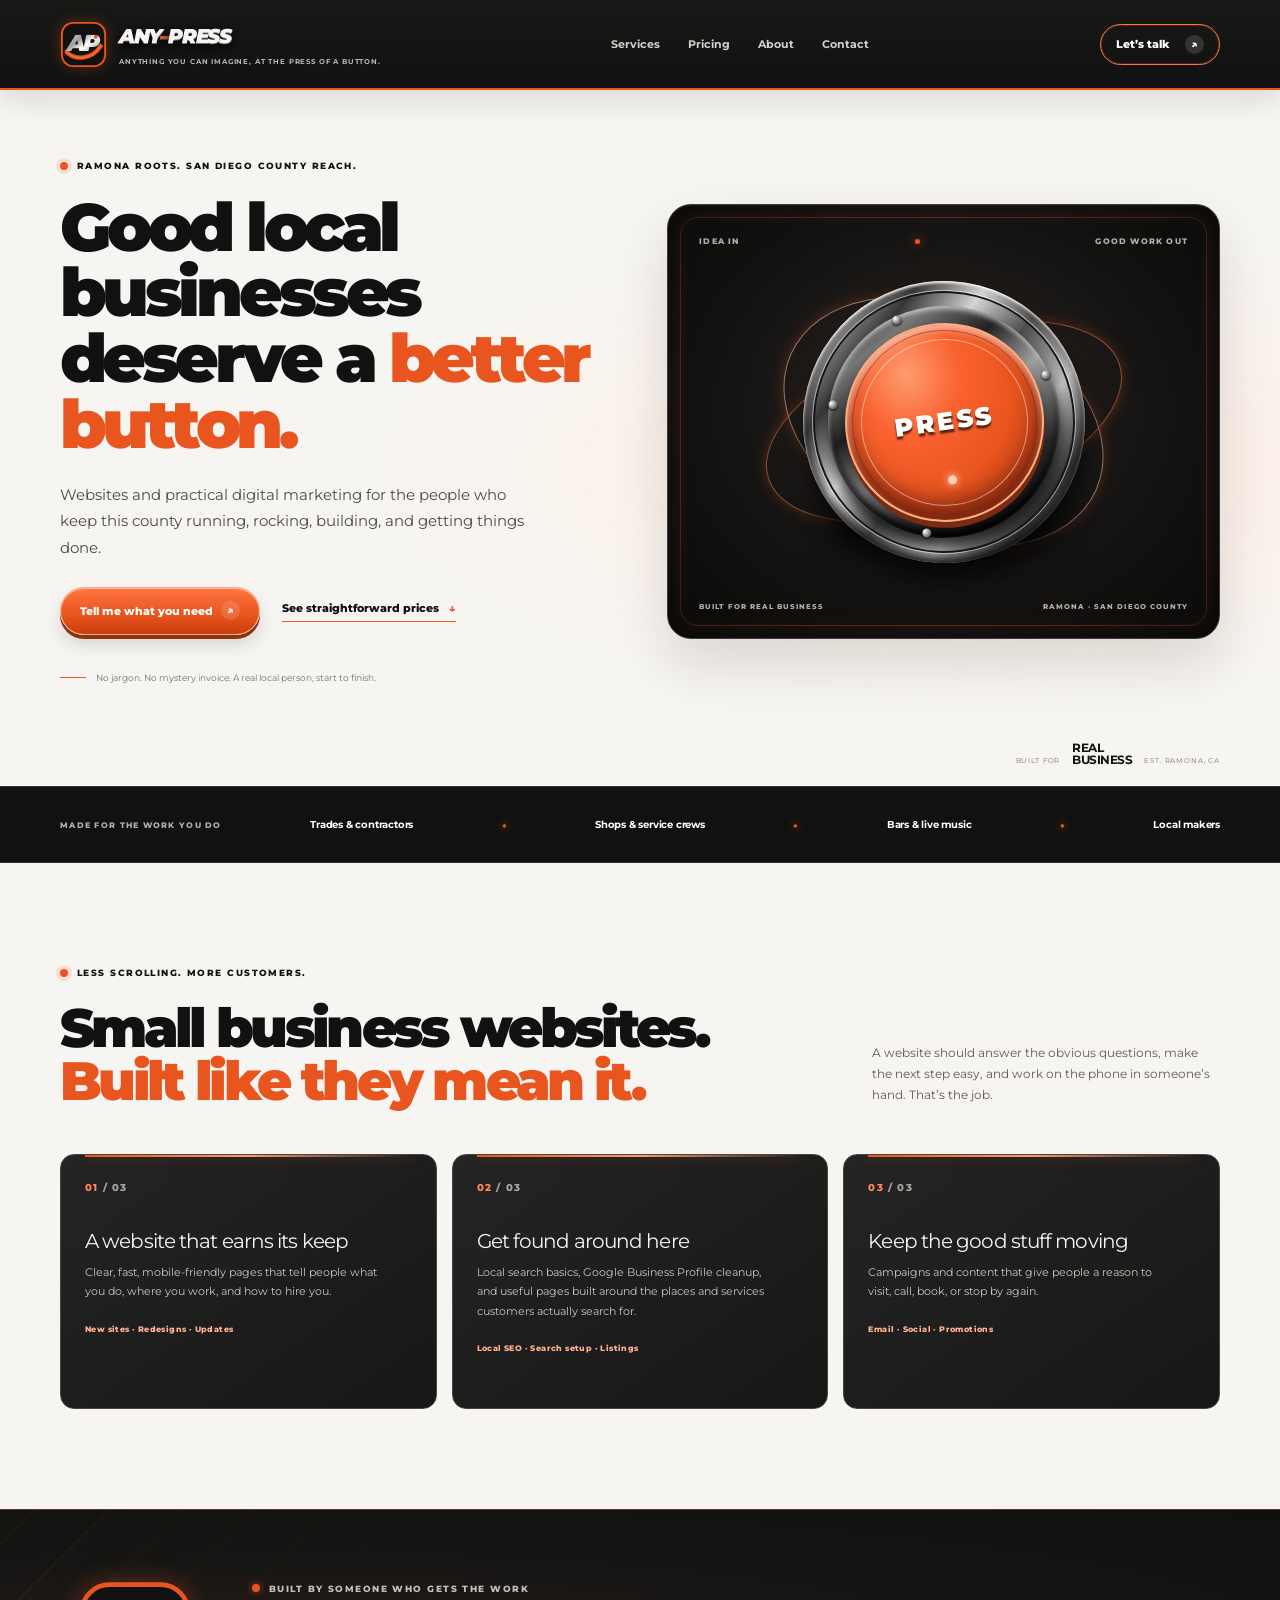
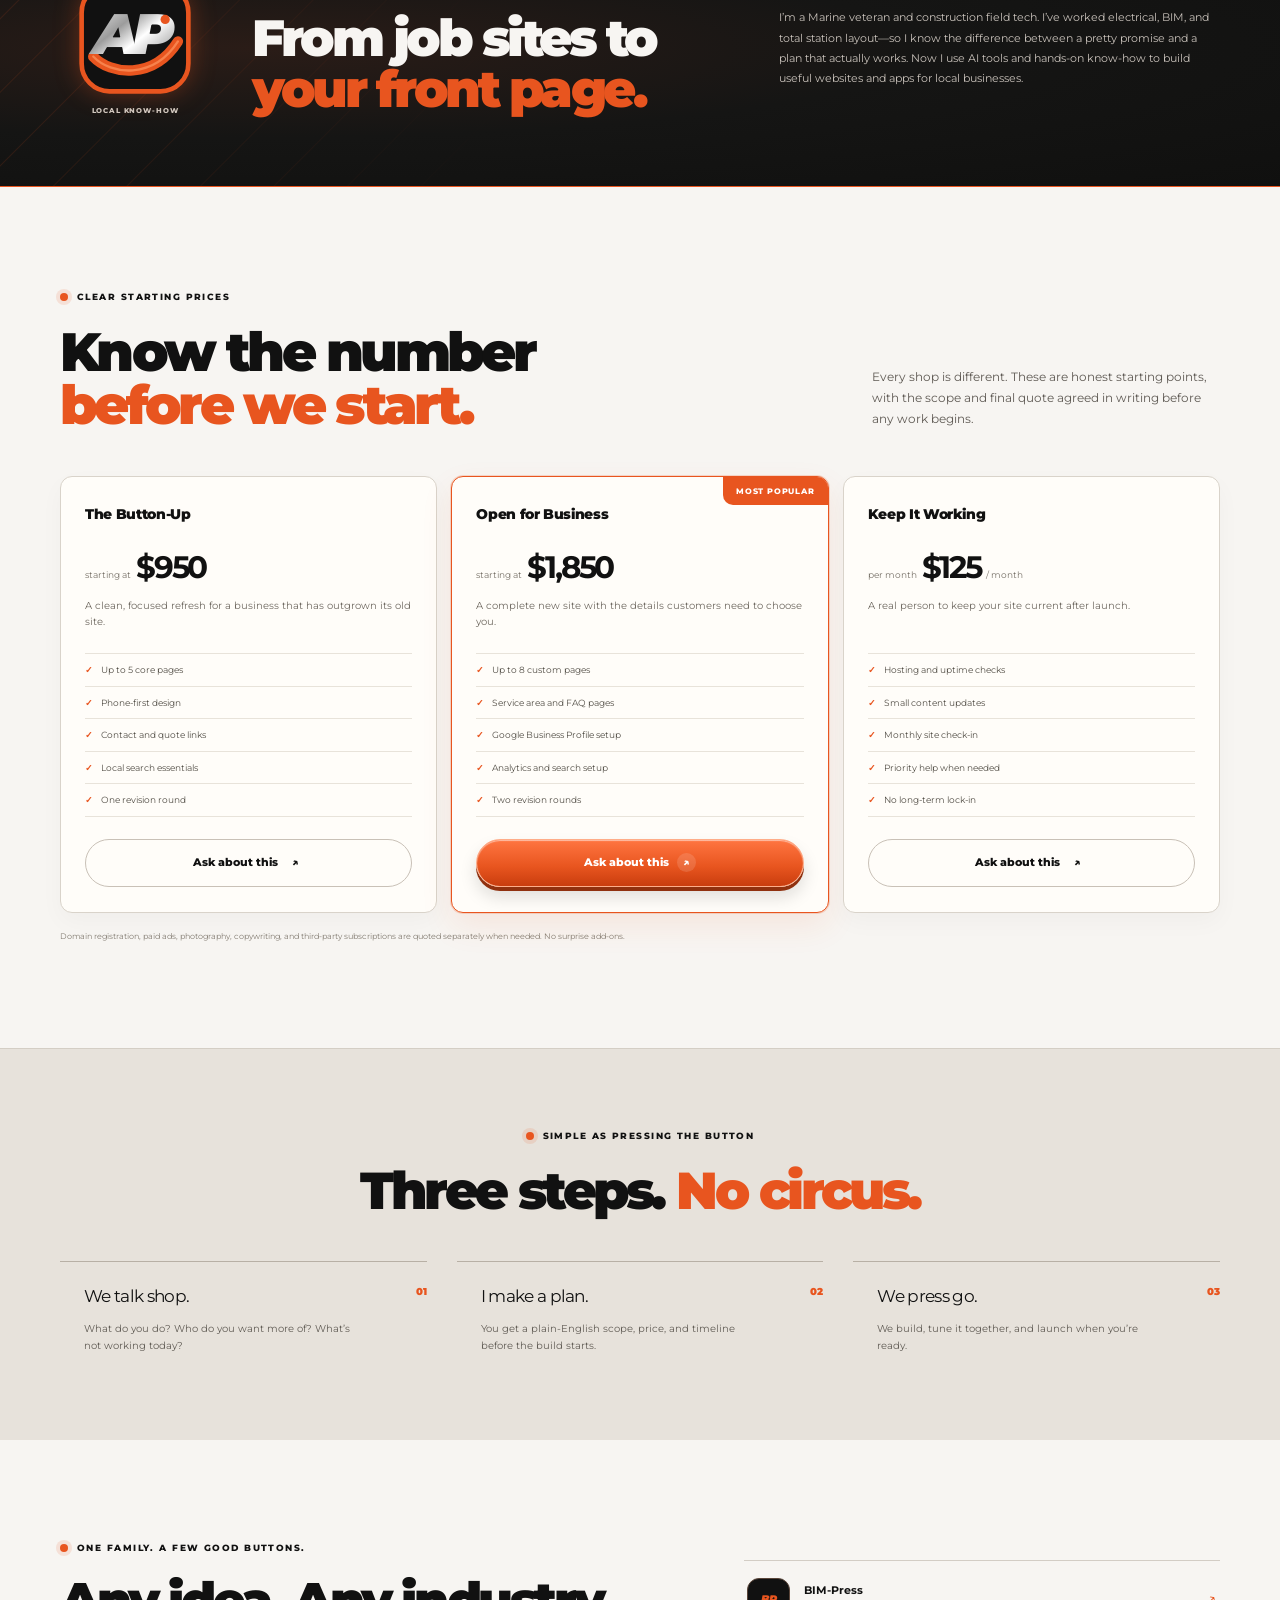
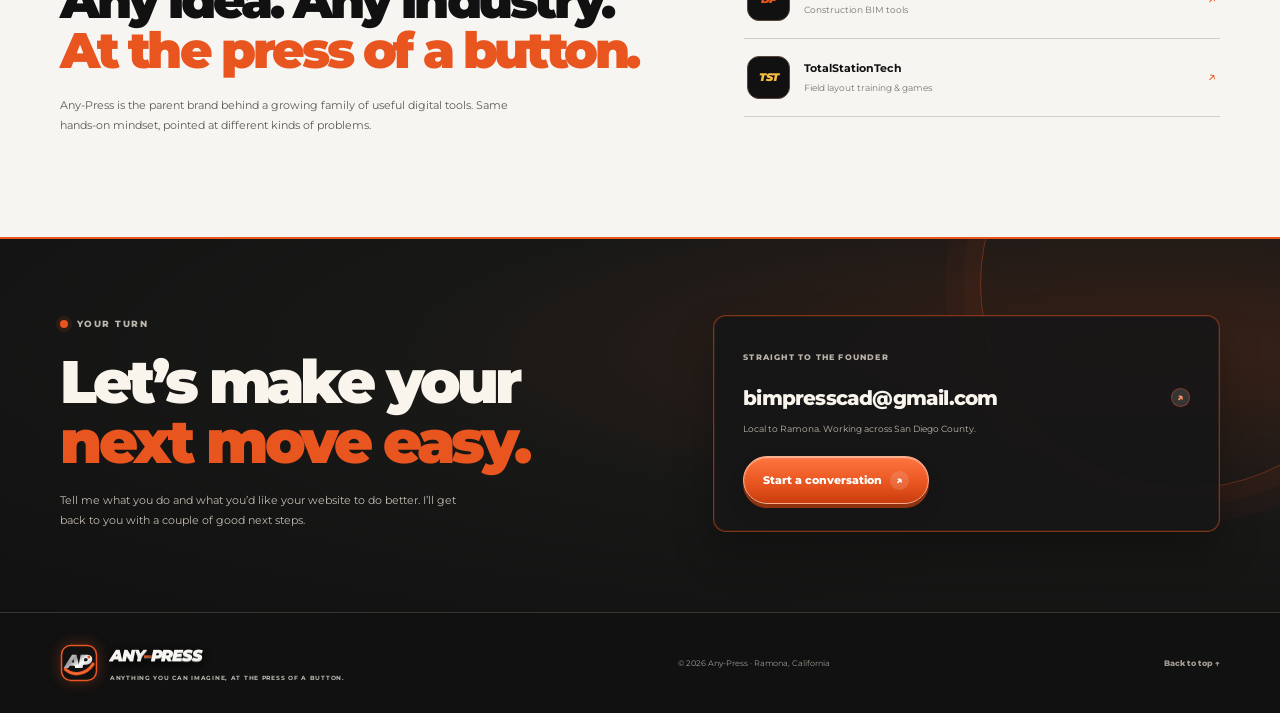
==== index.html @ fc1e807e "Rebuild ChatGPT design as a plain static site index.html + style.css + favicon.svg, no frameworks an" ====
<!DOCTYPE html>
<html lang="en">
<head>
<meta charset="utf-8">
<meta name="viewport" content="width=device-width, initial-scale=1">
<title>Any-Press | Websites &amp; Digital Marketing in San Diego County</title>
<meta name="description" content="Website redesign and practical digital marketing for small businesses in Ramona and San Diego County. Clear scope, straightforward starting prices, and a real local person.">
<link rel="icon" href="favicon.svg">
<link rel="preconnect" href="https://fonts.googleapis.com">
<link rel="preconnect" href="https://fonts.gstatic.com" crossorigin>
<link href="https://fonts.googleapis.com/css2?family=Montserrat:wght@400;500;600;700;800;900&display=swap" rel="stylesheet">
<link rel="stylesheet" href="style.css">
</head>
<body>
<main>

<!-- ============ HEADER ============ -->
<header class="site-header">
  <div class="wrap header-inner">
    <a class="brand" href="#top" aria-label="Any-Press home">
      <svg class="brand-mark" viewBox="0 0 100 100" role="img" aria-label="Any-Press AP mark">
        <defs>
          <linearGradient id="chromeMark" x1="0" y1="0" x2="1" y2="1">
            <stop stop-color="#fff"/><stop offset=".38" stop-color="#9c9c9c"/><stop offset=".58" stop-color="#fff"/><stop offset="1" stop-color="#737373"/>
          </linearGradient>
        </defs>
        <rect x="4" y="4" width="92" height="92" rx="24" fill="#111" stroke="#e8551f" stroke-width="4"/>
        <path d="M14 66C29 82 66 86 87 53" fill="none" stroke="#e8551f" stroke-width="9" stroke-linecap="round"/>
        <path d="M14 66C29 82 66 86 87 53" fill="none" stroke="#ff9a64" stroke-opacity=".65" stroke-width="2" stroke-linecap="round"/>
        <text x="14" y="64" fill="url(#chromeMark)" font-family="Montserrat,Arial,sans-serif" font-weight="900" font-style="italic" font-size="49" letter-spacing="-6">AP</text>
        <circle cx="76" cy="34" r="4" fill="#e8551f"/>
      </svg>
      <span class="brand-lockup">
        <b>ANY<span>–</span>PRESS</b>
        <small>ANYTHING YOU CAN IMAGINE, AT THE PRESS OF A BUTTON.</small>
      </span>
    </a>
    <nav class="desktop-nav" aria-label="Main navigation">
      <a href="#services">Services</a>
      <a href="#pricing">Pricing</a>
      <a href="#about">About</a>
      <a href="#contact">Contact</a>
    </nav>
    <details class="mobile-nav">
      <summary>Menu <span>+</span></summary>
      <div>
        <a href="#services">Services</a>
        <a href="#pricing">Pricing</a>
        <a href="#about">About</a>
        <a href="#contact">Contact</a>
      </div>
    </details>
    <a class="header-cta" href="#contact">Let’s talk <span class="button-symbol" aria-hidden="true">↗</span></a>
  </div>
</header>

<!-- ============ HERO ============ -->
<section class="hero" id="top">
  <div class="wrap hero-inner">
    <div class="hero-copy">
      <p class="eyebrow"><i></i> RAMONA ROOTS. SAN DIEGO COUNTY REACH.</p>
      <h1>Good local businesses deserve a <em>better button.</em></h1>
      <p class="hero-intro">Websites and practical digital marketing for the people who keep this county running, rocking, building, and getting things done.</p>
      <div class="hero-actions">
        <a class="button button-orange" href="#contact">Tell me what you need <span class="button-symbol" aria-hidden="true">↗</span></a>
        <a class="text-link" href="#pricing">See straightforward prices <span>↓</span></a>
      </div>
      <div class="hero-note"><span class="note-line"></span> No jargon. No mystery invoice. A real local person, start to finish.</div>
    </div>
    <div class="hero-visual" role="img" aria-label="A dimensional orange PRESS button mounted in a dark industrial frame">
      <div class="visual-grid"></div>
      <div class="visual-topline">
        <span>IDEA IN</span>
        <i></i>
        <span>GOOD WORK OUT</span>
      </div>
      <div class="visual-orbit orbit-one"></div>
      <div class="visual-orbit orbit-two"></div>
      <div class="button-shadow"></div>
      <div class="button-housing">
        <span class="bolt bolt-one"></span>
        <span class="bolt bolt-two"></span>
        <span class="bolt bolt-three"></span>
        <span class="bolt bolt-four"></span>
        <div class="button-collar">
          <div class="button-face">
            <span>PRESS</span>
            <i></i>
          </div>
        </div>
      </div>
      <div class="visual-caption">
        <span>BUILT FOR REAL BUSINESS</span>
        <span>RAMONA · SAN DIEGO COUNTY</span>
      </div>
    </div>
    <div class="hero-stamp">
      <span>BUILT FOR</span>
      <b>REAL<br>BUSINESS</b>
      <span>EST. RAMONA, CA</span>
    </div>
  </div>
</section>

<!-- ============ PROOF STRIP ============ -->
<section class="proof-strip">
  <div class="wrap proof-inner">
    <span>MADE FOR THE WORK YOU DO</span>
    <b>Trades &amp; contractors</b>
    <i>◆</i>
    <b>Shops &amp; service crews</b>
    <i>◆</i>
    <b>Bars &amp; live music</b>
    <i>◆</i>
    <b>Local makers</b>
  </div>
</section>

<!-- ============ SERVICES ============ -->
<section class="section services-section wrap" id="services">
  <div class="section-head">
    <div>
      <p class="eyebrow"><i></i> LESS SCROLLING. MORE CUSTOMERS.</p>
      <h2>Small business websites.<br><em>Built like they mean it.</em></h2>
    </div>
    <p class="section-lede">A website should answer the obvious questions, make the next step easy, and work on the phone in someone’s hand. That’s the job.</p>
  </div>
  <div class="service-grid">
    <article class="service-card">
      <div class="service-number">01<span> / 03</span></div>
      <h3>A website that earns its keep</h3>
      <p>Clear, fast, mobile-friendly pages that tell people what you do, where you work, and how to hire you.</p>
      <div class="service-tags">New sites · Redesigns · Updates</div>
    </article>
    <article class="service-card">
      <div class="service-number">02<span> / 03</span></div>
      <h3>Get found around here</h3>
      <p>Local search basics, Google Business Profile cleanup, and useful pages built around the places and services customers actually search for.</p>
      <div class="service-tags">Local SEO · Search setup · Listings</div>
    </article>
    <article class="service-card">
      <div class="service-number">03<span> / 03</span></div>
      <h3>Keep the good stuff moving</h3>
      <p>Campaigns and content that give people a reason to visit, call, book, or stop by again.</p>
      <div class="service-tags">Email · Social · Promotions</div>
    </article>
  </div>
</section>

<!-- ============ FIELD BAND (founder) ============ -->
<section class="field-band">
  <div class="wrap field-inner">
    <div class="field-emblem">
      <svg class="brand-mark" viewBox="0 0 100 100" role="img" aria-label="Any-Press AP mark">
        <defs>
          <linearGradient id="chromeMarkField" x1="0" y1="0" x2="1" y2="1">
            <stop stop-color="#fff"/><stop offset=".38" stop-color="#9c9c9c"/><stop offset=".58" stop-color="#fff"/><stop offset="1" stop-color="#737373"/>
          </linearGradient>
        </defs>
        <rect x="4" y="4" width="92" height="92" rx="24" fill="#111" stroke="#e8551f" stroke-width="4"/>
        <path d="M14 66C29 82 66 86 87 53" fill="none" stroke="#e8551f" stroke-width="9" stroke-linecap="round"/>
        <path d="M14 66C29 82 66 86 87 53" fill="none" stroke="#ff9a64" stroke-opacity=".65" stroke-width="2" stroke-linecap="round"/>
        <text x="14" y="64" fill="url(#chromeMarkField)" font-family="Montserrat,Arial,sans-serif" font-weight="900" font-style="italic" font-size="49" letter-spacing="-6">AP</text>
        <circle cx="76" cy="34" r="4" fill="#e8551f"/>
      </svg>
      <span>LOCAL KNOW-HOW</span>
    </div>
    <div>
      <p class="eyebrow"><i></i> BUILT BY SOMEONE WHO GETS THE WORK</p>
      <h2>From job sites to<br><em>your front page.</em></h2>
    </div>
    <p class="field-copy">I’m a Marine veteran and construction field tech. I’ve worked electrical, BIM, and total station layout—so I know the difference between a pretty promise and a plan that actually works. Now I use AI tools and hands-on know-how to build useful websites and apps for local businesses.</p>
  </div>
</section>

<!-- ============ PRICING ============ -->
<section class="section pricing-section wrap" id="pricing">
  <div class="section-head pricing-head">
    <div>
      <p class="eyebrow"><i></i> CLEAR STARTING PRICES</p>
      <h2>Know the number<br><em>before we start.</em></h2>
    </div>
    <p class="section-lede">Every shop is different. These are honest starting points, with the scope and final quote agreed in writing before any work begins.</p>
  </div>
  <div class="price-grid">
    <article class="price-card">
      <p class="plan-name">The Button-Up</p>
      <p class="plan-price"><small>starting at</small><strong>$950</strong></p>
      <p class="plan-desc">A clean, focused refresh for a business that has outgrown its old site.</p>
      <ul>
        <li><span>✓</span>Up to 5 core pages</li>
        <li><span>✓</span>Phone-first design</li>
        <li><span>✓</span>Contact and quote links</li>
        <li><span>✓</span>Local search essentials</li>
        <li><span>✓</span>One revision round</li>
      </ul>
      <a href="#contact" class="button button-outline">Ask about this <span class="button-symbol" aria-hidden="true">↗</span></a>
    </article>
    <article class="price-card featured">
      <div class="price-ribbon">MOST POPULAR</div>
      <p class="plan-name">Open for Business</p>
      <p class="plan-price"><small>starting at</small><strong>$1,850</strong></p>
      <p class="plan-desc">A complete new site with the details customers need to choose you.</p>
      <ul>
        <li><span>✓</span>Up to 8 custom pages</li>
        <li><span>✓</span>Service area and FAQ pages</li>
        <li><span>✓</span>Google Business Profile setup</li>
        <li><span>✓</span>Analytics and search setup</li>
        <li><span>✓</span>Two revision rounds</li>
      </ul>
      <a href="#contact" class="button button-orange">Ask about this <span class="button-symbol" aria-hidden="true">↗</span></a>
    </article>
    <article class="price-card">
      <p class="plan-name">Keep It Working</p>
      <p class="plan-price"><small>per month</small><strong>$125</strong><small> / month</small></p>
      <p class="plan-desc">A real person to keep your site current after launch.</p>
      <ul>
        <li><span>✓</span>Hosting and uptime checks</li>
        <li><span>✓</span>Small content updates</li>
        <li><span>✓</span>Monthly site check-in</li>
        <li><span>✓</span>Priority help when needed</li>
        <li><span>✓</span>No long-term lock-in</li>
      </ul>
      <a href="#contact" class="button button-outline">Ask about this <span class="button-symbol" aria-hidden="true">↗</span></a>
    </article>
  </div>
  <p class="price-footnote">Domain registration, paid ads, photography, copywriting, and third-party subscriptions are quoted separately when needed. No surprise add-ons.</p>
</section>

<!-- ============ HOW IT WORKS ============ -->
<section class="steps-section">
  <div class="wrap">
    <div class="steps-heading">
      <p class="eyebrow"><i></i> SIMPLE AS PRESSING THE BUTTON</p>
      <h2>Three steps. <em>No circus.</em></h2>
    </div>
    <div class="steps-grid">
      <article>
        <span>01</span>
        <h3>We talk shop.</h3>
        <p>What do you do? Who do you want more of? What’s not working today?</p>
      </article>
      <article>
        <span>02</span>
        <h3>I make a plan.</h3>
        <p>You get a plain-English scope, price, and timeline before the build starts.</p>
      </article>
      <article>
        <span>03</span>
        <h3>We press go.</h3>
        <p>We build, tune it together, and launch when you’re ready.</p>
      </article>
    </div>
  </div>
</section>

<!-- ============ FAMILY / ABOUT ============ -->
<section class="family-section wrap" id="about">
  <div class="family-copy">
    <p class="eyebrow"><i></i> ONE FAMILY. A FEW GOOD BUTTONS.</p>
    <h2>Any idea. Any industry.<br><em>At the press of a button.</em></h2>
    <p>Any-Press is the parent brand behind a growing family of useful digital tools. Same hands-on mindset, pointed at different kinds of problems.</p>
  </div>
  <div class="family-links">
    <a href="https://bim-press.com" target="_blank" rel="noreferrer">
      <span class="family-icon">BP</span>
      <span><b>BIM-Press</b><small>Construction BIM tools</small></span>
      <span class="family-arrow">↗</span>
    </a>
    <a href="https://totalstationtech.com" target="_blank" rel="noreferrer">
      <span class="family-icon family-icon-gold">TST</span>
      <span><b>TotalStationTech</b><small>Field layout training &amp; games</small></span>
      <span class="family-arrow">↗</span>
    </a>
  </div>
</section>

<!-- ============ CONTACT ============ -->
<section class="contact-section" id="contact">
  <div class="wrap contact-inner">
    <div>
      <p class="eyebrow"><i></i> YOUR TURN</p>
      <h2>Let’s make your<br><em>next move easy.</em></h2>
      <p>Tell me what you do and what you’d like your website to do better. I’ll get back to you with a couple of good next steps.</p>
    </div>
    <div class="contact-card">
      <span class="contact-micro">STRAIGHT TO THE FOUNDER</span>
      <a class="contact-email" href="mailto:bimpresscad@gmail.com?subject=Any-Press%20website%20project">bimpresscad@gmail.com <span class="button-symbol" aria-hidden="true">↗</span></a>
      <p>Local to Ramona. Working across San Diego County.</p>
      <a href="mailto:bimpresscad@gmail.com?subject=Any-Press%20website%20project" class="button button-orange">Start a conversation <span class="button-symbol" aria-hidden="true">↗</span></a>
    </div>
  </div>
</section>

<!-- ============ FOOTER ============ -->
<footer class="site-footer">
  <div class="wrap footer-inner">
    <a class="brand footer-brand" href="#top">
      <svg class="brand-mark" viewBox="0 0 100 100" role="img" aria-label="Any-Press AP mark">
        <defs>
          <linearGradient id="chromeMarkFooter" x1="0" y1="0" x2="1" y2="1">
            <stop stop-color="#fff"/><stop offset=".38" stop-color="#9c9c9c"/><stop offset=".58" stop-color="#fff"/><stop offset="1" stop-color="#737373"/>
          </linearGradient>
        </defs>
        <rect x="4" y="4" width="92" height="92" rx="24" fill="#111" stroke="#e8551f" stroke-width="4"/>
        <path d="M14 66C29 82 66 86 87 53" fill="none" stroke="#e8551f" stroke-width="9" stroke-linecap="round"/>
        <path d="M14 66C29 82 66 86 87 53" fill="none" stroke="#ff9a64" stroke-opacity=".65" stroke-width="2" stroke-linecap="round"/>
        <text x="14" y="64" fill="url(#chromeMarkFooter)" font-family="Montserrat,Arial,sans-serif" font-weight="900" font-style="italic" font-size="49" letter-spacing="-6">AP</text>
        <circle cx="76" cy="34" r="4" fill="#e8551f"/>
      </svg>
      <span class="brand-lockup">
        <b>ANY<span>–</span>PRESS</b>
        <small>ANYTHING YOU CAN IMAGINE, AT THE PRESS OF A BUTTON.</small>
      </span>
    </a>
    <div class="footer-copy">© 2026 Any-Press · Ramona, California</div>
    <a class="back-top" href="#top">Back to top ↑</a>
  </div>
</footer>

</main>
</body>
</html>
---- style.css ----
/* Any-Press - any-press.com
   Base reset and design tokens from the original build, then the
   site styles. The Tailwind utility layer was removed: this site uses
   only the named classes below, so none of it was being used.
   Colors live in the :root block further down (--orange is the brand orange). */
/*! tailwindcss v4.2.1 | MIT License | https://tailwindcss.com */
@layer properties{@supports (((-webkit-hyphens:none)) and (not (margin-trim:inline))) or ((-moz-orient:inline) and (not (color:rgb(from red r g b)))){:root,:host{--shimmer-angle:20deg}*,:before,:after{--tw-translate-x:0;--tw-translate-y:0;--tw-translate-z:0;--tw-rotate-x:initial;--tw-rotate-y:initial;--tw-rotate-z:initial;--tw-skew-x:initial;--tw-skew-y:initial;--tw-scroll-snap-strictness:proximity;--tw-space-x-reverse:0;--tw-border-style:solid;--tw-leading:initial;--tw-font-weight:initial;--tw-tracking:initial;--tw-ordinal:initial;--tw-slashed-zero:initial;--tw-numeric-figure:initial;--tw-numeric-spacing:initial;--tw-numeric-fraction:initial;--tw-shadow:0 0 #0000;--tw-shadow-color:initial;--tw-shadow-alpha:100%;--tw-inset-shadow:0 0 #0000;--tw-inset-shadow-color:initial;--tw-inset-shadow-alpha:100%;--tw-ring-color:initial;--tw-ring-shadow:0 0 #0000;--tw-inset-ring-color:initial;--tw-inset-ring-shadow:0 0 #0000;--tw-ring-inset:initial;--tw-ring-offset-width:0px;--tw-ring-offset-color:#fff;--tw-ring-offset-shadow:0 0 #0000;--tw-outline-style:solid;--tw-duration:initial;--tw-ease:initial;--tw-content:"";--tw-scale-x:1;--tw-scale-y:1;--tw-scale-z:1;--tw-animation-delay:0s;--tw-animation-direction:normal;--tw-animation-duration:initial;--tw-animation-fill-mode:none;--tw-animation-iteration-count:1;--tw-enter-blur:0;--tw-enter-opacity:1;--tw-enter-rotate:0;--tw-enter-scale:1;--tw-enter-translate-x:0;--tw-enter-translate-y:0;--tw-exit-blur:0;--tw-exit-opacity:1;--tw-exit-rotate:0;--tw-exit-scale:1;--tw-exit-translate-x:0;--tw-exit-translate-y:0;--scroll-fade-t:0px;--scroll-fade-b:0px;--scroll-fade-s:0px;--scroll-fade-e:0px;--scroll-fade-mask:initial;--shimmer-image:initial;--shimmer-text-fill:initial}::backdrop{--tw-translate-x:0;--tw-translate-y:0;--tw-translate-z:0;--tw-rotate-x:initial;--tw-rotate-y:initial;--tw-rotate-z:initial;--tw-skew-x:initial;--tw-skew-y:initial;--tw-scroll-snap-strictness:proximity;--tw-space-x-reverse:0;--tw-border-style:solid;--tw-leading:initial;--tw-font-weight:initial;--tw-tracking:initial;--tw-ordinal:initial;--tw-slashed-zero:initial;--tw-numeric-figure:initial;--tw-numeric-spacing:initial;--tw-numeric-fraction:initial;--tw-shadow:0 0 #0000;--tw-shadow-color:initial;--tw-shadow-alpha:100%;--tw-inset-shadow:0 0 #0000;--tw-inset-shadow-color:initial;--tw-inset-shadow-alpha:100%;--tw-ring-color:initial;--tw-ring-shadow:0 0 #0000;--tw-inset-ring-color:initial;--tw-inset-ring-shadow:0 0 #0000;--tw-ring-inset:initial;--tw-ring-offset-width:0px;--tw-ring-offset-color:#fff;--tw-ring-offset-shadow:0 0 #0000;--tw-outline-style:solid;--tw-duration:initial;--tw-ease:initial;--tw-content:"";--tw-scale-x:1;--tw-scale-y:1;--tw-scale-z:1;--tw-animation-delay:0s;--tw-animation-direction:normal;--tw-animation-duration:initial;--tw-animation-fill-mode:none;--tw-animation-iteration-count:1;--tw-enter-blur:0;--tw-enter-opacity:1;--tw-enter-rotate:0;--tw-enter-scale:1;--tw-enter-translate-x:0;--tw-enter-translate-y:0;--tw-exit-blur:0;--tw-exit-opacity:1;--tw-exit-rotate:0;--tw-exit-scale:1;--tw-exit-translate-x:0;--tw-exit-translate-y:0;--scroll-fade-t:0px;--scroll-fade-b:0px;--scroll-fade-s:0px;--scroll-fade-e:0px;--scroll-fade-mask:initial;--shimmer-image:initial;--shimmer-text-fill:initial}}}@layer theme{:root,:host{--font-sans:ui-sans-serif, system-ui, sans-serif, "Apple Color Emoji", "Segoe UI Emoji", "Segoe UI Symbol", "Noto Color Emoji";--font-mono:ui-monospace, SFMono-Regular, Menlo, Monaco, Consolas, "Liberation Mono", "Courier New", monospace;--color-black:#000;--color-white:#fff;--spacing:.25rem;--container-xs:20rem;--container-sm:24rem;--container-lg:32rem;--text-xs:.75rem;--text-xs--line-height:calc(1 / .75);--text-sm:.875rem;--text-sm--line-height:calc(1.25 / .875);--text-base:1rem;--text-base--line-height:calc(1.5 / 1);--text-lg:1.125rem;--text-lg--line-height:calc(1.75 / 1.125);--font-weight-normal:400;--font-weight-medium:500;--font-weight-semibold:600;--tracking-tight:-.025em;--tracking-widest:.1em;--leading-tight:1.25;--leading-snug:1.375;--leading-normal:1.5;--leading-relaxed:1.625;--radius-xs:.125rem;--radius-sm:.25rem;--radius-md:.375rem;--radius-lg:.5rem;--radius-xl:.75rem;--ease-in-out:cubic-bezier(.4, 0, .2, 1);--animate-spin:spin 1s linear infinite;--animate-pulse:pulse 2s cubic-bezier(.4, 0, .6, 1) infinite;--aspect-video:16 / 9;--default-transition-duration:.15s;--default-transition-timing-function:cubic-bezier(.4, 0, .2, 1);--default-font-family:var(--font-sans);--default-mono-font-family:var(--font-mono)}}@layer base{*,:after,:before{box-sizing:border-box;border:0 solid;margin:0;padding:0}::backdrop{box-sizing:border-box;border:0 solid;margin:0;padding:0}::file-selector-button{box-sizing:border-box;border:0 solid;margin:0;padding:0}html,:host{-webkit-text-size-adjust:100%;tab-size:4;line-height:1.5;font-family:var(--default-font-family,ui-sans-serif, system-ui, sans-serif, "Apple Color Emoji", "Segoe UI Emoji", "Segoe UI Symbol", "Noto Color Emoji");font-feature-settings:var(--default-font-feature-settings,normal);font-variation-settings:var(--default-font-variation-settings,normal);-webkit-tap-highlight-color:transparent}hr{height:0;color:inherit;border-top-width:1px}abbr:where([title]){-webkit-text-decoration:underline dotted;text-decoration:underline dotted}h1,h2,h3,h4,h5,h6{font-size:inherit;font-weight:inherit}a{color:inherit;-webkit-text-decoration:inherit;-webkit-text-decoration:inherit;-webkit-text-decoration:inherit;-webkit-text-decoration:inherit;text-decoration:inherit}b,strong{font-weight:bolder}code,kbd,samp,pre{font-family:var(--default-mono-font-family,ui-monospace, SFMono-Regular, Menlo, Monaco, Consolas, "Liberation Mono", "Courier New", monospace);font-feature-settings:var(--default-mono-font-feature-settings,normal);font-variation-settings:var(--default-mono-font-variation-settings,normal);font-size:1em}small{font-size:80%}sub,sup{vertical-align:baseline;font-size:75%;line-height:0;position:relative}sub{bottom:-.25em}sup{top:-.5em}table{text-indent:0;border-color:inherit;border-collapse:collapse}:-moz-focusring{outline:auto}progress{vertical-align:baseline}summary{display:list-item}ol,ul,menu{list-style:none}img,svg,video,canvas,audio,iframe,embed,object{vertical-align:middle;display:block}img,video{max-width:100%;height:auto}button,input,select,optgroup,textarea{font:inherit;font-feature-settings:inherit;font-variation-settings:inherit;letter-spacing:inherit;color:inherit;opacity:1;background-color:#0000;border-radius:0}::file-selector-button{font:inherit;font-feature-settings:inherit;font-variation-settings:inherit;letter-spacing:inherit;color:inherit;opacity:1;background-color:#0000;border-radius:0}:where(select:is([multiple],[size])) optgroup{font-weight:bolder}:where(select:is([multiple],[size])) optgroup option{padding-inline-start:20px}::file-selector-button{margin-inline-end:4px}::placeholder{opacity:1}@supports (not ((-webkit-appearance:-apple-pay-button))) or (contain-intrinsic-size:1px){::placeholder{color:currentColor}@supports (color:color-mix(in lab, red, red)){::placeholder{color:color-mix(in oklab, currentcolor 50%, transparent)}}}textarea{resize:vertical}::-webkit-search-decoration{-webkit-appearance:none}::-webkit-date-and-time-value{min-height:1lh;text-align:inherit}::-webkit-datetime-edit{display:inline-flex}::-webkit-datetime-edit-fields-wrapper{padding:0}::-webkit-datetime-edit{padding-block:0}::-webkit-datetime-edit-year-field{padding-block:0}::-webkit-datetime-edit-month-field{padding-block:0}::-webkit-datetime-edit-day-field{padding-block:0}::-webkit-datetime-edit-hour-field{padding-block:0}::-webkit-datetime-edit-minute-field{padding-block:0}::-webkit-datetime-edit-second-field{padding-block:0}::-webkit-datetime-edit-millisecond-field{padding-block:0}::-webkit-datetime-edit-meridiem-field{padding-block:0}::-webkit-calendar-picker-indicator{line-height:1}:-moz-ui-invalid{box-shadow:none}button,input:where([type=button],[type=reset],[type=submit]){-webkit-appearance:button;appearance:button}::file-selector-button{-webkit-appearance:button;appearance:button}::-webkit-inner-spin-button{height:auto}::-webkit-outer-spin-button{height:auto}[hidden]:where(:not([hidden=until-found])){display:none!important}}@layer components;
@property --tw-animation-delay{syntax:"*";inherits:false;initial-value:0s}@property --tw-animation-direction{syntax:"*";inherits:false;initial-value:normal}@property --tw-animation-duration{syntax:"*";inherits:false}@property --tw-animation-fill-mode{syntax:"*";inherits:false;initial-value:none}@property --tw-animation-iteration-count{syntax:"*";inherits:false;initial-value:1}@property --tw-enter-blur{syntax:"*";inherits:false;initial-value:0}@property --tw-enter-opacity{syntax:"*";inherits:false;initial-value:1}@property --tw-enter-rotate{syntax:"*";inherits:false;initial-value:0}@property --tw-enter-scale{syntax:"*";inherits:false;initial-value:1}@property --tw-enter-translate-x{syntax:"*";inherits:false;initial-value:0}@property --tw-enter-translate-y{syntax:"*";inherits:false;initial-value:0}@property --tw-exit-blur{syntax:"*";inherits:false;initial-value:0}@property --tw-exit-opacity{syntax:"*";inherits:false;initial-value:1}@property --tw-exit-rotate{syntax:"*";inherits:false;initial-value:0}@property --tw-exit-scale{syntax:"*";inherits:false;initial-value:1}@property --tw-exit-translate-x{syntax:"*";inherits:false;initial-value:0}@property --tw-exit-translate-y{syntax:"*";inherits:false;initial-value:0}@property --scroll-fade-t{syntax:"<length-percentage>";inherits:false;initial-value:0}@property --scroll-fade-b{syntax:"<length-percentage>";inherits:false;initial-value:0}@property --scroll-fade-s{syntax:"<length-percentage>";inherits:false;initial-value:0}@property --scroll-fade-e{syntax:"<length-percentage>";inherits:false;initial-value:0}@property --scroll-fade-mask{syntax:"*";inherits:false}@property --shimmer-angle{syntax:"<angle>";inherits:true;initial-value:20deg}@property --shimmer-image{syntax:"*";inherits:false}@property --shimmer-text-fill{syntax:"*";inherits:false}@media (prefers-reduced-motion:reduce){.shimmer{-webkit-text-fill-color:currentColor;background-image:none;animation:none}}:root{--ink:#111;--orange:#e8551f;--paper:#f7f5f2;--charcoal:#242424;--steel:#737373;--line:#d8d4cd;--cream:#fffdf9;--silver:#d9d9d9;--font-montserrat:Montserrat,Arial,sans-serif;--font-ui:Montserrat,Arial,sans-serif}*{box-sizing:border-box}html{scroll-behavior:smooth;scroll-padding-top:90px}body{background:var(--paper);color:var(--ink);font-family:var(--font-ui);margin:0;font-size:16px}a{color:inherit;text-decoration:none}.wrap{width:min(1160px,100% - 64px);margin:0 auto}.site-header{z-index:5;color:#fff;border-bottom:2px solid var(--orange);background:linear-gradient(#181817,#111);position:relative;box-shadow:0 8px 28px #1112}.header-inner{justify-content:space-between;align-items:center;gap:26px;height:88px;display:flex}.brand{align-items:center;gap:12px;min-width:max-content;display:flex}.brand-mark{filter:drop-shadow(0 0 7px #e8551f55);flex:none;width:47px;height:47px}.brand-lockup b{letter-spacing:-.07em;color:#f7f5f2;text-shadow:0 1px #777,0 3px 10px #000;font-size:20px;font-style:italic;font-weight:900;display:block}.brand-lockup b span{color:var(--orange)}.brand-lockup small{color:#bcb8b2;letter-spacing:.12em;margin-top:6px;font-size:7px;font-weight:700;display:block}.desktop-nav{color:#d2d0cc;align-items:center;gap:28px;font-size:11px;font-weight:700;display:flex}.desktop-nav a{transition:color .2s}.desktop-nav a:hover{color:#ff9a67}.header-cta{color:#fff;border:1px solid #ff773e;border-radius:999px;align-items:center;gap:8px;padding:10px 15px;font-size:11px;font-weight:800;transition:transform .18s,box-shadow .18s;display:flex;box-shadow:inset 0 0 0 1px #e8551f44}.header-cta:hover{transform:translateY(1px);box-shadow:0 0 14px #e8551f77}.button-symbol{width:19px;height:19px;color:inherit;background:#fff2;border-radius:50%;place-items:center;margin-left:8px;font-size:11px;line-height:1;display:inline-grid}.mobile-nav{display:none}.hero{background:radial-gradient(ellipse at 77% 54%,#ffede3 0,transparent 44%),var(--paper);position:relative;overflow:hidden}.hero:before{content:"";pointer-events:none;opacity:.18;background-image:radial-gradient(#8b8277 .6px,#0000 .6px);background-size:18px 18px;position:absolute;inset:0;-webkit-mask-image:linear-gradient(90deg,#0000 35%,#000 100%);mask-image:linear-gradient(90deg,#0000 35%,#000 100%)}.hero-inner{grid-template-columns:1.02fr .98fr;align-items:center;gap:32px;min-height:620px;padding:34px 0 67px;display:grid;position:relative}.hero-copy{z-index:2;padding:35px 0;position:relative}.eyebrow{letter-spacing:.16em;align-items:center;gap:9px;margin:0 0 22px;font-size:9px;font-weight:800;display:flex}.eyebrow i{background:var(--orange);border-radius:50%;width:8px;height:8px;display:inline-block;box-shadow:0 0 0 4px #e8551f20}.hero h1,.section h2,.field-band h2,.steps-section h2,.family-section h2,.contact-section h2{letter-spacing:-.068em;margin:0;font-size:clamp(44px,5.2vw,68px);font-weight:900;line-height:.99}.hero h1{max-width:600px}.hero h1 em,.section h2 em,.field-band h2 em,.steps-section h2 em,.family-section h2 em,.contact-section h2 em{color:var(--orange);font-style:normal}.hero-intro{color:#4d4a46;max-width:480px;margin:24px 0 26px;font-size:15px;line-height:1.75}.hero-actions{flex-wrap:wrap;align-items:center;gap:22px;display:flex}.button{border-radius:999px;justify-content:center;align-items:center;min-height:48px;padding:0 19px;font-size:11px;font-weight:800;transition:transform .18s,background .18s,box-shadow .18s;display:inline-flex}.button:hover{transform:translateY(2px)}.button-orange{background:linear-gradient(180deg,#ff7541 0%,var(--orange) 58%,#c93d0e 100%);color:#fff;border:1px solid #ffad89;box-shadow:inset 0 1px 1px #fff8,0 4px #90310f,0 10px 17px #1112}.button-orange:hover{box-shadow:inset 0 1px 1px #fff8,0 1px #90310f,0 5px 10px #1112}.button-orange .button-symbol{background:#fff2}.button-outline{background:var(--cream);border:1px solid #c9c1b7}.button-outline:hover{border-color:var(--orange);color:var(--orange)}.text-link{border-bottom:1px solid var(--orange);padding:0 0 5px;font-size:11px;font-weight:800;transition:color .2s}.text-link:hover{color:var(--orange)}.text-link span{color:var(--orange);margin-left:7px}.hero-note{color:var(--steel);align-items:center;gap:10px;margin-top:36px;font-size:9px;display:flex}.note-line{background:var(--orange);width:26px;height:1px}.hero-visual{isolation:isolate;background:radial-gradient(at 50% 46%,#38251e 0,#191817 48%,#10100f 100%);border:1px solid #3f3c38;border-radius:24px;place-items:center;min-height:435px;display:grid;position:relative;overflow:hidden;box-shadow:inset 0 1px #ffffff12,0 25px 55px #20140f22}.hero-visual:before{content:"";border:1px solid #e8551f66;border-radius:18px;position:absolute;inset:12px;box-shadow:0 0 18px #e8551f20,inset 0 0 18px #e8551f14}.hero-visual:after{content:"";pointer-events:none;background:radial-gradient(at 50% 48%,#0000 30%,#0006 100%);position:absolute;inset:0}.visual-grid{opacity:.12;background-image:linear-gradient(#ff9b6b24 1px,#0000 1px),linear-gradient(90deg,#ff9b6b24 1px,#0000 1px);background-size:38px 38px;position:absolute;inset:0;-webkit-mask-image:radial-gradient(#000 0%,#0000 72%);mask-image:radial-gradient(#000 0%,#0000 72%)}.visual-topline,.visual-caption{z-index:3;color:#b7ada4;letter-spacing:.15em;justify-content:space-between;align-items:center;font-size:8px;font-weight:800;display:flex;position:absolute;left:31px;right:31px}.visual-topline{top:30px}.visual-topline i{background:var(--orange);width:5px;height:5px;box-shadow:0 0 10px var(--orange);border-radius:50%}.visual-caption{font-size:7px;bottom:26px}.visual-orbit{z-index:1;border:1px solid #ff894c80;border-radius:50%;position:absolute;box-shadow:0 0 13px #e8551f4a}.orbit-one{width:370px;height:175px;transform:rotate(-18deg)}.orbit-two{border-color:#9a7a67;width:335px;height:230px;transform:rotate(24deg)}.button-shadow{z-index:1;filter:blur(16px);background:#000b;border-radius:50%;width:240px;height:46px;position:absolute;bottom:91px}.button-housing{z-index:2;background:linear-gradient(135deg,#f8f8f8 0%,#8f8f8f 14%,#363636 24%,#d5d5d5 38%,#4d4d4d 52%,#bdbdbd 68%,#343434 82%,#929292 100%);border-radius:50%;place-items:center;width:282px;height:282px;display:grid;position:relative;transform:rotate(-8deg);box-shadow:0 18px 24px #000a,inset 0 2px 3px #fff,inset 0 -5px 10px #111}.button-housing:before{content:"";border:1px solid #fff8;border-radius:50%;position:absolute;inset:9px;box-shadow:inset 0 0 0 2px #161616}.button-collar{background:linear-gradient(150deg,#1b1b1b,#777 18%,#222 35%,#a2a2a2 52%,#333 75%,#151515);border-radius:50%;place-items:center;width:232px;height:232px;display:grid;box-shadow:0 9px 12px #0009,inset 0 3px 5px #fff9,inset 0 -8px 8px #000}.button-face{color:#fff;text-shadow:0 3px 2px #58200e;letter-spacing:.1em;background:radial-gradient(at 34% 23%,#ff9b70 0%,#fa6230 29%,#e8551f 59%,#ab330d 100%);border:2px solid #ffae82;border-radius:50%;flex-direction:column;justify-content:center;align-items:center;width:199px;height:199px;font-size:25px;font-weight:900;display:flex;position:relative;box-shadow:inset 0 5px 7px #fff8,inset 0 -16px 22px #77240e,0 6px #7a2a10,0 17px 20px #0007}.button-face:before{content:"";border:1px solid #fff7;border-radius:50%;position:absolute;inset:14px}.button-face:after{content:"";border:1px solid #831f0a88;border-radius:50%;position:absolute;inset:5px}.button-face i{background:#ffd1b8;border-radius:50%;width:9px;height:9px;position:absolute;bottom:35px;box-shadow:0 0 8px #ffe5d6}.bolt{z-index:3;background:radial-gradient(circle at 32% 30%,#fff,#777 60%,#333);border-radius:50%;width:9px;height:9px;position:absolute;box-shadow:0 1px 2px #000}.bolt-one{top:29px;left:104px}.bolt-two{top:104px;right:29px}.bolt-three{bottom:29px;left:104px}.bolt-four{top:104px;left:29px}.hero-stamp{color:#79736c;letter-spacing:.12em;align-items:flex-end;gap:12px;font-size:7px;display:flex;position:absolute;bottom:20px;right:0}.hero-stamp b{color:#111;letter-spacing:-.04em;font-size:12px;line-height:1}.proof-strip{color:#fff;background:#111;border-top:1px solid #39312e;border-bottom:1px solid #39312e}.proof-inner{justify-content:space-between;align-items:center;gap:17px;min-height:75px;display:flex}.proof-inner>span{color:#b3aca5;letter-spacing:.16em;font-size:8px;font-weight:800}.proof-inner b{letter-spacing:-.02em;font-size:10px}.proof-inner i{color:var(--orange);text-shadow:0 0 8px #e8551f;font-size:8px;font-style:normal}.section{padding-top:103px;padding-bottom:100px}.section-head{justify-content:space-between;align-items:flex-end;gap:40px;margin-bottom:45px;display:flex}.section h2,.family-section h2{font-size:clamp(37px,4.3vw,54px)}.section-lede{color:#5f5a54;max-width:345px;margin:0 3px 4px;font-size:12px;line-height:1.75}.service-grid{grid-template-columns:repeat(3,1fr);gap:15px;display:grid}.service-card{color:#f7f5f2;min-height:255px;box-shadow:0 10px 25px #11112;background:linear-gradient(145deg,#242424,#171716);border:1px solid #4a4540;border-radius:14px;padding:25px 24px;position:relative;overflow:hidden}.service-card:before{content:"";background:linear-gradient(90deg,var(--orange),#ff9a66,transparent);height:2px;position:absolute;top:0;left:24px;right:24px;box-shadow:0 0 12px #e8551f77}.service-number{letter-spacing:.12em;color:#ff8753;font-size:10px;font-weight:800}.service-number span{color:#aaa39b}.service-card h3{letter-spacing:-.045em;margin:35px 0 11px;font-size:20px;line-height:1.12}.service-card p{color:#cbc6bf;max-width:300px;margin:0;font-size:11px;line-height:1.75}.service-tags{color:#ffb393;letter-spacing:.05em;margin-top:21px;font-size:8px;font-weight:800}.field-band{color:#f7f5f2;background:radial-gradient(at 20%,#2a1c17,#151514 46%,#10100f);border-top:1px solid #5a3527;border-bottom:1px solid #e8551f;padding:70px 0;position:relative;overflow:hidden}.field-band:before{content:"";opacity:.12;background:repeating-linear-gradient(135deg,#0000 0 24px,#e8551f 25px,#0000 26px 52px);position:absolute;inset:0;-webkit-mask-image:linear-gradient(90deg,#000,#0000 40%);mask-image:linear-gradient(90deg,#000,#0000 40%)}.field-inner{grid-template-columns:150px 1.1fr 1fr;align-items:center;gap:42px;display:grid;position:relative}.field-emblem{flex-direction:column;align-items:center;gap:10px;display:flex}.field-emblem .brand-mark{filter:drop-shadow(0 0 12px #e8551f55);width:116px;height:116px}.field-emblem span{color:#d1c9c1;letter-spacing:.12em;font-size:7px;font-weight:800}.field-band .eyebrow{color:#c7bfb7;margin-bottom:18px}.field-band h2{font-size:clamp(38px,4vw,52px)}.field-copy{color:#c8c1ba;margin:0;font-size:11px;line-height:1.85}.pricing-section{padding-top:103px;padding-bottom:106px}.pricing-head{margin-bottom:43px}.price-grid{grid-template-columns:repeat(3,1fr);align-items:stretch;gap:14px;display:grid}.price-card{background:var(--cream);border:1px solid #d9d3ca;border-radius:12px;flex-direction:column;min-height:405px;padding:27px 24px 25px;display:flex;position:relative;box-shadow:0 9px 24px #11110a08}.price-card.featured{border:1px solid var(--orange);box-shadow:0 0 0 1px #e8551f33,0 13px 32px #e8551f18}.price-ribbon{background:var(--orange);color:#fff;letter-spacing:.1em;border-radius:0 11px 0 10px;padding:8px 13px;font-size:8px;font-weight:800;position:absolute;top:0;right:0}.plan-name{letter-spacing:-.025em;margin:0;font-size:14px;font-weight:850}.plan-price{align-items:baseline;gap:5px;margin:19px 0 8px;display:flex}.plan-price small{color:#79736a;font-size:9px}.plan-price strong{letter-spacing:-.07em;font-size:31px}.plan-desc{color:#706a62;min-height:38px;margin:0 0 17px;font-size:10px;line-height:1.6}.price-card ul{border-top:1px solid #e8e3da;margin:0 0 22px;padding:0;list-style:none}.price-card li{color:#555149;border-bottom:1px solid #e8e3da;gap:8px;padding:9px 0;font-size:9px;display:flex}.price-card li span{color:var(--orange);font-weight:900}.price-card .button{width:100%;margin-top:auto}.price-footnote{color:#837c72;margin:17px 0 0;font-size:8px;line-height:1.6}.steps-section{background:#e7e2db;border-top:1px solid #d4cec5;padding:80px 0 86px;position:relative}.steps-heading{text-align:center}.steps-heading .eyebrow{justify-content:center}.steps-section h2{font-size:clamp(38px,4.4vw,52px)}.steps-grid{grid-template-columns:repeat(3,1fr);gap:30px;margin-top:45px;display:grid}.steps-grid article{border-top:1px solid #b8b0a5;padding:22px 24px 0;position:relative}.steps-grid article>span{color:var(--orange);font-size:10px;font-weight:900;position:absolute;top:22px;right:0}.steps-grid h3{letter-spacing:-.04em;margin:0 0 10px;font-size:17px}.steps-grid p{color:#625d56;max-width:280px;margin:0;font-size:10px;line-height:1.7}.family-section{grid-template-columns:1fr .8fr;align-items:center;gap:90px;padding:101px 0;display:grid}.family-section h2{font-size:clamp(36px,4.1vw,50px)}.family-copy>p:last-child{color:#5f5a54;max-width:470px;margin-top:21px;font-size:11px;line-height:1.8}.family-links{border-top:1px solid #d3cdc5}.family-links>a{border-bottom:1px solid #d3cdc5;align-items:center;gap:14px;padding:17px 3px;transition:padding .18s;display:flex}.family-links>a:hover{padding-left:8px}.family-icon{width:43px;height:43px;color:var(--orange);letter-spacing:-.05em;background:#111;border:1px solid #5a4539;border-radius:12px;place-items:center;font-size:11px;font-style:italic;font-weight:900;display:grid}.family-icon-gold{color:#f6be43}.family-links b{font-size:11px;display:block}.family-links small{color:#7c766d;margin-top:4px;font-size:9px;display:block}.family-arrow{color:var(--orange);margin-left:auto}.contact-section{color:#f9f5ec;border-top:2px solid var(--orange);background:radial-gradient(at 90% 30%,#382117,#181817 45%,#111);padding:76px 0 80px;position:relative;overflow:hidden}.contact-section:after{content:"";pointer-events:none;border:1px solid #e8551f60;border-radius:50%;width:410px;height:410px;position:absolute;top:-160px;right:-110px;box-shadow:0 0 0 17px #e8551f0a,0 0 0 35px #e8551f08}.contact-inner{z-index:1;grid-template-columns:1fr .9fr;align-items:center;gap:90px;display:grid;position:relative}.contact-section .eyebrow{color:#bdb6ad}.contact-section h2{font-size:clamp(41px,5vw,60px)}.contact-inner>div:first-child>p:last-child{color:#c0b9af;max-width:410px;margin:20px 0 0;font-size:11px;line-height:1.8}.contact-card{background:#171716e8;border:1px solid #e8551f80;border-radius:13px;padding:27px 29px;box-shadow:inset 0 0 0 1px #e8551f24,0 20px 40px #0004}.contact-micro{letter-spacing:.15em;color:#b9b2a9;font-size:8px;font-weight:800}.contact-email{letter-spacing:-.04em;justify-content:space-between;align-items:center;margin:16px 0 9px;font-size:clamp(15px,2vw,20px);font-weight:800;display:flex}.contact-email .button-symbol{color:#ff9864;border:1px solid #e8551f66}.contact-card p{color:#b9b2a9;margin:0 0 21px;font-size:9px}.site-footer{color:#f7f5f2;background:#111;border-top:1px solid #3a332e}.footer-inner{justify-content:space-between;align-items:center;gap:20px;min-height:100px;display:flex}.footer-brand .brand-mark{width:38px;height:38px}.footer-brand .brand-lockup b{font-size:16px}.footer-brand .brand-lockup small{font-size:6px}.footer-copy,.back-top{color:#a09a92;font-size:8px}.back-top{font-weight:800}.back-top:hover{color:#ff9864}@media (max-width:900px){.wrap{width:min(100% - 44px,720px)}.desktop-nav{gap:15px}.header-inner{gap:14px}.brand-lockup b{font-size:18px}.brand-lockup small{font-size:6px}.hero-inner{grid-template-columns:1fr .9fr;gap:15px;min-height:550px}.hero-visual{min-height:370px}.button-housing{width:238px;height:238px}.button-collar{width:197px;height:197px}.button-face{width:169px;height:169px;font-size:22px}.orbit-one{width:315px}.orbit-two{width:295px}.field-inner{grid-template-columns:120px 1fr;gap:25px}.field-emblem .brand-mark{width:95px;height:95px}.field-copy{grid-column:2}.contact-inner{gap:40px}}@media (max-width:650px){html{scroll-padding-top:74px}.wrap{width:calc(100% - 36px)}.header-inner{height:72px}.brand{gap:8px}.brand-mark{width:39px;height:39px}.brand-lockup b{font-size:16px}.brand-lockup small{letter-spacing:.08em;font-size:5px}.desktop-nav{display:none}.mobile-nav{margin-left:auto;display:block;position:relative}.mobile-nav summary{cursor:pointer;color:#f7f5f2;border:1px solid #61564d;border-radius:999px;padding:9px 11px;font-size:9px;font-weight:800;list-style:none}.mobile-nav summary::-webkit-details-marker{display:none}.mobile-nav summary span{color:#ff8b56;margin-left:4px}.mobile-nav[open] div{background:#171716;border:1px solid #e8551f88;border-radius:10px;gap:2px;min-width:140px;padding:8px;display:grid;position:absolute;top:42px;right:0;box-shadow:0 12px 30px #0006}.mobile-nav[open] a{border-radius:6px;padding:9px 10px;font-size:10px}.mobile-nav[open] a:hover{background:#2d211b}.header-cta{padding:9px 11px;font-size:9px}.header-cta .button-symbol{width:16px;height:16px;margin-left:2px;font-size:9px}.hero-inner{flex-direction:column;align-items:stretch;min-height:0;padding-top:38px;padding-bottom:32px;display:flex}.hero-copy{padding:0}.hero h1{max-width:560px;font-size:clamp(43px,12vw,58px)}.hero-intro{margin:19px 0 20px;font-size:13px}.hero-actions{gap:17px}.hero-note{margin-top:26px;font-size:8px}.hero-visual{border-radius:19px;min-height:325px;margin:18px 0 24px}.hero-visual:before{border-radius:13px;inset:8px}.visual-topline{font-size:7px;top:22px;left:22px;right:22px}.visual-caption{font-size:6px;bottom:20px;left:20px;right:20px}.button-housing{width:214px;height:214px}.button-collar{width:177px;height:177px}.button-face{width:152px;height:152px;font-size:19px}.bolt-one{top:21px;left:79px}.bolt-two{top:79px;right:21px}.bolt-three{bottom:21px;left:79px}.bolt-four{top:79px;left:21px}.orbit-one{width:290px;height:135px}.orbit-two{width:270px;height:175px}.button-shadow{width:190px;bottom:70px}.hero-stamp{font-size:6px;bottom:4px;right:0}.hero-stamp b{font-size:10px}.proof-inner{flex-wrap:wrap;justify-content:flex-start;gap:11px 15px;padding:17px 0}.proof-inner>span{width:100%}.proof-inner b{font-size:9px}.proof-inner i{font-size:6px}.section{padding-top:72px;padding-bottom:72px}.section-head{margin-bottom:30px;display:block}.section h2,.family-section h2{font-size:39px}.section-lede{margin-top:17px}.service-grid{grid-template-columns:1fr;gap:11px}.service-card{min-height:unset;padding:22px 20px}.service-card h3{margin:21px 0 8px;font-size:18px}.service-card p{max-width:none}.field-band{padding:48px 0}.field-inner{grid-template-columns:75px 1fr;gap:16px}.field-emblem .brand-mark{width:68px;height:68px}.field-emblem span{font-size:5px}.field-band .eyebrow{letter-spacing:.1em;margin-bottom:12px;font-size:7px}.field-band h2{font-size:34px}.field-copy{grid-column:1/-1;margin-top:5px;font-size:10px}.pricing-section{padding-top:74px;padding-bottom:75px}.price-grid{grid-template-columns:1fr;gap:12px}.price-card{min-height:0;padding:23px 20px}.plan-desc{min-height:0}.price-card .button{margin-top:8px}.steps-section{padding:60px 0}.steps-grid{grid-template-columns:1fr;gap:18px;margin-top:29px}.steps-grid article{padding:17px 18px 0 0}.steps-grid article>span{top:17px}.family-section{padding:72px 0;display:block}.family-links{margin-top:25px}.contact-section{padding:58px 0}.contact-inner{display:block}.contact-card{margin-top:26px;padding:22px}.contact-email{font-size:16px}.footer-inner{min-height:unset;flex-wrap:wrap;padding:22px 0}.footer-copy{order:3;width:100%}}@media (prefers-reduced-motion:reduce){html{scroll-behavior:auto}*,:before,:after{transition:none!important;animation:none!important}}@property --tw-translate-x{syntax:"*";inherits:false;initial-value:0}@property --tw-translate-y{syntax:"*";inherits:false;initial-value:0}@property --tw-translate-z{syntax:"*";inherits:false;initial-value:0}@property --tw-rotate-x{syntax:"*";inherits:false}@property --tw-rotate-y{syntax:"*";inherits:false}@property --tw-rotate-z{syntax:"*";inherits:false}@property --tw-skew-x{syntax:"*";inherits:false}@property --tw-skew-y{syntax:"*";inherits:false}@property --tw-scroll-snap-strictness{syntax:"*";inherits:false;initial-value:proximity}@property --tw-space-x-reverse{syntax:"*";inherits:false;initial-value:0}@property --tw-border-style{syntax:"*";inherits:false;initial-value:solid}@property --tw-leading{syntax:"*";inherits:false}@property --tw-font-weight{syntax:"*";inherits:false}@property --tw-tracking{syntax:"*";inherits:false}@property --tw-ordinal{syntax:"*";inherits:false}@property --tw-slashed-zero{syntax:"*";inherits:false}@property --tw-numeric-figure{syntax:"*";inherits:false}@property --tw-numeric-spacing{syntax:"*";inherits:false}@property --tw-numeric-fraction{syntax:"*";inherits:false}@property --tw-shadow{syntax:"*";inherits:false;initial-value:0 0 #0000}@property --tw-shadow-color{syntax:"*";inherits:false}@property --tw-shadow-alpha{syntax:"<percentage>";inherits:false;initial-value:100%}@property --tw-inset-shadow{syntax:"*";inherits:false;initial-value:0 0 #0000}@property --tw-inset-shadow-color{syntax:"*";inherits:false}@property --tw-inset-shadow-alpha{syntax:"<percentage>";inherits:false;initial-value:100%}@property --tw-ring-color{syntax:"*";inherits:false}@property --tw-ring-shadow{syntax:"*";inherits:false;initial-value:0 0 #0000}@property --tw-inset-ring-color{syntax:"*";inherits:false}@property --tw-inset-ring-shadow{syntax:"*";inherits:false;initial-value:0 0 #0000}@property --tw-ring-inset{syntax:"*";inherits:false}@property --tw-ring-offset-width{syntax:"<length>";inherits:false;initial-value:0}@property --tw-ring-offset-color{syntax:"*";inherits:false;initial-value:#fff}@property --tw-ring-offset-shadow{syntax:"*";inherits:false;initial-value:0 0 #0000}@property --tw-outline-style{syntax:"*";inherits:false;initial-value:solid}@property --tw-duration{syntax:"*";inherits:false}@property --tw-ease{syntax:"*";inherits:false}@property --tw-content{syntax:"*";inherits:false;initial-value:""}@property --tw-scale-x{syntax:"*";inherits:false;initial-value:1}@property --tw-scale-y{syntax:"*";inherits:false;initial-value:1}@property --tw-scale-z{syntax:"*";inherits:false;initial-value:1}@keyframes spin{to{transform:rotate(360deg)}}@keyframes pulse{50%{opacity:.5}}@keyframes enter{0%{opacity:var(--tw-enter-opacity,1);transform:translate3d(var(--tw-enter-translate-x,0),var(--tw-enter-translate-y,0),0)scale3d(var(--tw-enter-scale,1),var(--tw-enter-scale,1),var(--tw-enter-scale,1))rotate(var(--tw-enter-rotate,0));filter:blur(var(--tw-enter-blur,0))}}@keyframes exit{to{opacity:var(--tw-exit-opacity,1);transform:translate3d(var(--tw-exit-translate-x,0),var(--tw-exit-translate-y,0),0)scale3d(var(--tw-exit-scale,1),var(--tw-exit-scale,1),var(--tw-exit-scale,1))rotate(var(--tw-exit-rotate,0));filter:blur(var(--tw-exit-blur,0))}}@keyframes accordion-down{0%{height:0}to{height:var(--radix-accordion-content-height,var(--accordion-panel-height,auto))}}@keyframes accordion-up{0%{height:var(--radix-accordion-content-height,var(--accordion-panel-height,auto))}to{height:0}}@keyframes caret-blink{0%,70%,to{opacity:1}20%,50%{opacity:0}}@keyframes scroll-fade-reveal-b{0%{--scroll-fade-b:var(--_scroll-fade-size-b,var(--scroll-fade-size,min(12%, calc(var(--spacing) * 10))))}to{--scroll-fade-b:0px}}@keyframes scroll-fade-reveal-s{0%{--scroll-fade-s:0px}to{--scroll-fade-s:var(--_scroll-fade-size-s,var(--scroll-fade-size,min(12%, calc(var(--spacing) * 10))))}}@keyframes scroll-fade-reveal-e{0%{--scroll-fade-e:var(--_scroll-fade-size-e,var(--scroll-fade-size,min(12%, calc(var(--spacing) * 10))))}to{--scroll-fade-e:0px}}@keyframes tw-shimmer{0%{background-position:100% 0}to{background-position:0 0}}
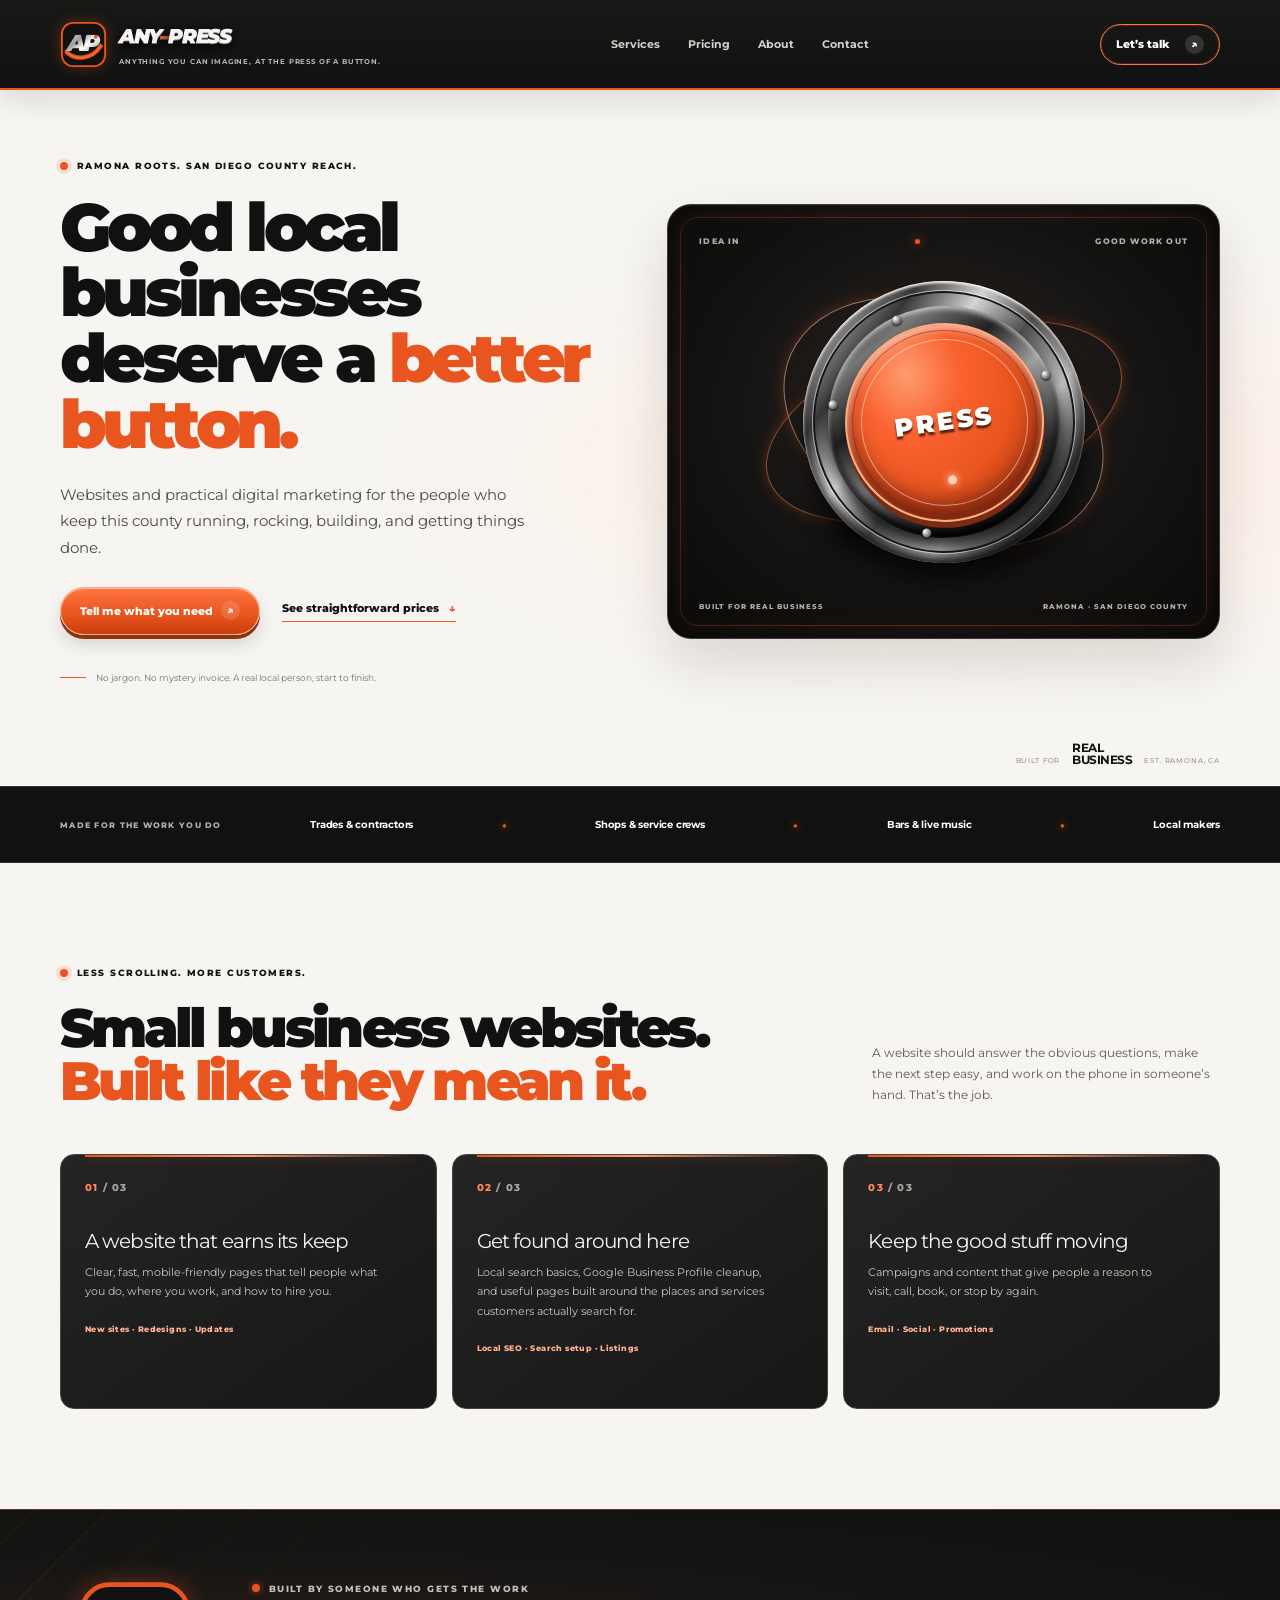
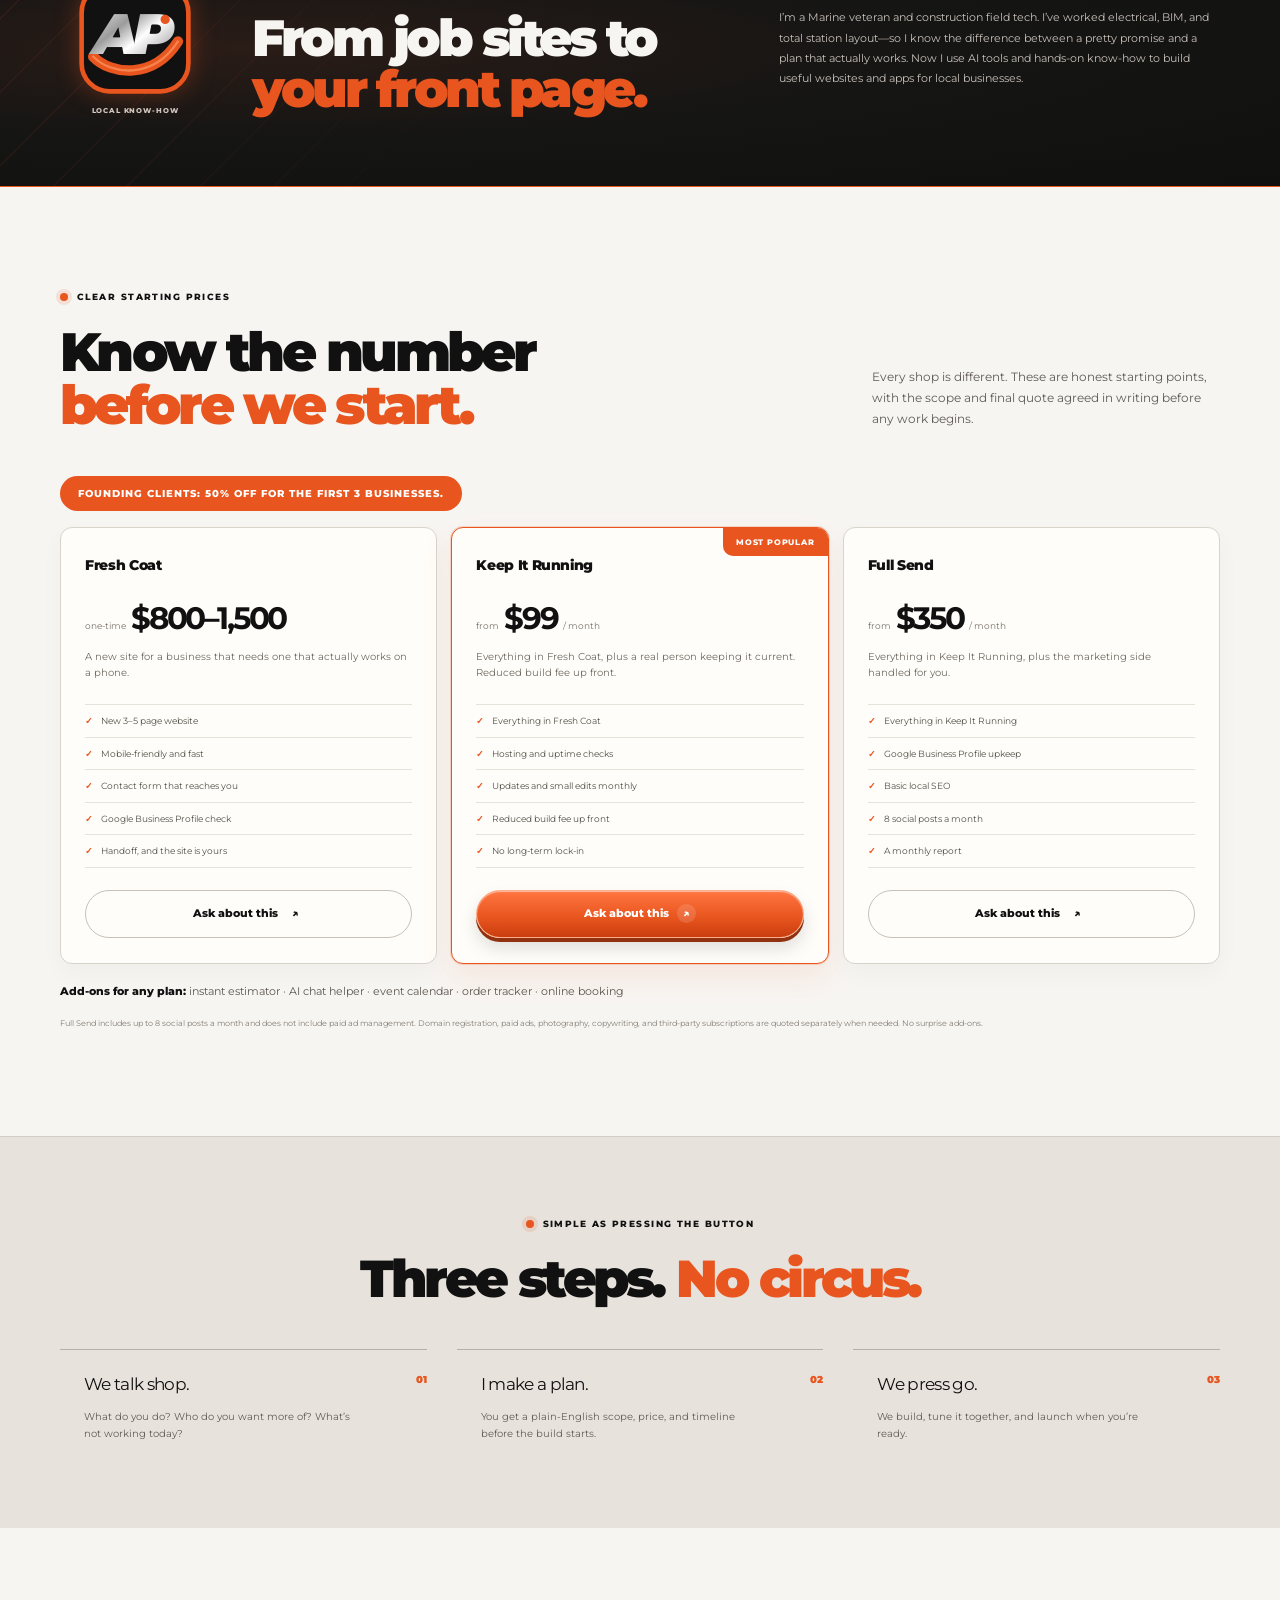
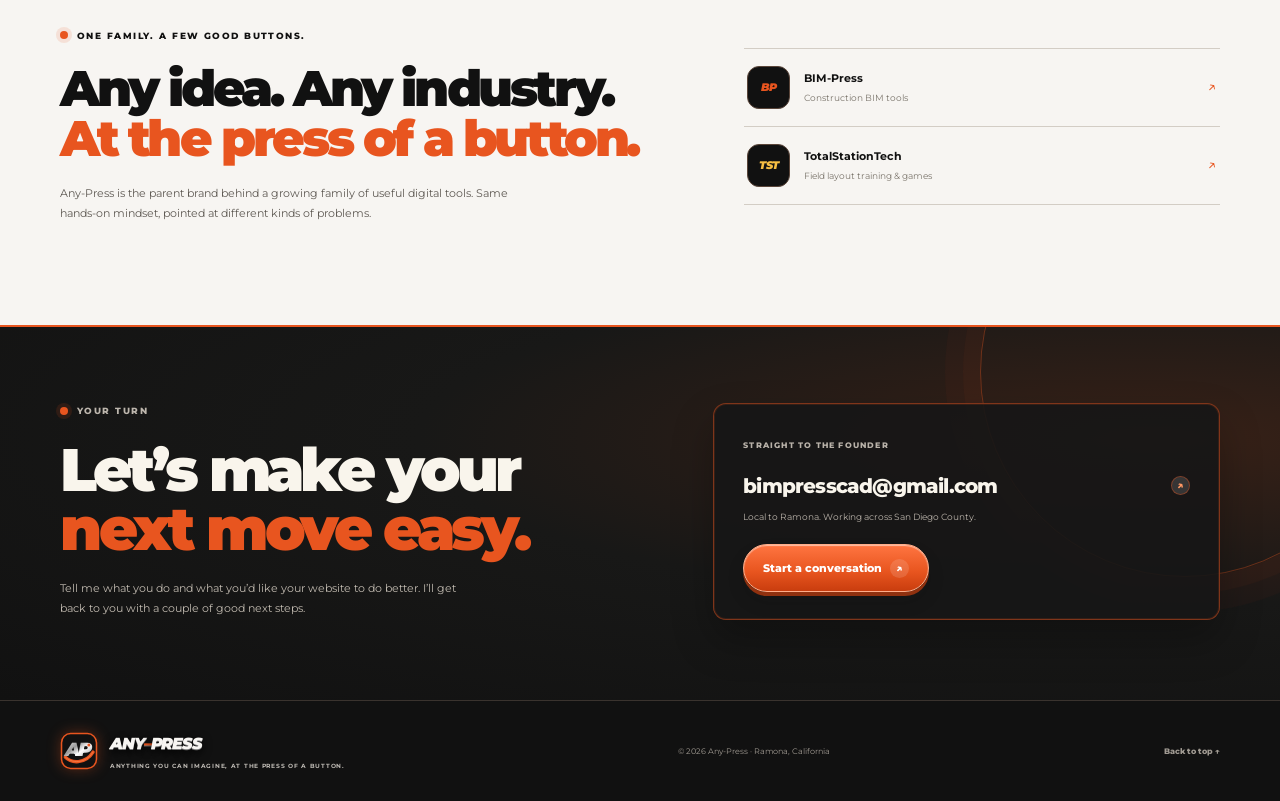
==== commit b401052c: "Replace the placeholder plans with the real Any-Press pricing - Fresh Coat, $800-1,500 one-time. - K" ====
--- a/index.html
+++ b/index.html
@@ -182,49 +182,52 @@
     </div>
     <p class="section-lede">Every shop is different. These are honest starting points, with the scope and final quote agreed in writing before any work begins.</p>
   </div>
+  <!-- EDIT PRICES HERE: plan name, price, description and the five bullet lines. -->
+  <p class="price-banner">Founding clients: 50% off for the first 3 businesses.</p>
   <div class="price-grid">
     <article class="price-card">
-      <p class="plan-name">The Button-Up</p>
-      <p class="plan-price"><small>starting at</small><strong>$950</strong></p>
-      <p class="plan-desc">A clean, focused refresh for a business that has outgrown its old site.</p>
+      <p class="plan-name">Fresh Coat</p>
+      <p class="plan-price"><small>one-time</small><strong>$800–1,500</strong></p>
+      <p class="plan-desc">A new site for a business that needs one that actually works on a phone.</p>
       <ul>
-        <li><span>✓</span>Up to 5 core pages</li>
-        <li><span>✓</span>Phone-first design</li>
-        <li><span>✓</span>Contact and quote links</li>
-        <li><span>✓</span>Local search essentials</li>
-        <li><span>✓</span>One revision round</li>
+        <li><span>✓</span>New 3–5 page website</li>
+        <li><span>✓</span>Mobile-friendly and fast</li>
+        <li><span>✓</span>Contact form that reaches you</li>
+        <li><span>✓</span>Google Business Profile check</li>
+        <li><span>✓</span>Handoff, and the site is yours</li>
       </ul>
       <a href="#contact" class="button button-outline">Ask about this <span class="button-symbol" aria-hidden="true">↗</span></a>
     </article>
     <article class="price-card featured">
       <div class="price-ribbon">MOST POPULAR</div>
-      <p class="plan-name">Open for Business</p>
-      <p class="plan-price"><small>starting at</small><strong>$1,850</strong></p>
-      <p class="plan-desc">A complete new site with the details customers need to choose you.</p>
+      <p class="plan-name">Keep It Running</p>
+      <p class="plan-price"><small>from</small><strong>$99</strong><small>/ month</small></p>
+      <p class="plan-desc">Everything in Fresh Coat, plus a real person keeping it current. Reduced build fee up front.</p>
       <ul>
-        <li><span>✓</span>Up to 8 custom pages</li>
-        <li><span>✓</span>Service area and FAQ pages</li>
-        <li><span>✓</span>Google Business Profile setup</li>
-        <li><span>✓</span>Analytics and search setup</li>
-        <li><span>✓</span>Two revision rounds</li>
+        <li><span>✓</span>Everything in Fresh Coat</li>
+        <li><span>✓</span>Hosting and uptime checks</li>
+        <li><span>✓</span>Updates and small edits monthly</li>
+        <li><span>✓</span>Reduced build fee up front</li>
+        <li><span>✓</span>No long-term lock-in</li>
       </ul>
       <a href="#contact" class="button button-orange">Ask about this <span class="button-symbol" aria-hidden="true">↗</span></a>
     </article>
     <article class="price-card">
-      <p class="plan-name">Keep It Working</p>
-      <p class="plan-price"><small>per month</small><strong>$125</strong><small> / month</small></p>
-      <p class="plan-desc">A real person to keep your site current after launch.</p>
+      <p class="plan-name">Full Send</p>
+      <p class="plan-price"><small>from</small><strong>$350</strong><small>/ month</small></p>
+      <p class="plan-desc">Everything in Keep It Running, plus the marketing side handled for you.</p>
       <ul>
-        <li><span>✓</span>Hosting and uptime checks</li>
-        <li><span>✓</span>Small content updates</li>
-        <li><span>✓</span>Monthly site check-in</li>
-        <li><span>✓</span>Priority help when needed</li>
-        <li><span>✓</span>No long-term lock-in</li>
+        <li><span>✓</span>Everything in Keep It Running</li>
+        <li><span>✓</span>Google Business Profile upkeep</li>
+        <li><span>✓</span>Basic local SEO</li>
+        <li><span>✓</span>8 social posts a month</li>
+        <li><span>✓</span>A monthly report</li>
       </ul>
       <a href="#contact" class="button button-outline">Ask about this <span class="button-symbol" aria-hidden="true">↗</span></a>
     </article>
   </div>
-  <p class="price-footnote">Domain registration, paid ads, photography, copywriting, and third-party subscriptions are quoted separately when needed. No surprise add-ons.</p>
+  <p class="price-addons"><b>Add-ons for any plan:</b> instant estimator · AI chat helper · event calendar · order tracker · online booking</p>
+  <p class="price-footnote">Full Send includes up to 8 social posts a month and does not include paid ad management. Domain registration, paid ads, photography, copywriting, and third-party subscriptions are quoted separately when needed. No surprise add-ons.</p>
 </section>
 
 <!-- ============ HOW IT WORKS ============ -->
--- a/style.css
+++ b/style.css
@@ -6,3 +6,16 @@
 /*! tailwindcss v4.2.1 | MIT License | https://tailwindcss.com */
 @layer properties{@supports (((-webkit-hyphens:none)) and (not (margin-trim:inline))) or ((-moz-orient:inline) and (not (color:rgb(from red r g b)))){:root,:host{--shimmer-angle:20deg}*,:before,:after{--tw-translate-x:0;--tw-translate-y:0;--tw-translate-z:0;--tw-rotate-x:initial;--tw-rotate-y:initial;--tw-rotate-z:initial;--tw-skew-x:initial;--tw-skew-y:initial;--tw-scroll-snap-strictness:proximity;--tw-space-x-reverse:0;--tw-border-style:solid;--tw-leading:initial;--tw-font-weight:initial;--tw-tracking:initial;--tw-ordinal:initial;--tw-slashed-zero:initial;--tw-numeric-figure:initial;--tw-numeric-spacing:initial;--tw-numeric-fraction:initial;--tw-shadow:0 0 #0000;--tw-shadow-color:initial;--tw-shadow-alpha:100%;--tw-inset-shadow:0 0 #0000;--tw-inset-shadow-color:initial;--tw-inset-shadow-alpha:100%;--tw-ring-color:initial;--tw-ring-shadow:0 0 #0000;--tw-inset-ring-color:initial;--tw-inset-ring-shadow:0 0 #0000;--tw-ring-inset:initial;--tw-ring-offset-width:0px;--tw-ring-offset-color:#fff;--tw-ring-offset-shadow:0 0 #0000;--tw-outline-style:solid;--tw-duration:initial;--tw-ease:initial;--tw-content:"";--tw-scale-x:1;--tw-scale-y:1;--tw-scale-z:1;--tw-animation-delay:0s;--tw-animation-direction:normal;--tw-animation-duration:initial;--tw-animation-fill-mode:none;--tw-animation-iteration-count:1;--tw-enter-blur:0;--tw-enter-opacity:1;--tw-enter-rotate:0;--tw-enter-scale:1;--tw-enter-translate-x:0;--tw-enter-translate-y:0;--tw-exit-blur:0;--tw-exit-opacity:1;--tw-exit-rotate:0;--tw-exit-scale:1;--tw-exit-translate-x:0;--tw-exit-translate-y:0;--scroll-fade-t:0px;--scroll-fade-b:0px;--scroll-fade-s:0px;--scroll-fade-e:0px;--scroll-fade-mask:initial;--shimmer-image:initial;--shimmer-text-fill:initial}::backdrop{--tw-translate-x:0;--tw-translate-y:0;--tw-translate-z:0;--tw-rotate-x:initial;--tw-rotate-y:initial;--tw-rotate-z:initial;--tw-skew-x:initial;--tw-skew-y:initial;--tw-scroll-snap-strictness:proximity;--tw-space-x-reverse:0;--tw-border-style:solid;--tw-leading:initial;--tw-font-weight:initial;--tw-tracking:initial;--tw-ordinal:initial;--tw-slashed-zero:initial;--tw-numeric-figure:initial;--tw-numeric-spacing:initial;--tw-numeric-fraction:initial;--tw-shadow:0 0 #0000;--tw-shadow-color:initial;--tw-shadow-alpha:100%;--tw-inset-shadow:0 0 #0000;--tw-inset-shadow-color:initial;--tw-inset-shadow-alpha:100%;--tw-ring-color:initial;--tw-ring-shadow:0 0 #0000;--tw-inset-ring-color:initial;--tw-inset-ring-shadow:0 0 #0000;--tw-ring-inset:initial;--tw-ring-offset-width:0px;--tw-ring-offset-color:#fff;--tw-ring-offset-shadow:0 0 #0000;--tw-outline-style:solid;--tw-duration:initial;--tw-ease:initial;--tw-content:"";--tw-scale-x:1;--tw-scale-y:1;--tw-scale-z:1;--tw-animation-delay:0s;--tw-animation-direction:normal;--tw-animation-duration:initial;--tw-animation-fill-mode:none;--tw-animation-iteration-count:1;--tw-enter-blur:0;--tw-enter-opacity:1;--tw-enter-rotate:0;--tw-enter-scale:1;--tw-enter-translate-x:0;--tw-enter-translate-y:0;--tw-exit-blur:0;--tw-exit-opacity:1;--tw-exit-rotate:0;--tw-exit-scale:1;--tw-exit-translate-x:0;--tw-exit-translate-y:0;--scroll-fade-t:0px;--scroll-fade-b:0px;--scroll-fade-s:0px;--scroll-fade-e:0px;--scroll-fade-mask:initial;--shimmer-image:initial;--shimmer-text-fill:initial}}}@layer theme{:root,:host{--font-sans:ui-sans-serif, system-ui, sans-serif, "Apple Color Emoji", "Segoe UI Emoji", "Segoe UI Symbol", "Noto Color Emoji";--font-mono:ui-monospace, SFMono-Regular, Menlo, Monaco, Consolas, "Liberation Mono", "Courier New", monospace;--color-black:#000;--color-white:#fff;--spacing:.25rem;--container-xs:20rem;--container-sm:24rem;--container-lg:32rem;--text-xs:.75rem;--text-xs--line-height:calc(1 / .75);--text-sm:.875rem;--text-sm--line-height:calc(1.25 / .875);--text-base:1rem;--text-base--line-height:calc(1.5 / 1);--text-lg:1.125rem;--text-lg--line-height:calc(1.75 / 1.125);--font-weight-normal:400;--font-weight-medium:500;--font-weight-semibold:600;--tracking-tight:-.025em;--tracking-widest:.1em;--leading-tight:1.25;--leading-snug:1.375;--leading-normal:1.5;--leading-relaxed:1.625;--radius-xs:.125rem;--radius-sm:.25rem;--radius-md:.375rem;--radius-lg:.5rem;--radius-xl:.75rem;--ease-in-out:cubic-bezier(.4, 0, .2, 1);--animate-spin:spin 1s linear infinite;--animate-pulse:pulse 2s cubic-bezier(.4, 0, .6, 1) infinite;--aspect-video:16 / 9;--default-transition-duration:.15s;--default-transition-timing-function:cubic-bezier(.4, 0, .2, 1);--default-font-family:var(--font-sans);--default-mono-font-family:var(--font-mono)}}@layer base{*,:after,:before{box-sizing:border-box;border:0 solid;margin:0;padding:0}::backdrop{box-sizing:border-box;border:0 solid;margin:0;padding:0}::file-selector-button{box-sizing:border-box;border:0 solid;margin:0;padding:0}html,:host{-webkit-text-size-adjust:100%;tab-size:4;line-height:1.5;font-family:var(--default-font-family,ui-sans-serif, system-ui, sans-serif, "Apple Color Emoji", "Segoe UI Emoji", "Segoe UI Symbol", "Noto Color Emoji");font-feature-settings:var(--default-font-feature-settings,normal);font-variation-settings:var(--default-font-variation-settings,normal);-webkit-tap-highlight-color:transparent}hr{height:0;color:inherit;border-top-width:1px}abbr:where([title]){-webkit-text-decoration:underline dotted;text-decoration:underline dotted}h1,h2,h3,h4,h5,h6{font-size:inherit;font-weight:inherit}a{color:inherit;-webkit-text-decoration:inherit;-webkit-text-decoration:inherit;-webkit-text-decoration:inherit;-webkit-text-decoration:inherit;text-decoration:inherit}b,strong{font-weight:bolder}code,kbd,samp,pre{font-family:var(--default-mono-font-family,ui-monospace, SFMono-Regular, Menlo, Monaco, Consolas, "Liberation Mono", "Courier New", monospace);font-feature-settings:var(--default-mono-font-feature-settings,normal);font-variation-settings:var(--default-mono-font-variation-settings,normal);font-size:1em}small{font-size:80%}sub,sup{vertical-align:baseline;font-size:75%;line-height:0;position:relative}sub{bottom:-.25em}sup{top:-.5em}table{text-indent:0;border-color:inherit;border-collapse:collapse}:-moz-focusring{outline:auto}progress{vertical-align:baseline}summary{display:list-item}ol,ul,menu{list-style:none}img,svg,video,canvas,audio,iframe,embed,object{vertical-align:middle;display:block}img,video{max-width:100%;height:auto}button,input,select,optgroup,textarea{font:inherit;font-feature-settings:inherit;font-variation-settings:inherit;letter-spacing:inherit;color:inherit;opacity:1;background-color:#0000;border-radius:0}::file-selector-button{font:inherit;font-feature-settings:inherit;font-variation-settings:inherit;letter-spacing:inherit;color:inherit;opacity:1;background-color:#0000;border-radius:0}:where(select:is([multiple],[size])) optgroup{font-weight:bolder}:where(select:is([multiple],[size])) optgroup option{padding-inline-start:20px}::file-selector-button{margin-inline-end:4px}::placeholder{opacity:1}@supports (not ((-webkit-appearance:-apple-pay-button))) or (contain-intrinsic-size:1px){::placeholder{color:currentColor}@supports (color:color-mix(in lab, red, red)){::placeholder{color:color-mix(in oklab, currentcolor 50%, transparent)}}}textarea{resize:vertical}::-webkit-search-decoration{-webkit-appearance:none}::-webkit-date-and-time-value{min-height:1lh;text-align:inherit}::-webkit-datetime-edit{display:inline-flex}::-webkit-datetime-edit-fields-wrapper{padding:0}::-webkit-datetime-edit{padding-block:0}::-webkit-datetime-edit-year-field{padding-block:0}::-webkit-datetime-edit-month-field{padding-block:0}::-webkit-datetime-edit-day-field{padding-block:0}::-webkit-datetime-edit-hour-field{padding-block:0}::-webkit-datetime-edit-minute-field{padding-block:0}::-webkit-datetime-edit-second-field{padding-block:0}::-webkit-datetime-edit-millisecond-field{padding-block:0}::-webkit-datetime-edit-meridiem-field{padding-block:0}::-webkit-calendar-picker-indicator{line-height:1}:-moz-ui-invalid{box-shadow:none}button,input:where([type=button],[type=reset],[type=submit]){-webkit-appearance:button;appearance:button}::file-selector-button{-webkit-appearance:button;appearance:button}::-webkit-inner-spin-button{height:auto}::-webkit-outer-spin-button{height:auto}[hidden]:where(:not([hidden=until-found])){display:none!important}}@layer components;
 @property --tw-animation-delay{syntax:"*";inherits:false;initial-value:0s}@property --tw-animation-direction{syntax:"*";inherits:false;initial-value:normal}@property --tw-animation-duration{syntax:"*";inherits:false}@property --tw-animation-fill-mode{syntax:"*";inherits:false;initial-value:none}@property --tw-animation-iteration-count{syntax:"*";inherits:false;initial-value:1}@property --tw-enter-blur{syntax:"*";inherits:false;initial-value:0}@property --tw-enter-opacity{syntax:"*";inherits:false;initial-value:1}@property --tw-enter-rotate{syntax:"*";inherits:false;initial-value:0}@property --tw-enter-scale{syntax:"*";inherits:false;initial-value:1}@property --tw-enter-translate-x{syntax:"*";inherits:false;initial-value:0}@property --tw-enter-translate-y{syntax:"*";inherits:false;initial-value:0}@property --tw-exit-blur{syntax:"*";inherits:false;initial-value:0}@property --tw-exit-opacity{syntax:"*";inherits:false;initial-value:1}@property --tw-exit-rotate{syntax:"*";inherits:false;initial-value:0}@property --tw-exit-scale{syntax:"*";inherits:false;initial-value:1}@property --tw-exit-translate-x{syntax:"*";inherits:false;initial-value:0}@property --tw-exit-translate-y{syntax:"*";inherits:false;initial-value:0}@property --scroll-fade-t{syntax:"<length-percentage>";inherits:false;initial-value:0}@property --scroll-fade-b{syntax:"<length-percentage>";inherits:false;initial-value:0}@property --scroll-fade-s{syntax:"<length-percentage>";inherits:false;initial-value:0}@property --scroll-fade-e{syntax:"<length-percentage>";inherits:false;initial-value:0}@property --scroll-fade-mask{syntax:"*";inherits:false}@property --shimmer-angle{syntax:"<angle>";inherits:true;initial-value:20deg}@property --shimmer-image{syntax:"*";inherits:false}@property --shimmer-text-fill{syntax:"*";inherits:false}@media (prefers-reduced-motion:reduce){.shimmer{-webkit-text-fill-color:currentColor;background-image:none;animation:none}}:root{--ink:#111;--orange:#e8551f;--paper:#f7f5f2;--charcoal:#242424;--steel:#737373;--line:#d8d4cd;--cream:#fffdf9;--silver:#d9d9d9;--font-montserrat:Montserrat,Arial,sans-serif;--font-ui:Montserrat,Arial,sans-serif}*{box-sizing:border-box}html{scroll-behavior:smooth;scroll-padding-top:90px}body{background:var(--paper);color:var(--ink);font-family:var(--font-ui);margin:0;font-size:16px}a{color:inherit;text-decoration:none}.wrap{width:min(1160px,100% - 64px);margin:0 auto}.site-header{z-index:5;color:#fff;border-bottom:2px solid var(--orange);background:linear-gradient(#181817,#111);position:relative;box-shadow:0 8px 28px #1112}.header-inner{justify-content:space-between;align-items:center;gap:26px;height:88px;display:flex}.brand{align-items:center;gap:12px;min-width:max-content;display:flex}.brand-mark{filter:drop-shadow(0 0 7px #e8551f55);flex:none;width:47px;height:47px}.brand-lockup b{letter-spacing:-.07em;color:#f7f5f2;text-shadow:0 1px #777,0 3px 10px #000;font-size:20px;font-style:italic;font-weight:900;display:block}.brand-lockup b span{color:var(--orange)}.brand-lockup small{color:#bcb8b2;letter-spacing:.12em;margin-top:6px;font-size:7px;font-weight:700;display:block}.desktop-nav{color:#d2d0cc;align-items:center;gap:28px;font-size:11px;font-weight:700;display:flex}.desktop-nav a{transition:color .2s}.desktop-nav a:hover{color:#ff9a67}.header-cta{color:#fff;border:1px solid #ff773e;border-radius:999px;align-items:center;gap:8px;padding:10px 15px;font-size:11px;font-weight:800;transition:transform .18s,box-shadow .18s;display:flex;box-shadow:inset 0 0 0 1px #e8551f44}.header-cta:hover{transform:translateY(1px);box-shadow:0 0 14px #e8551f77}.button-symbol{width:19px;height:19px;color:inherit;background:#fff2;border-radius:50%;place-items:center;margin-left:8px;font-size:11px;line-height:1;display:inline-grid}.mobile-nav{display:none}.hero{background:radial-gradient(ellipse at 77% 54%,#ffede3 0,transparent 44%),var(--paper);position:relative;overflow:hidden}.hero:before{content:"";pointer-events:none;opacity:.18;background-image:radial-gradient(#8b8277 .6px,#0000 .6px);background-size:18px 18px;position:absolute;inset:0;-webkit-mask-image:linear-gradient(90deg,#0000 35%,#000 100%);mask-image:linear-gradient(90deg,#0000 35%,#000 100%)}.hero-inner{grid-template-columns:1.02fr .98fr;align-items:center;gap:32px;min-height:620px;padding:34px 0 67px;display:grid;position:relative}.hero-copy{z-index:2;padding:35px 0;position:relative}.eyebrow{letter-spacing:.16em;align-items:center;gap:9px;margin:0 0 22px;font-size:9px;font-weight:800;display:flex}.eyebrow i{background:var(--orange);border-radius:50%;width:8px;height:8px;display:inline-block;box-shadow:0 0 0 4px #e8551f20}.hero h1,.section h2,.field-band h2,.steps-section h2,.family-section h2,.contact-section h2{letter-spacing:-.068em;margin:0;font-size:clamp(44px,5.2vw,68px);font-weight:900;line-height:.99}.hero h1{max-width:600px}.hero h1 em,.section h2 em,.field-band h2 em,.steps-section h2 em,.family-section h2 em,.contact-section h2 em{color:var(--orange);font-style:normal}.hero-intro{color:#4d4a46;max-width:480px;margin:24px 0 26px;font-size:15px;line-height:1.75}.hero-actions{flex-wrap:wrap;align-items:center;gap:22px;display:flex}.button{border-radius:999px;justify-content:center;align-items:center;min-height:48px;padding:0 19px;font-size:11px;font-weight:800;transition:transform .18s,background .18s,box-shadow .18s;display:inline-flex}.button:hover{transform:translateY(2px)}.button-orange{background:linear-gradient(180deg,#ff7541 0%,var(--orange) 58%,#c93d0e 100%);color:#fff;border:1px solid #ffad89;box-shadow:inset 0 1px 1px #fff8,0 4px #90310f,0 10px 17px #1112}.button-orange:hover{box-shadow:inset 0 1px 1px #fff8,0 1px #90310f,0 5px 10px #1112}.button-orange .button-symbol{background:#fff2}.button-outline{background:var(--cream);border:1px solid #c9c1b7}.button-outline:hover{border-color:var(--orange);color:var(--orange)}.text-link{border-bottom:1px solid var(--orange);padding:0 0 5px;font-size:11px;font-weight:800;transition:color .2s}.text-link:hover{color:var(--orange)}.text-link span{color:var(--orange);margin-left:7px}.hero-note{color:var(--steel);align-items:center;gap:10px;margin-top:36px;font-size:9px;display:flex}.note-line{background:var(--orange);width:26px;height:1px}.hero-visual{isolation:isolate;background:radial-gradient(at 50% 46%,#38251e 0,#191817 48%,#10100f 100%);border:1px solid #3f3c38;border-radius:24px;place-items:center;min-height:435px;display:grid;position:relative;overflow:hidden;box-shadow:inset 0 1px #ffffff12,0 25px 55px #20140f22}.hero-visual:before{content:"";border:1px solid #e8551f66;border-radius:18px;position:absolute;inset:12px;box-shadow:0 0 18px #e8551f20,inset 0 0 18px #e8551f14}.hero-visual:after{content:"";pointer-events:none;background:radial-gradient(at 50% 48%,#0000 30%,#0006 100%);position:absolute;inset:0}.visual-grid{opacity:.12;background-image:linear-gradient(#ff9b6b24 1px,#0000 1px),linear-gradient(90deg,#ff9b6b24 1px,#0000 1px);background-size:38px 38px;position:absolute;inset:0;-webkit-mask-image:radial-gradient(#000 0%,#0000 72%);mask-image:radial-gradient(#000 0%,#0000 72%)}.visual-topline,.visual-caption{z-index:3;color:#b7ada4;letter-spacing:.15em;justify-content:space-between;align-items:center;font-size:8px;font-weight:800;display:flex;position:absolute;left:31px;right:31px}.visual-topline{top:30px}.visual-topline i{background:var(--orange);width:5px;height:5px;box-shadow:0 0 10px var(--orange);border-radius:50%}.visual-caption{font-size:7px;bottom:26px}.visual-orbit{z-index:1;border:1px solid #ff894c80;border-radius:50%;position:absolute;box-shadow:0 0 13px #e8551f4a}.orbit-one{width:370px;height:175px;transform:rotate(-18deg)}.orbit-two{border-color:#9a7a67;width:335px;height:230px;transform:rotate(24deg)}.button-shadow{z-index:1;filter:blur(16px);background:#000b;border-radius:50%;width:240px;height:46px;position:absolute;bottom:91px}.button-housing{z-index:2;background:linear-gradient(135deg,#f8f8f8 0%,#8f8f8f 14%,#363636 24%,#d5d5d5 38%,#4d4d4d 52%,#bdbdbd 68%,#343434 82%,#929292 100%);border-radius:50%;place-items:center;width:282px;height:282px;display:grid;position:relative;transform:rotate(-8deg);box-shadow:0 18px 24px #000a,inset 0 2px 3px #fff,inset 0 -5px 10px #111}.button-housing:before{content:"";border:1px solid #fff8;border-radius:50%;position:absolute;inset:9px;box-shadow:inset 0 0 0 2px #161616}.button-collar{background:linear-gradient(150deg,#1b1b1b,#777 18%,#222 35%,#a2a2a2 52%,#333 75%,#151515);border-radius:50%;place-items:center;width:232px;height:232px;display:grid;box-shadow:0 9px 12px #0009,inset 0 3px 5px #fff9,inset 0 -8px 8px #000}.button-face{color:#fff;text-shadow:0 3px 2px #58200e;letter-spacing:.1em;background:radial-gradient(at 34% 23%,#ff9b70 0%,#fa6230 29%,#e8551f 59%,#ab330d 100%);border:2px solid #ffae82;border-radius:50%;flex-direction:column;justify-content:center;align-items:center;width:199px;height:199px;font-size:25px;font-weight:900;display:flex;position:relative;box-shadow:inset 0 5px 7px #fff8,inset 0 -16px 22px #77240e,0 6px #7a2a10,0 17px 20px #0007}.button-face:before{content:"";border:1px solid #fff7;border-radius:50%;position:absolute;inset:14px}.button-face:after{content:"";border:1px solid #831f0a88;border-radius:50%;position:absolute;inset:5px}.button-face i{background:#ffd1b8;border-radius:50%;width:9px;height:9px;position:absolute;bottom:35px;box-shadow:0 0 8px #ffe5d6}.bolt{z-index:3;background:radial-gradient(circle at 32% 30%,#fff,#777 60%,#333);border-radius:50%;width:9px;height:9px;position:absolute;box-shadow:0 1px 2px #000}.bolt-one{top:29px;left:104px}.bolt-two{top:104px;right:29px}.bolt-three{bottom:29px;left:104px}.bolt-four{top:104px;left:29px}.hero-stamp{color:#79736c;letter-spacing:.12em;align-items:flex-end;gap:12px;font-size:7px;display:flex;position:absolute;bottom:20px;right:0}.hero-stamp b{color:#111;letter-spacing:-.04em;font-size:12px;line-height:1}.proof-strip{color:#fff;background:#111;border-top:1px solid #39312e;border-bottom:1px solid #39312e}.proof-inner{justify-content:space-between;align-items:center;gap:17px;min-height:75px;display:flex}.proof-inner>span{color:#b3aca5;letter-spacing:.16em;font-size:8px;font-weight:800}.proof-inner b{letter-spacing:-.02em;font-size:10px}.proof-inner i{color:var(--orange);text-shadow:0 0 8px #e8551f;font-size:8px;font-style:normal}.section{padding-top:103px;padding-bottom:100px}.section-head{justify-content:space-between;align-items:flex-end;gap:40px;margin-bottom:45px;display:flex}.section h2,.family-section h2{font-size:clamp(37px,4.3vw,54px)}.section-lede{color:#5f5a54;max-width:345px;margin:0 3px 4px;font-size:12px;line-height:1.75}.service-grid{grid-template-columns:repeat(3,1fr);gap:15px;display:grid}.service-card{color:#f7f5f2;min-height:255px;box-shadow:0 10px 25px #11112;background:linear-gradient(145deg,#242424,#171716);border:1px solid #4a4540;border-radius:14px;padding:25px 24px;position:relative;overflow:hidden}.service-card:before{content:"";background:linear-gradient(90deg,var(--orange),#ff9a66,transparent);height:2px;position:absolute;top:0;left:24px;right:24px;box-shadow:0 0 12px #e8551f77}.service-number{letter-spacing:.12em;color:#ff8753;font-size:10px;font-weight:800}.service-number span{color:#aaa39b}.service-card h3{letter-spacing:-.045em;margin:35px 0 11px;font-size:20px;line-height:1.12}.service-card p{color:#cbc6bf;max-width:300px;margin:0;font-size:11px;line-height:1.75}.service-tags{color:#ffb393;letter-spacing:.05em;margin-top:21px;font-size:8px;font-weight:800}.field-band{color:#f7f5f2;background:radial-gradient(at 20%,#2a1c17,#151514 46%,#10100f);border-top:1px solid #5a3527;border-bottom:1px solid #e8551f;padding:70px 0;position:relative;overflow:hidden}.field-band:before{content:"";opacity:.12;background:repeating-linear-gradient(135deg,#0000 0 24px,#e8551f 25px,#0000 26px 52px);position:absolute;inset:0;-webkit-mask-image:linear-gradient(90deg,#000,#0000 40%);mask-image:linear-gradient(90deg,#000,#0000 40%)}.field-inner{grid-template-columns:150px 1.1fr 1fr;align-items:center;gap:42px;display:grid;position:relative}.field-emblem{flex-direction:column;align-items:center;gap:10px;display:flex}.field-emblem .brand-mark{filter:drop-shadow(0 0 12px #e8551f55);width:116px;height:116px}.field-emblem span{color:#d1c9c1;letter-spacing:.12em;font-size:7px;font-weight:800}.field-band .eyebrow{color:#c7bfb7;margin-bottom:18px}.field-band h2{font-size:clamp(38px,4vw,52px)}.field-copy{color:#c8c1ba;margin:0;font-size:11px;line-height:1.85}.pricing-section{padding-top:103px;padding-bottom:106px}.pricing-head{margin-bottom:43px}.price-grid{grid-template-columns:repeat(3,1fr);align-items:stretch;gap:14px;display:grid}.price-card{background:var(--cream);border:1px solid #d9d3ca;border-radius:12px;flex-direction:column;min-height:405px;padding:27px 24px 25px;display:flex;position:relative;box-shadow:0 9px 24px #11110a08}.price-card.featured{border:1px solid var(--orange);box-shadow:0 0 0 1px #e8551f33,0 13px 32px #e8551f18}.price-ribbon{background:var(--orange);color:#fff;letter-spacing:.1em;border-radius:0 11px 0 10px;padding:8px 13px;font-size:8px;font-weight:800;position:absolute;top:0;right:0}.plan-name{letter-spacing:-.025em;margin:0;font-size:14px;font-weight:850}.plan-price{align-items:baseline;gap:5px;margin:19px 0 8px;display:flex}.plan-price small{color:#79736a;font-size:9px}.plan-price strong{letter-spacing:-.07em;font-size:31px}.plan-desc{color:#706a62;min-height:38px;margin:0 0 17px;font-size:10px;line-height:1.6}.price-card ul{border-top:1px solid #e8e3da;margin:0 0 22px;padding:0;list-style:none}.price-card li{color:#555149;border-bottom:1px solid #e8e3da;gap:8px;padding:9px 0;font-size:9px;display:flex}.price-card li span{color:var(--orange);font-weight:900}.price-card .button{width:100%;margin-top:auto}.price-footnote{color:#837c72;margin:17px 0 0;font-size:8px;line-height:1.6}.steps-section{background:#e7e2db;border-top:1px solid #d4cec5;padding:80px 0 86px;position:relative}.steps-heading{text-align:center}.steps-heading .eyebrow{justify-content:center}.steps-section h2{font-size:clamp(38px,4.4vw,52px)}.steps-grid{grid-template-columns:repeat(3,1fr);gap:30px;margin-top:45px;display:grid}.steps-grid article{border-top:1px solid #b8b0a5;padding:22px 24px 0;position:relative}.steps-grid article>span{color:var(--orange);font-size:10px;font-weight:900;position:absolute;top:22px;right:0}.steps-grid h3{letter-spacing:-.04em;margin:0 0 10px;font-size:17px}.steps-grid p{color:#625d56;max-width:280px;margin:0;font-size:10px;line-height:1.7}.family-section{grid-template-columns:1fr .8fr;align-items:center;gap:90px;padding:101px 0;display:grid}.family-section h2{font-size:clamp(36px,4.1vw,50px)}.family-copy>p:last-child{color:#5f5a54;max-width:470px;margin-top:21px;font-size:11px;line-height:1.8}.family-links{border-top:1px solid #d3cdc5}.family-links>a{border-bottom:1px solid #d3cdc5;align-items:center;gap:14px;padding:17px 3px;transition:padding .18s;display:flex}.family-links>a:hover{padding-left:8px}.family-icon{width:43px;height:43px;color:var(--orange);letter-spacing:-.05em;background:#111;border:1px solid #5a4539;border-radius:12px;place-items:center;font-size:11px;font-style:italic;font-weight:900;display:grid}.family-icon-gold{color:#f6be43}.family-links b{font-size:11px;display:block}.family-links small{color:#7c766d;margin-top:4px;font-size:9px;display:block}.family-arrow{color:var(--orange);margin-left:auto}.contact-section{color:#f9f5ec;border-top:2px solid var(--orange);background:radial-gradient(at 90% 30%,#382117,#181817 45%,#111);padding:76px 0 80px;position:relative;overflow:hidden}.contact-section:after{content:"";pointer-events:none;border:1px solid #e8551f60;border-radius:50%;width:410px;height:410px;position:absolute;top:-160px;right:-110px;box-shadow:0 0 0 17px #e8551f0a,0 0 0 35px #e8551f08}.contact-inner{z-index:1;grid-template-columns:1fr .9fr;align-items:center;gap:90px;display:grid;position:relative}.contact-section .eyebrow{color:#bdb6ad}.contact-section h2{font-size:clamp(41px,5vw,60px)}.contact-inner>div:first-child>p:last-child{color:#c0b9af;max-width:410px;margin:20px 0 0;font-size:11px;line-height:1.8}.contact-card{background:#171716e8;border:1px solid #e8551f80;border-radius:13px;padding:27px 29px;box-shadow:inset 0 0 0 1px #e8551f24,0 20px 40px #0004}.contact-micro{letter-spacing:.15em;color:#b9b2a9;font-size:8px;font-weight:800}.contact-email{letter-spacing:-.04em;justify-content:space-between;align-items:center;margin:16px 0 9px;font-size:clamp(15px,2vw,20px);font-weight:800;display:flex}.contact-email .button-symbol{color:#ff9864;border:1px solid #e8551f66}.contact-card p{color:#b9b2a9;margin:0 0 21px;font-size:9px}.site-footer{color:#f7f5f2;background:#111;border-top:1px solid #3a332e}.footer-inner{justify-content:space-between;align-items:center;gap:20px;min-height:100px;display:flex}.footer-brand .brand-mark{width:38px;height:38px}.footer-brand .brand-lockup b{font-size:16px}.footer-brand .brand-lockup small{font-size:6px}.footer-copy,.back-top{color:#a09a92;font-size:8px}.back-top{font-weight:800}.back-top:hover{color:#ff9864}@media (max-width:900px){.wrap{width:min(100% - 44px,720px)}.desktop-nav{gap:15px}.header-inner{gap:14px}.brand-lockup b{font-size:18px}.brand-lockup small{font-size:6px}.hero-inner{grid-template-columns:1fr .9fr;gap:15px;min-height:550px}.hero-visual{min-height:370px}.button-housing{width:238px;height:238px}.button-collar{width:197px;height:197px}.button-face{width:169px;height:169px;font-size:22px}.orbit-one{width:315px}.orbit-two{width:295px}.field-inner{grid-template-columns:120px 1fr;gap:25px}.field-emblem .brand-mark{width:95px;height:95px}.field-copy{grid-column:2}.contact-inner{gap:40px}}@media (max-width:650px){html{scroll-padding-top:74px}.wrap{width:calc(100% - 36px)}.header-inner{height:72px}.brand{gap:8px}.brand-mark{width:39px;height:39px}.brand-lockup b{font-size:16px}.brand-lockup small{letter-spacing:.08em;font-size:5px}.desktop-nav{display:none}.mobile-nav{margin-left:auto;display:block;position:relative}.mobile-nav summary{cursor:pointer;color:#f7f5f2;border:1px solid #61564d;border-radius:999px;padding:9px 11px;font-size:9px;font-weight:800;list-style:none}.mobile-nav summary::-webkit-details-marker{display:none}.mobile-nav summary span{color:#ff8b56;margin-left:4px}.mobile-nav[open] div{background:#171716;border:1px solid #e8551f88;border-radius:10px;gap:2px;min-width:140px;padding:8px;display:grid;position:absolute;top:42px;right:0;box-shadow:0 12px 30px #0006}.mobile-nav[open] a{border-radius:6px;padding:9px 10px;font-size:10px}.mobile-nav[open] a:hover{background:#2d211b}.header-cta{padding:9px 11px;font-size:9px}.header-cta .button-symbol{width:16px;height:16px;margin-left:2px;font-size:9px}.hero-inner{flex-direction:column;align-items:stretch;min-height:0;padding-top:38px;padding-bottom:32px;display:flex}.hero-copy{padding:0}.hero h1{max-width:560px;font-size:clamp(43px,12vw,58px)}.hero-intro{margin:19px 0 20px;font-size:13px}.hero-actions{gap:17px}.hero-note{margin-top:26px;font-size:8px}.hero-visual{border-radius:19px;min-height:325px;margin:18px 0 24px}.hero-visual:before{border-radius:13px;inset:8px}.visual-topline{font-size:7px;top:22px;left:22px;right:22px}.visual-caption{font-size:6px;bottom:20px;left:20px;right:20px}.button-housing{width:214px;height:214px}.button-collar{width:177px;height:177px}.button-face{width:152px;height:152px;font-size:19px}.bolt-one{top:21px;left:79px}.bolt-two{top:79px;right:21px}.bolt-three{bottom:21px;left:79px}.bolt-four{top:79px;left:21px}.orbit-one{width:290px;height:135px}.orbit-two{width:270px;height:175px}.button-shadow{width:190px;bottom:70px}.hero-stamp{font-size:6px;bottom:4px;right:0}.hero-stamp b{font-size:10px}.proof-inner{flex-wrap:wrap;justify-content:flex-start;gap:11px 15px;padding:17px 0}.proof-inner>span{width:100%}.proof-inner b{font-size:9px}.proof-inner i{font-size:6px}.section{padding-top:72px;padding-bottom:72px}.section-head{margin-bottom:30px;display:block}.section h2,.family-section h2{font-size:39px}.section-lede{margin-top:17px}.service-grid{grid-template-columns:1fr;gap:11px}.service-card{min-height:unset;padding:22px 20px}.service-card h3{margin:21px 0 8px;font-size:18px}.service-card p{max-width:none}.field-band{padding:48px 0}.field-inner{grid-template-columns:75px 1fr;gap:16px}.field-emblem .brand-mark{width:68px;height:68px}.field-emblem span{font-size:5px}.field-band .eyebrow{letter-spacing:.1em;margin-bottom:12px;font-size:7px}.field-band h2{font-size:34px}.field-copy{grid-column:1/-1;margin-top:5px;font-size:10px}.pricing-section{padding-top:74px;padding-bottom:75px}.price-grid{grid-template-columns:1fr;gap:12px}.price-card{min-height:0;padding:23px 20px}.plan-desc{min-height:0}.price-card .button{margin-top:8px}.steps-section{padding:60px 0}.steps-grid{grid-template-columns:1fr;gap:18px;margin-top:29px}.steps-grid article{padding:17px 18px 0 0}.steps-grid article>span{top:17px}.family-section{padding:72px 0;display:block}.family-links{margin-top:25px}.contact-section{padding:58px 0}.contact-inner{display:block}.contact-card{margin-top:26px;padding:22px}.contact-email{font-size:16px}.footer-inner{min-height:unset;flex-wrap:wrap;padding:22px 0}.footer-copy{order:3;width:100%}}@media (prefers-reduced-motion:reduce){html{scroll-behavior:auto}*,:before,:after{transition:none!important;animation:none!important}}@property --tw-translate-x{syntax:"*";inherits:false;initial-value:0}@property --tw-translate-y{syntax:"*";inherits:false;initial-value:0}@property --tw-translate-z{syntax:"*";inherits:false;initial-value:0}@property --tw-rotate-x{syntax:"*";inherits:false}@property --tw-rotate-y{syntax:"*";inherits:false}@property --tw-rotate-z{syntax:"*";inherits:false}@property --tw-skew-x{syntax:"*";inherits:false}@property --tw-skew-y{syntax:"*";inherits:false}@property --tw-scroll-snap-strictness{syntax:"*";inherits:false;initial-value:proximity}@property --tw-space-x-reverse{syntax:"*";inherits:false;initial-value:0}@property --tw-border-style{syntax:"*";inherits:false;initial-value:solid}@property --tw-leading{syntax:"*";inherits:false}@property --tw-font-weight{syntax:"*";inherits:false}@property --tw-tracking{syntax:"*";inherits:false}@property --tw-ordinal{syntax:"*";inherits:false}@property --tw-slashed-zero{syntax:"*";inherits:false}@property --tw-numeric-figure{syntax:"*";inherits:false}@property --tw-numeric-spacing{syntax:"*";inherits:false}@property --tw-numeric-fraction{syntax:"*";inherits:false}@property --tw-shadow{syntax:"*";inherits:false;initial-value:0 0 #0000}@property --tw-shadow-color{syntax:"*";inherits:false}@property --tw-shadow-alpha{syntax:"<percentage>";inherits:false;initial-value:100%}@property --tw-inset-shadow{syntax:"*";inherits:false;initial-value:0 0 #0000}@property --tw-inset-shadow-color{syntax:"*";inherits:false}@property --tw-inset-shadow-alpha{syntax:"<percentage>";inherits:false;initial-value:100%}@property --tw-ring-color{syntax:"*";inherits:false}@property --tw-ring-shadow{syntax:"*";inherits:false;initial-value:0 0 #0000}@property --tw-inset-ring-color{syntax:"*";inherits:false}@property --tw-inset-ring-shadow{syntax:"*";inherits:false;initial-value:0 0 #0000}@property --tw-ring-inset{syntax:"*";inherits:false}@property --tw-ring-offset-width{syntax:"<length>";inherits:false;initial-value:0}@property --tw-ring-offset-color{syntax:"*";inherits:false;initial-value:#fff}@property --tw-ring-offset-shadow{syntax:"*";inherits:false;initial-value:0 0 #0000}@property --tw-outline-style{syntax:"*";inherits:false;initial-value:solid}@property --tw-duration{syntax:"*";inherits:false}@property --tw-ease{syntax:"*";inherits:false}@property --tw-content{syntax:"*";inherits:false;initial-value:""}@property --tw-scale-x{syntax:"*";inherits:false;initial-value:1}@property --tw-scale-y{syntax:"*";inherits:false;initial-value:1}@property --tw-scale-z{syntax:"*";inherits:false;initial-value:1}@keyframes spin{to{transform:rotate(360deg)}}@keyframes pulse{50%{opacity:.5}}@keyframes enter{0%{opacity:var(--tw-enter-opacity,1);transform:translate3d(var(--tw-enter-translate-x,0),var(--tw-enter-translate-y,0),0)scale3d(var(--tw-enter-scale,1),var(--tw-enter-scale,1),var(--tw-enter-scale,1))rotate(var(--tw-enter-rotate,0));filter:blur(var(--tw-enter-blur,0))}}@keyframes exit{to{opacity:var(--tw-exit-opacity,1);transform:translate3d(var(--tw-exit-translate-x,0),var(--tw-exit-translate-y,0),0)scale3d(var(--tw-exit-scale,1),var(--tw-exit-scale,1),var(--tw-exit-scale,1))rotate(var(--tw-exit-rotate,0));filter:blur(var(--tw-exit-blur,0))}}@keyframes accordion-down{0%{height:0}to{height:var(--radix-accordion-content-height,var(--accordion-panel-height,auto))}}@keyframes accordion-up{0%{height:var(--radix-accordion-content-height,var(--accordion-panel-height,auto))}to{height:0}}@keyframes caret-blink{0%,70%,to{opacity:1}20%,50%{opacity:0}}@keyframes scroll-fade-reveal-b{0%{--scroll-fade-b:var(--_scroll-fade-size-b,var(--scroll-fade-size,min(12%, calc(var(--spacing) * 10))))}to{--scroll-fade-b:0px}}@keyframes scroll-fade-reveal-s{0%{--scroll-fade-s:0px}to{--scroll-fade-s:var(--_scroll-fade-size-s,var(--scroll-fade-size,min(12%, calc(var(--spacing) * 10))))}}@keyframes scroll-fade-reveal-e{0%{--scroll-fade-e:var(--_scroll-fade-size-e,var(--scroll-fade-size,min(12%, calc(var(--spacing) * 10))))}to{--scroll-fade-e:0px}}@keyframes tw-shimmer{0%{background-position:100% 0}to{background-position:0 0}}
+
+/* ===================================================================
+   ANY-PRESS ADDITIONS
+   Everything above this line came from the original design.
+   Everything below was added for the real site.
+   =================================================================== */
+
+/* Founding-client banner above the pricing cards */
+.price-banner{background:var(--orange);color:#fff;letter-spacing:.1em;text-transform:uppercase;border-radius:999px;align-self:start;margin:0 0 16px;padding:10px 18px;font-size:10px;font-weight:800;display:inline-block}
+
+/* Add-ons line under the pricing cards */
+.price-addons{color:#5c564f;margin:18px 0 0;font-size:11px;line-height:1.7}
+.price-addons b{color:var(--ink);font-weight:800}
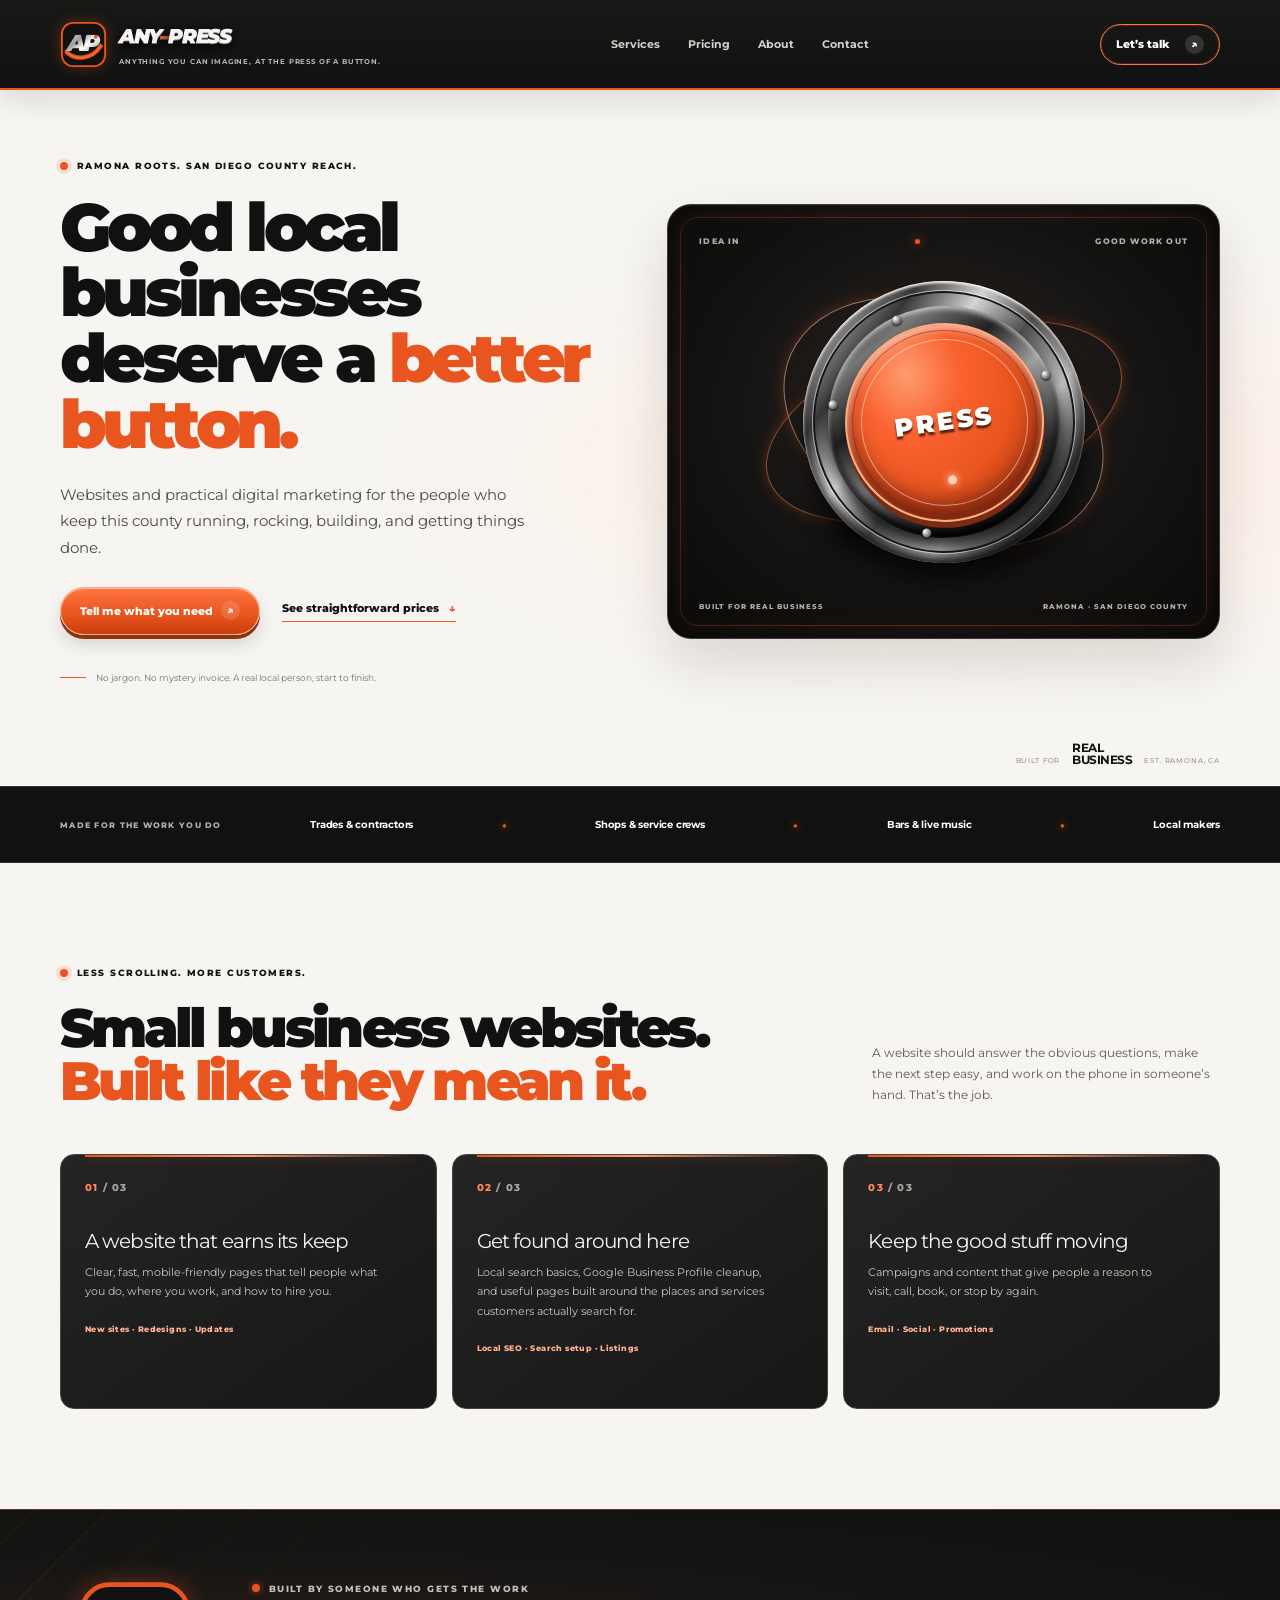
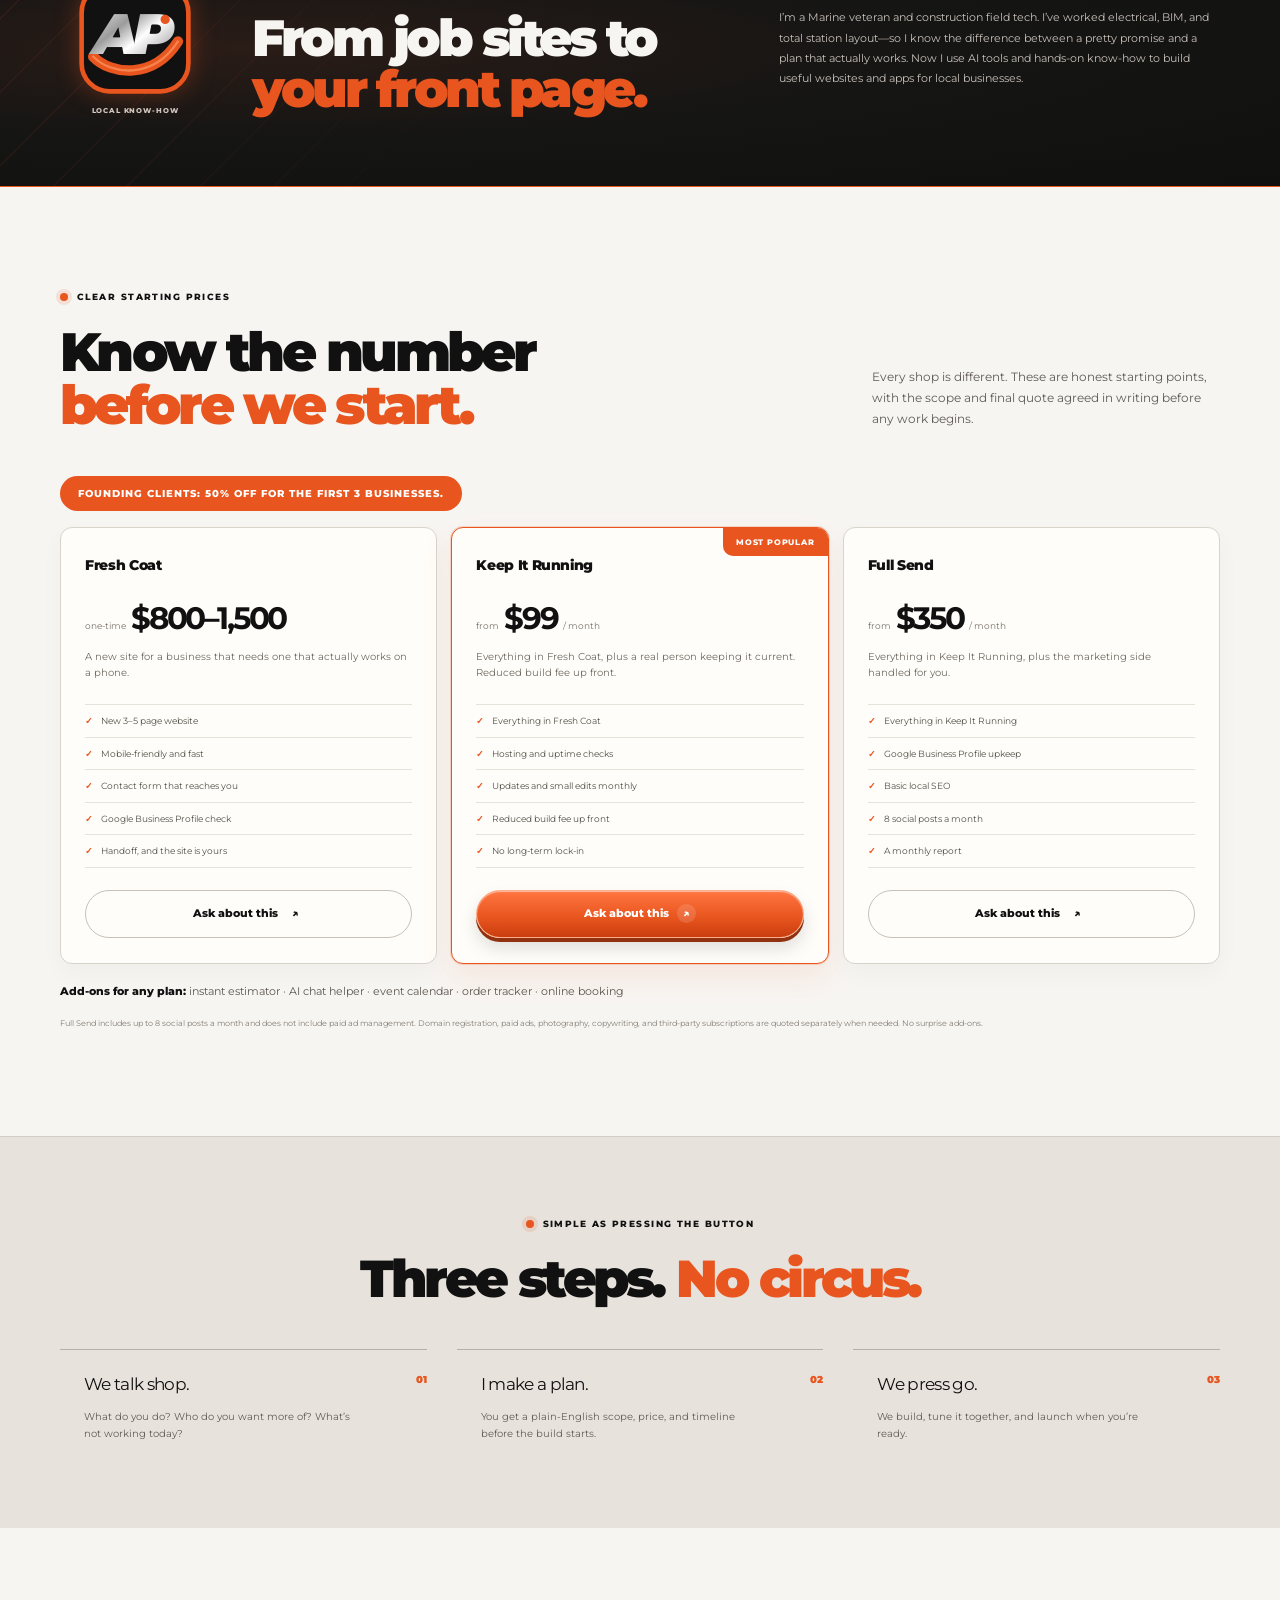
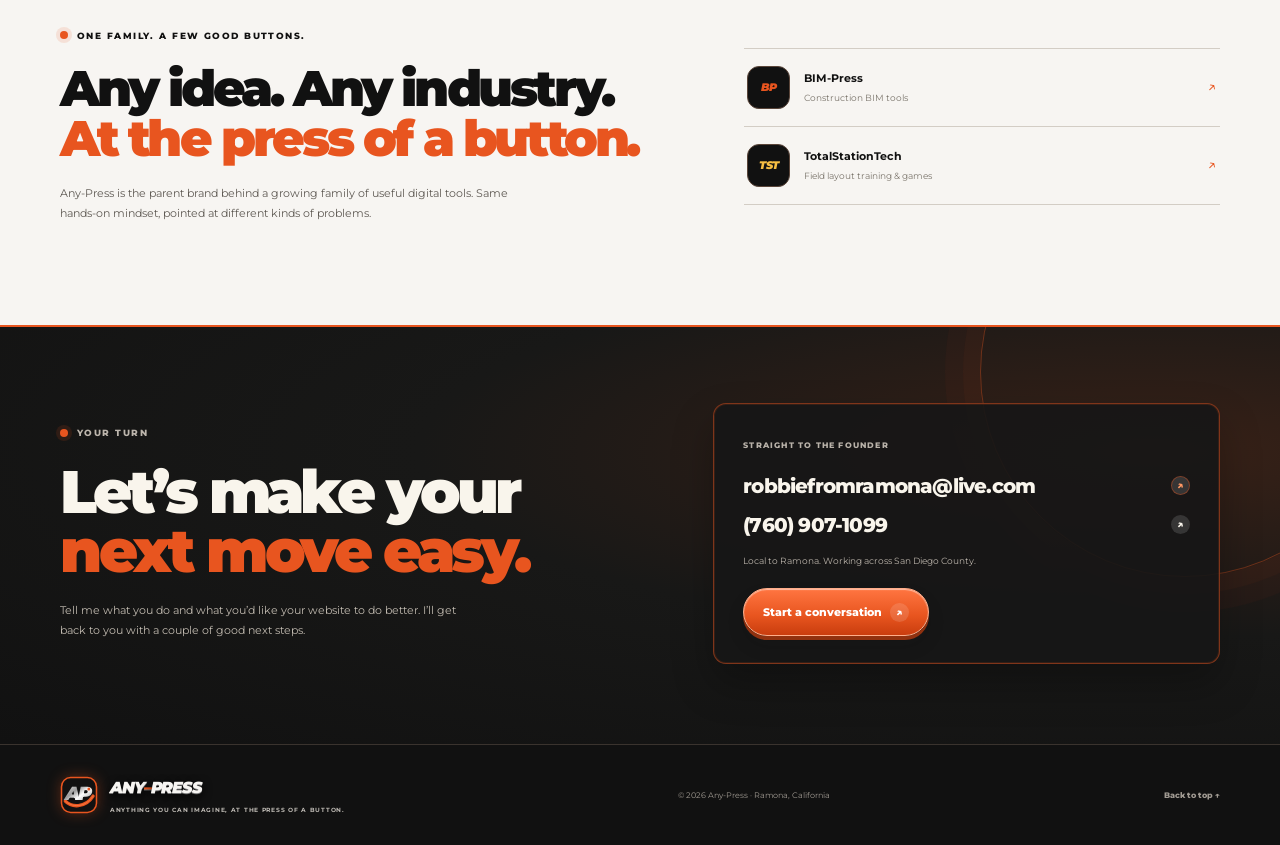
==== commit 887de28b: "Use the real Any-Press contact details - Every bimpresscad@gmail.com address is now   robbiefromramo" ====
--- a/index.html
+++ b/index.html
@@ -287,10 +287,12 @@
       <p>Tell me what you do and what you’d like your website to do better. I’ll get back to you with a couple of good next steps.</p>
     </div>
     <div class="contact-card">
+      <!-- EDIT CONTACT INFO HERE: email address and phone number. -->
       <span class="contact-micro">STRAIGHT TO THE FOUNDER</span>
-      <a class="contact-email" href="mailto:bimpresscad@gmail.com?subject=Any-Press%20website%20project">bimpresscad@gmail.com <span class="button-symbol" aria-hidden="true">↗</span></a>
+      <a class="contact-email" href="mailto:robbiefromramona@live.com?subject=Any-Press%20website%20project">robbiefromramona@live.com <span class="button-symbol" aria-hidden="true">↗</span></a>
+      <a class="contact-phone" href="tel:+17609071099">(760) 907-1099 <span class="button-symbol" aria-hidden="true">↗</span></a>
       <p>Local to Ramona. Working across San Diego County.</p>
-      <a href="mailto:bimpresscad@gmail.com?subject=Any-Press%20website%20project" class="button button-orange">Start a conversation <span class="button-symbol" aria-hidden="true">↗</span></a>
+      <a href="mailto:robbiefromramona@live.com?subject=Any-Press%20website%20project" class="button button-orange">Start a conversation <span class="button-symbol" aria-hidden="true">↗</span></a>
     </div>
   </div>
 </section>
--- a/style.css
+++ b/style.css
@@ -19,3 +19,6 @@
 /* Add-ons line under the pricing cards */
 .price-addons{color:#5c564f;margin:18px 0 0;font-size:11px;line-height:1.7}
 .price-addons b{color:var(--ink);font-weight:800}
+
+/* Tap-to-call line in the contact card, matched to the email line above it */
+.contact-phone{letter-spacing:-.04em;justify-content:space-between;align-items:center;margin:0 0 14px;font-size:clamp(15px,2vw,20px);font-weight:800;display:flex}
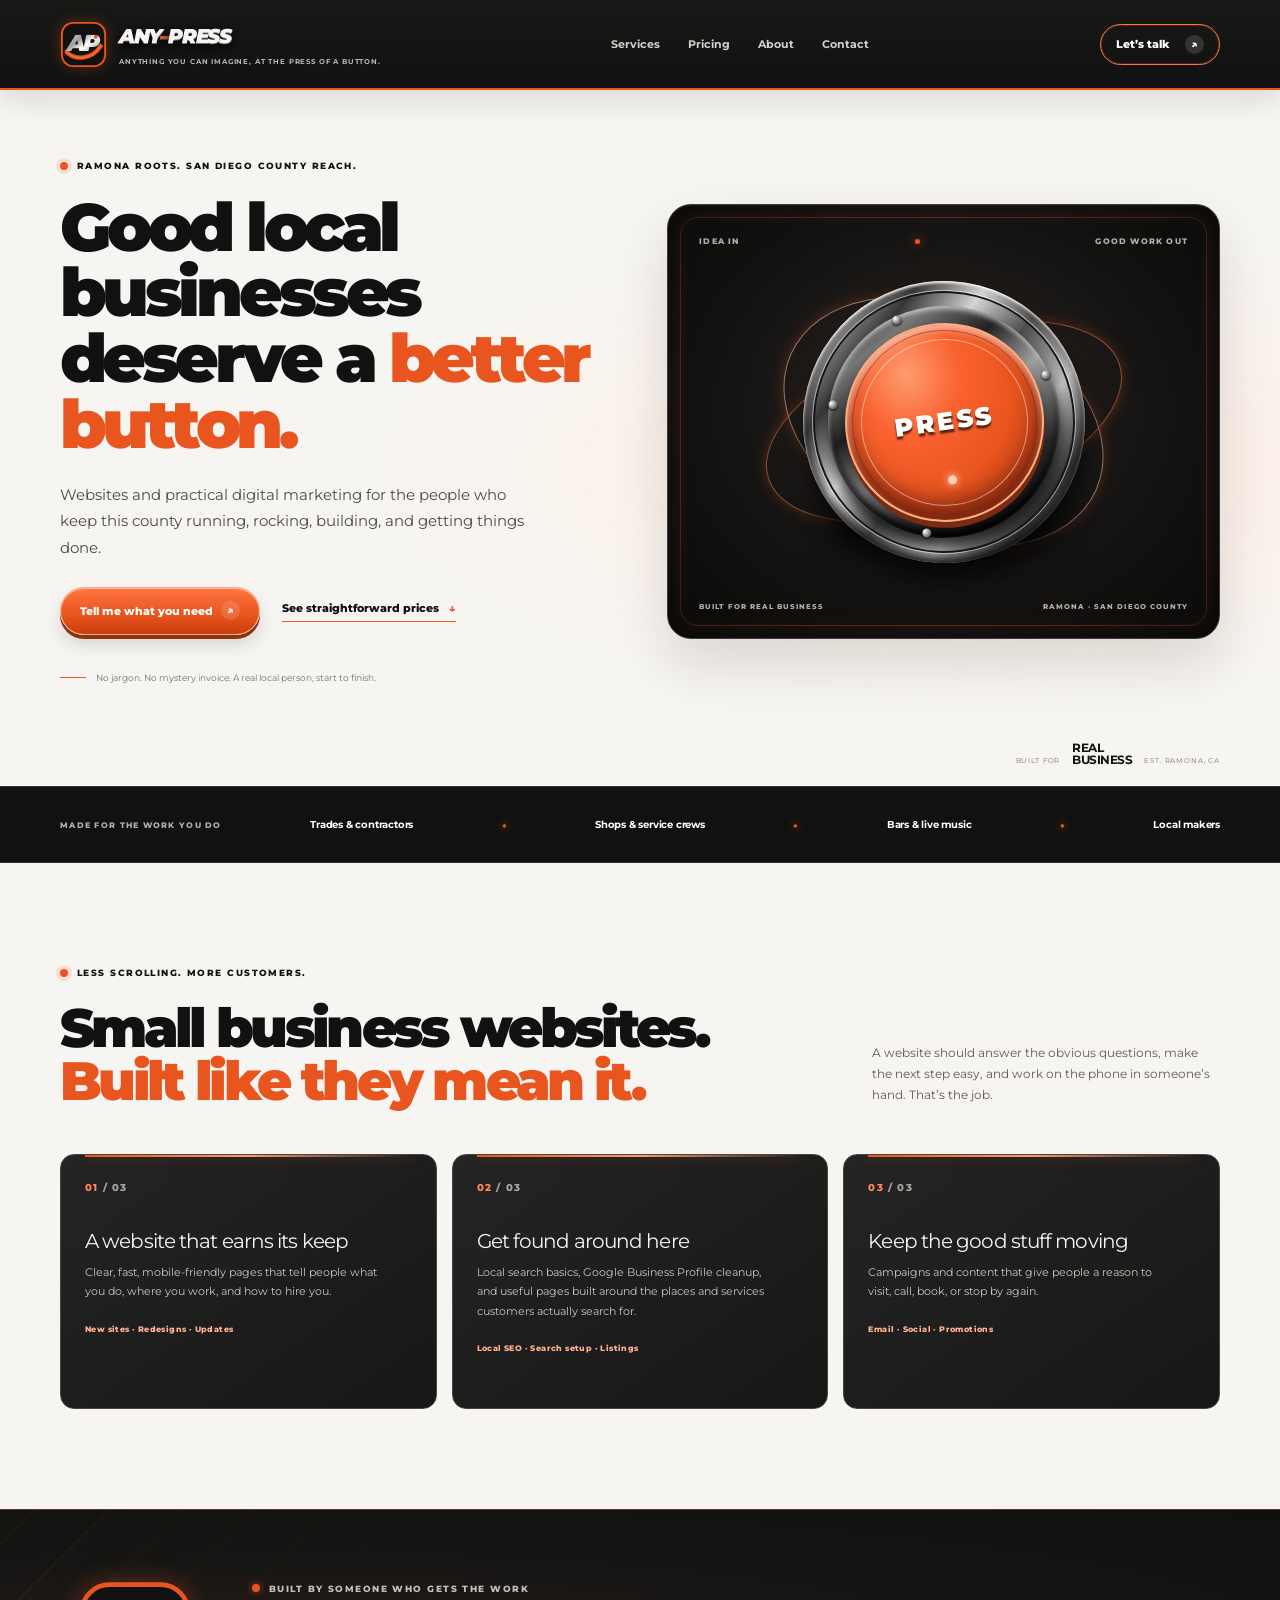
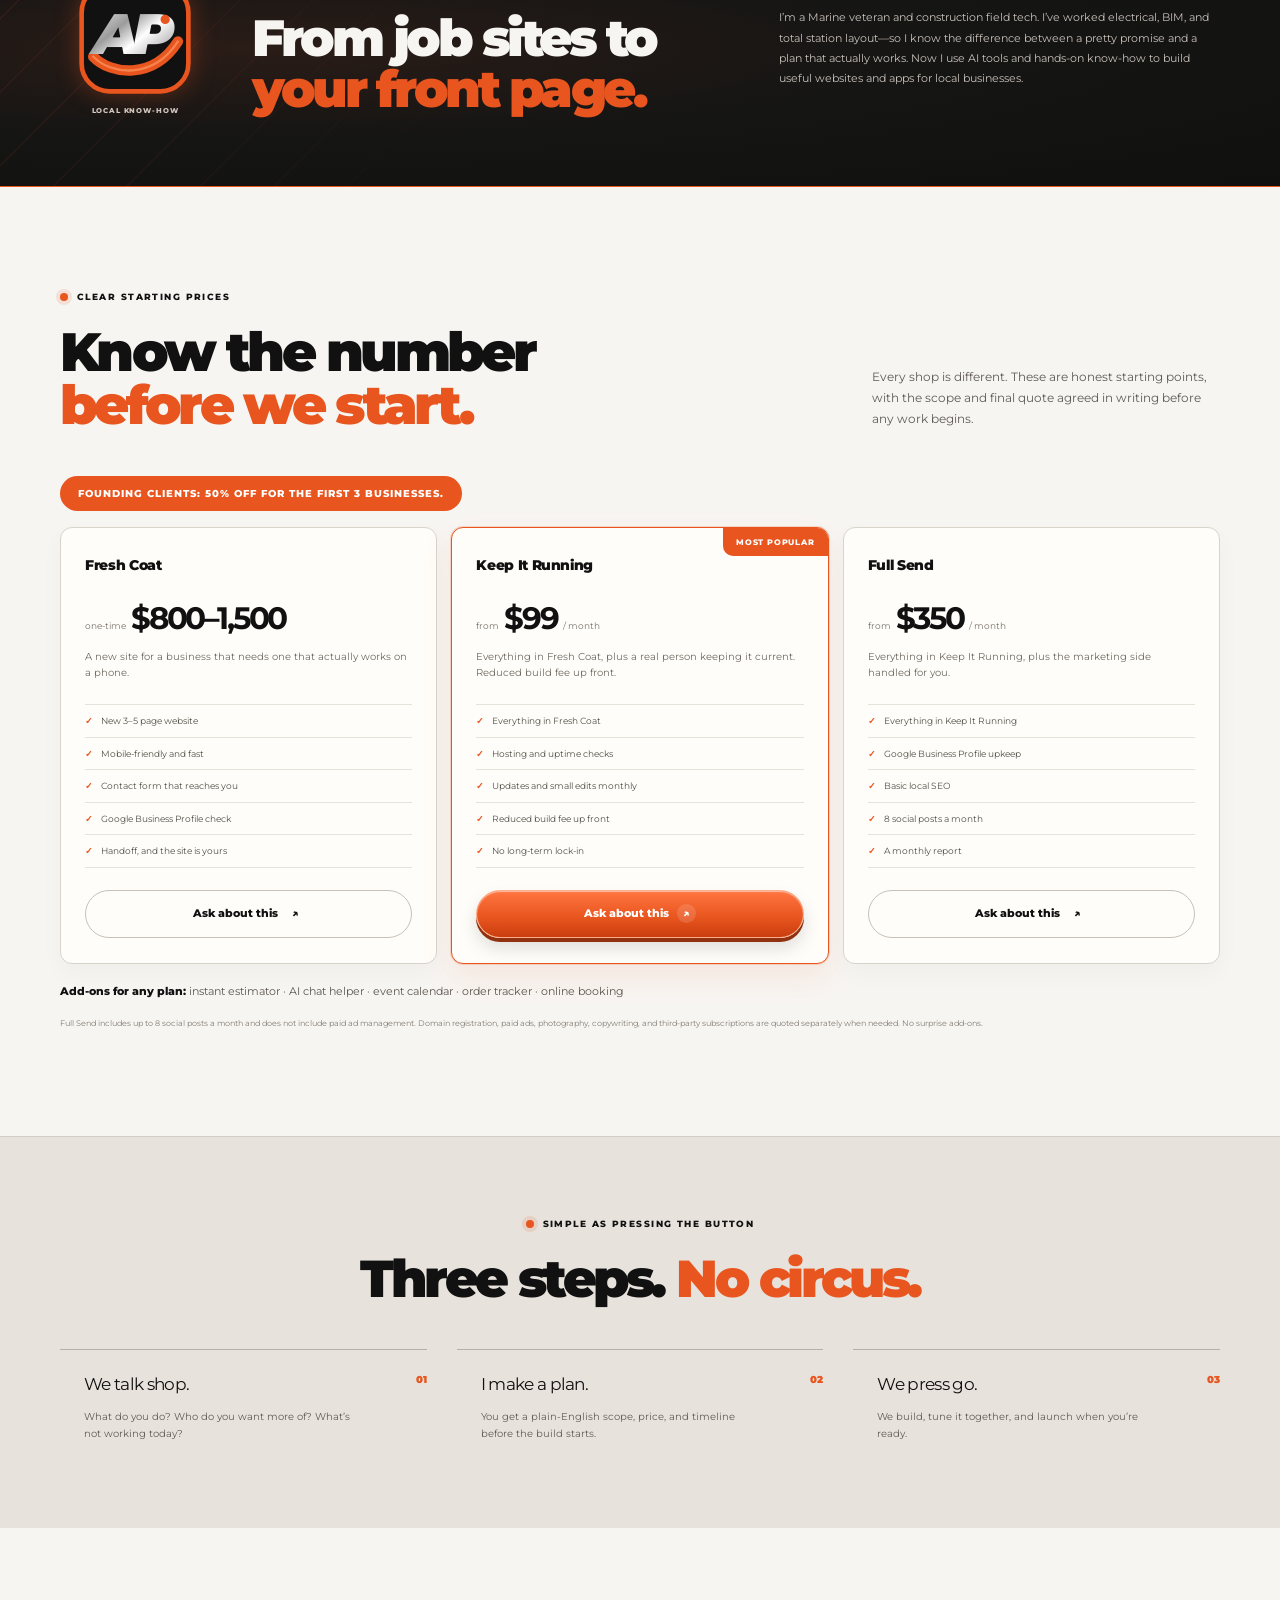
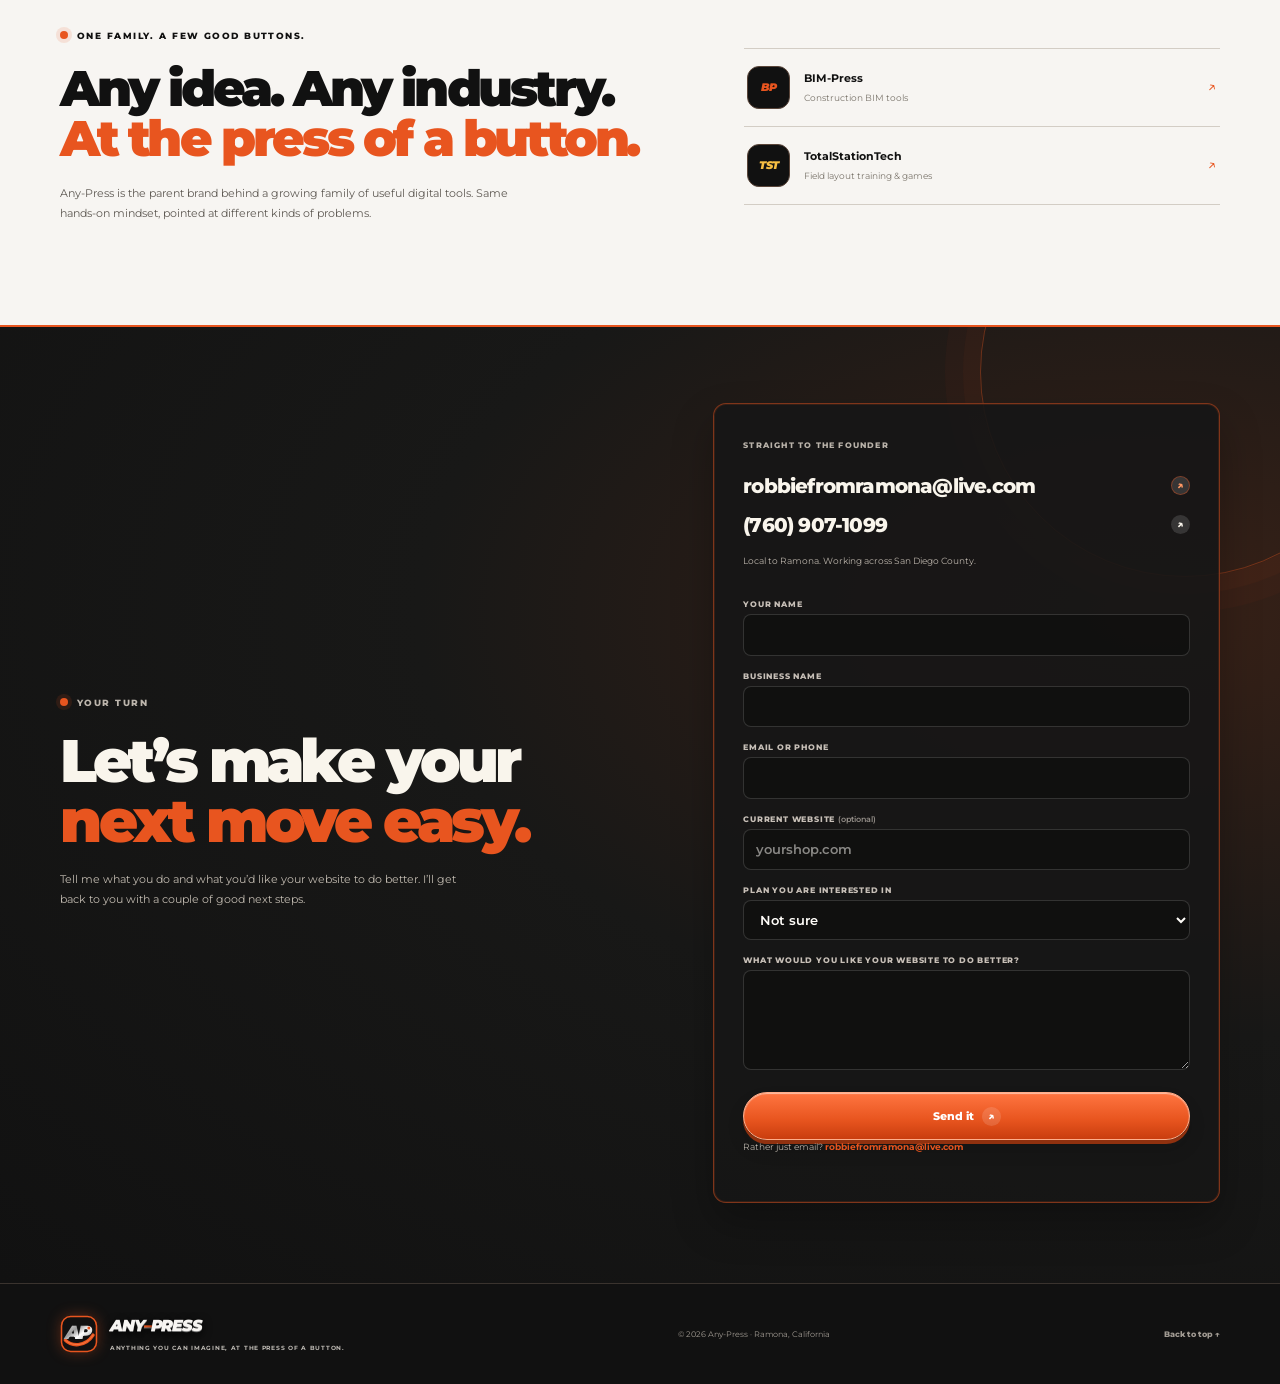
==== commit 6462f49e: "Add the Netlify contact form and a thanks page - Real form in the contact card: name, business name," ====
--- a/index.html
+++ b/index.html
@@ -292,7 +292,42 @@
       <a class="contact-email" href="mailto:robbiefromramona@live.com?subject=Any-Press%20website%20project">robbiefromramona@live.com <span class="button-symbol" aria-hidden="true">↗</span></a>
       <a class="contact-phone" href="tel:+17609071099">(760) 907-1099 <span class="button-symbol" aria-hidden="true">↗</span></a>
       <p>Local to Ramona. Working across San Diego County.</p>
-      <a href="mailto:robbiefromramona@live.com?subject=Any-Press%20website%20project" class="button button-orange">Start a conversation <span class="button-symbol" aria-hidden="true">↗</span></a>
+
+      <!-- Netlify Forms. Submissions appear in the Netlify dashboard under
+           Forms > contact, and get emailed once notifications are turned on.
+           The bot-field below is a honeypot: it stays hidden, so anything
+           that fills it in is a bot and the submission is dropped. -->
+      <form class="contact-form" name="contact" method="POST" action="/thanks.html" data-netlify="true" netlify-honeypot="bot-field">
+        <input type="hidden" name="form-name" value="contact">
+        <p class="form-hp"><label>Leave this field empty: <input name="bot-field" tabindex="-1" autocomplete="off"></label></p>
+
+        <label for="cf-name">Your name</label>
+        <input id="cf-name" name="name" type="text" autocomplete="name" required>
+
+        <label for="cf-business">Business name</label>
+        <input id="cf-business" name="business" type="text" autocomplete="organization" required>
+
+        <label for="cf-reach">Email or phone</label>
+        <input id="cf-reach" name="email-or-phone" type="text" required>
+
+        <label for="cf-site">Current website <span>(optional)</span></label>
+        <input id="cf-site" name="current-website" type="text" placeholder="yourshop.com">
+
+        <label for="cf-plan">Plan you are interested in</label>
+        <select id="cf-plan" name="plan-interest">
+          <option>Fresh Coat</option>
+          <option>Keep It Running</option>
+          <option>Full Send</option>
+          <option selected>Not sure</option>
+        </select>
+
+        <label for="cf-message">What would you like your website to do better?</label>
+        <textarea id="cf-message" name="message" rows="4"></textarea>
+
+        <button type="submit" class="button button-orange">Send it <span class="button-symbol" aria-hidden="true">↗</span></button>
+      </form>
+
+      <p class="form-backup">Rather just email? <a href="mailto:robbiefromramona@live.com?subject=Any-Press%20website%20project">robbiefromramona@live.com</a></p>
     </div>
   </div>
 </section>
--- a/style.css
+++ b/style.css
@@ -22,3 +22,27 @@
 
 /* Tap-to-call line in the contact card, matched to the email line above it */
 .contact-phone{letter-spacing:-.04em;justify-content:space-between;align-items:center;margin:0 0 14px;font-size:clamp(15px,2vw,20px);font-weight:800;display:flex}
+
+/* Contact form inside the dark contact card */
+.contact-form{color-scheme:dark;gap:4px;margin-top:4px;display:grid}
+.contact-form label{letter-spacing:.1em;text-transform:uppercase;color:#c7bfb7;margin-top:10px;font-size:8px;font-weight:800}
+.contact-form label span{letter-spacing:0;text-transform:none;opacity:.7;font-weight:600}
+.contact-form input,.contact-form select,.contact-form textarea{background:#0f0f0ecc;color:var(--cream);border:1px solid #ffffff26;border-radius:8px;width:100%;padding:10px 12px;font-family:var(--font-ui);font-size:13px;font-weight:600}
+.contact-form textarea{resize:vertical;min-height:84px;line-height:1.5}
+.contact-form input:focus,.contact-form select:focus,.contact-form textarea:focus{border-color:var(--orange);outline:2px solid #e8551f59;outline-offset:1px}
+.contact-form button{cursor:pointer;width:100%;margin-top:18px;font-family:var(--font-ui)}
+
+/* Honeypot: must stay hidden from real people */
+.form-hp{position:absolute;left:-9999px;width:1px;height:1px;overflow:hidden}
+
+/* Backup mailto line under the form */
+.form-backup{color:#9a9188;margin:12px 0 0;font-size:11px}
+.form-backup a{color:var(--orange);font-weight:700}
+
+/* thanks.html - the page the contact form redirects to */
+.thanks-section{min-height:calc(100vh - 172px);align-items:center;display:flex}
+.thanks-inner{max-width:640px}
+.thanks-copy{color:#c7bfb7;margin:14px 0 0;font-size:14px;line-height:1.7}
+.thanks-copy a{color:var(--orange);font-weight:700}
+.thanks-actions{flex-wrap:wrap;align-items:center;gap:14px 22px;margin-top:26px;display:flex}
+.thanks-actions .button{width:auto}
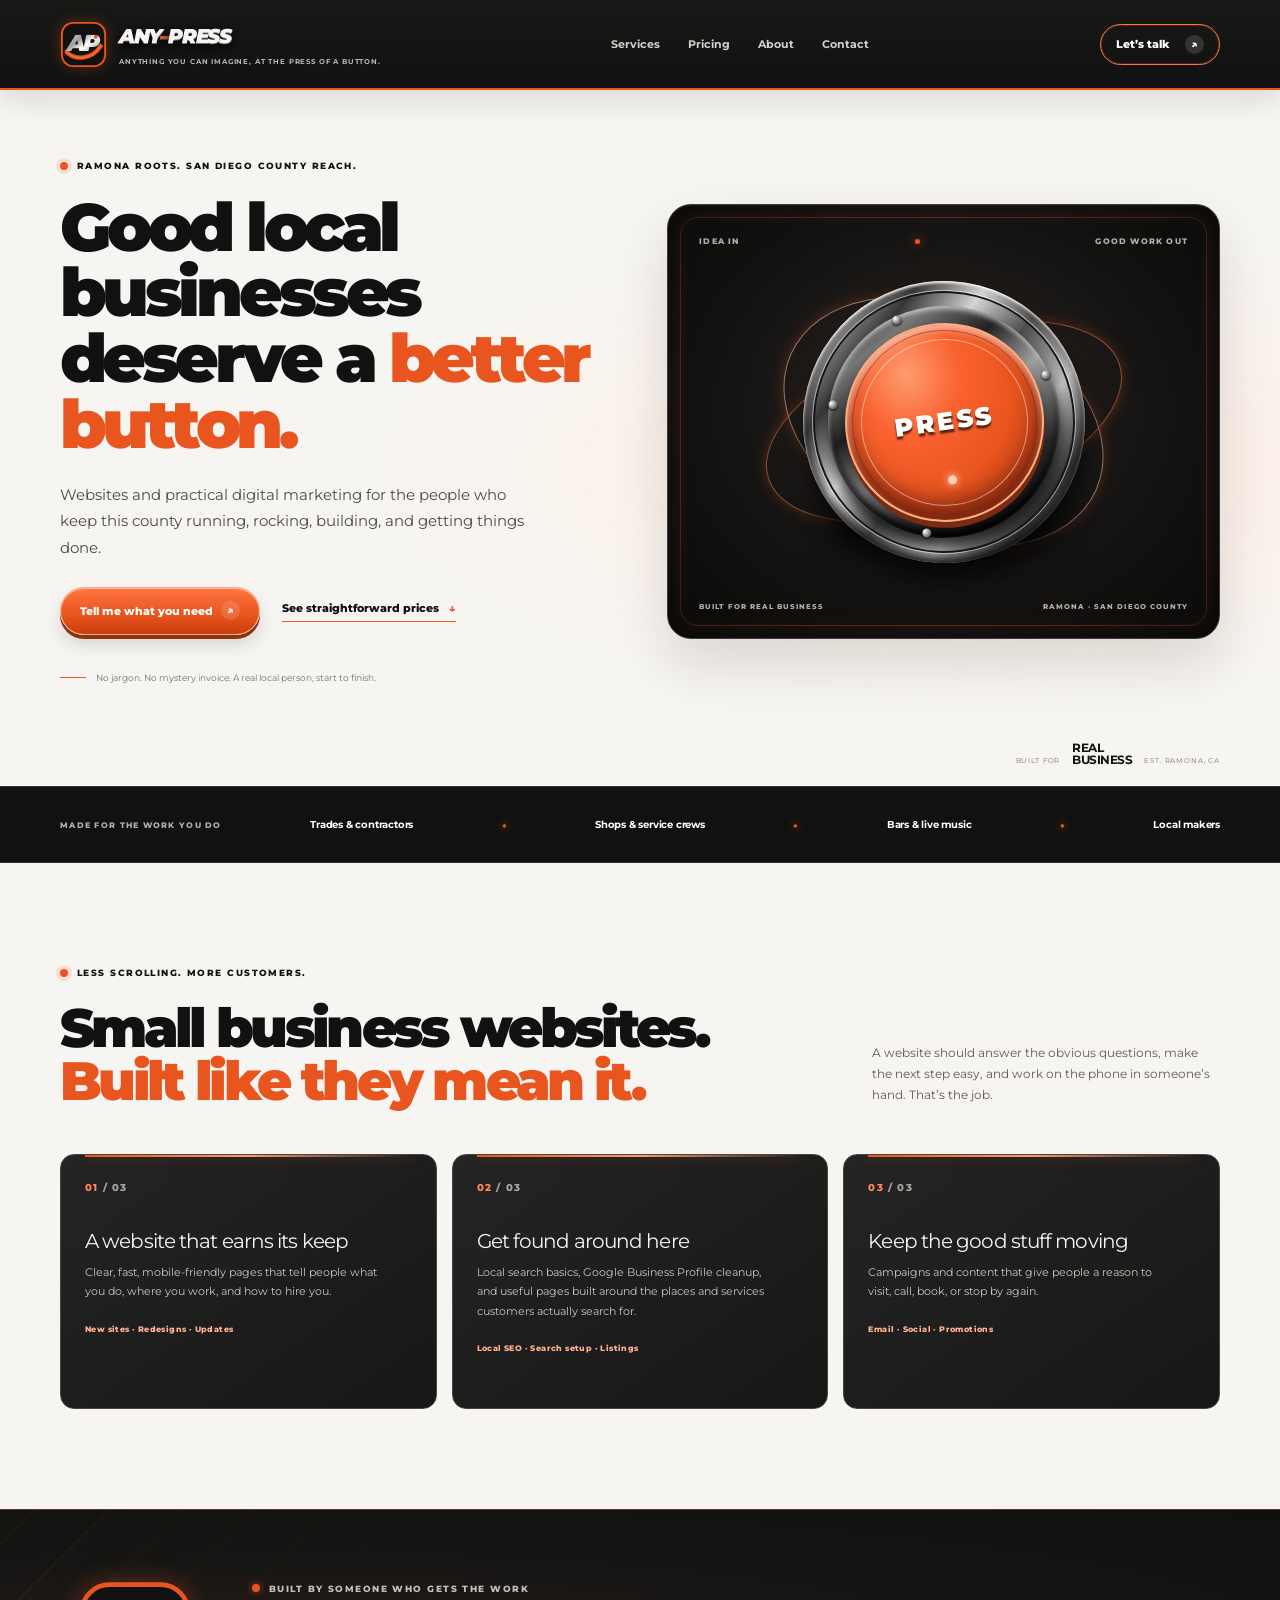
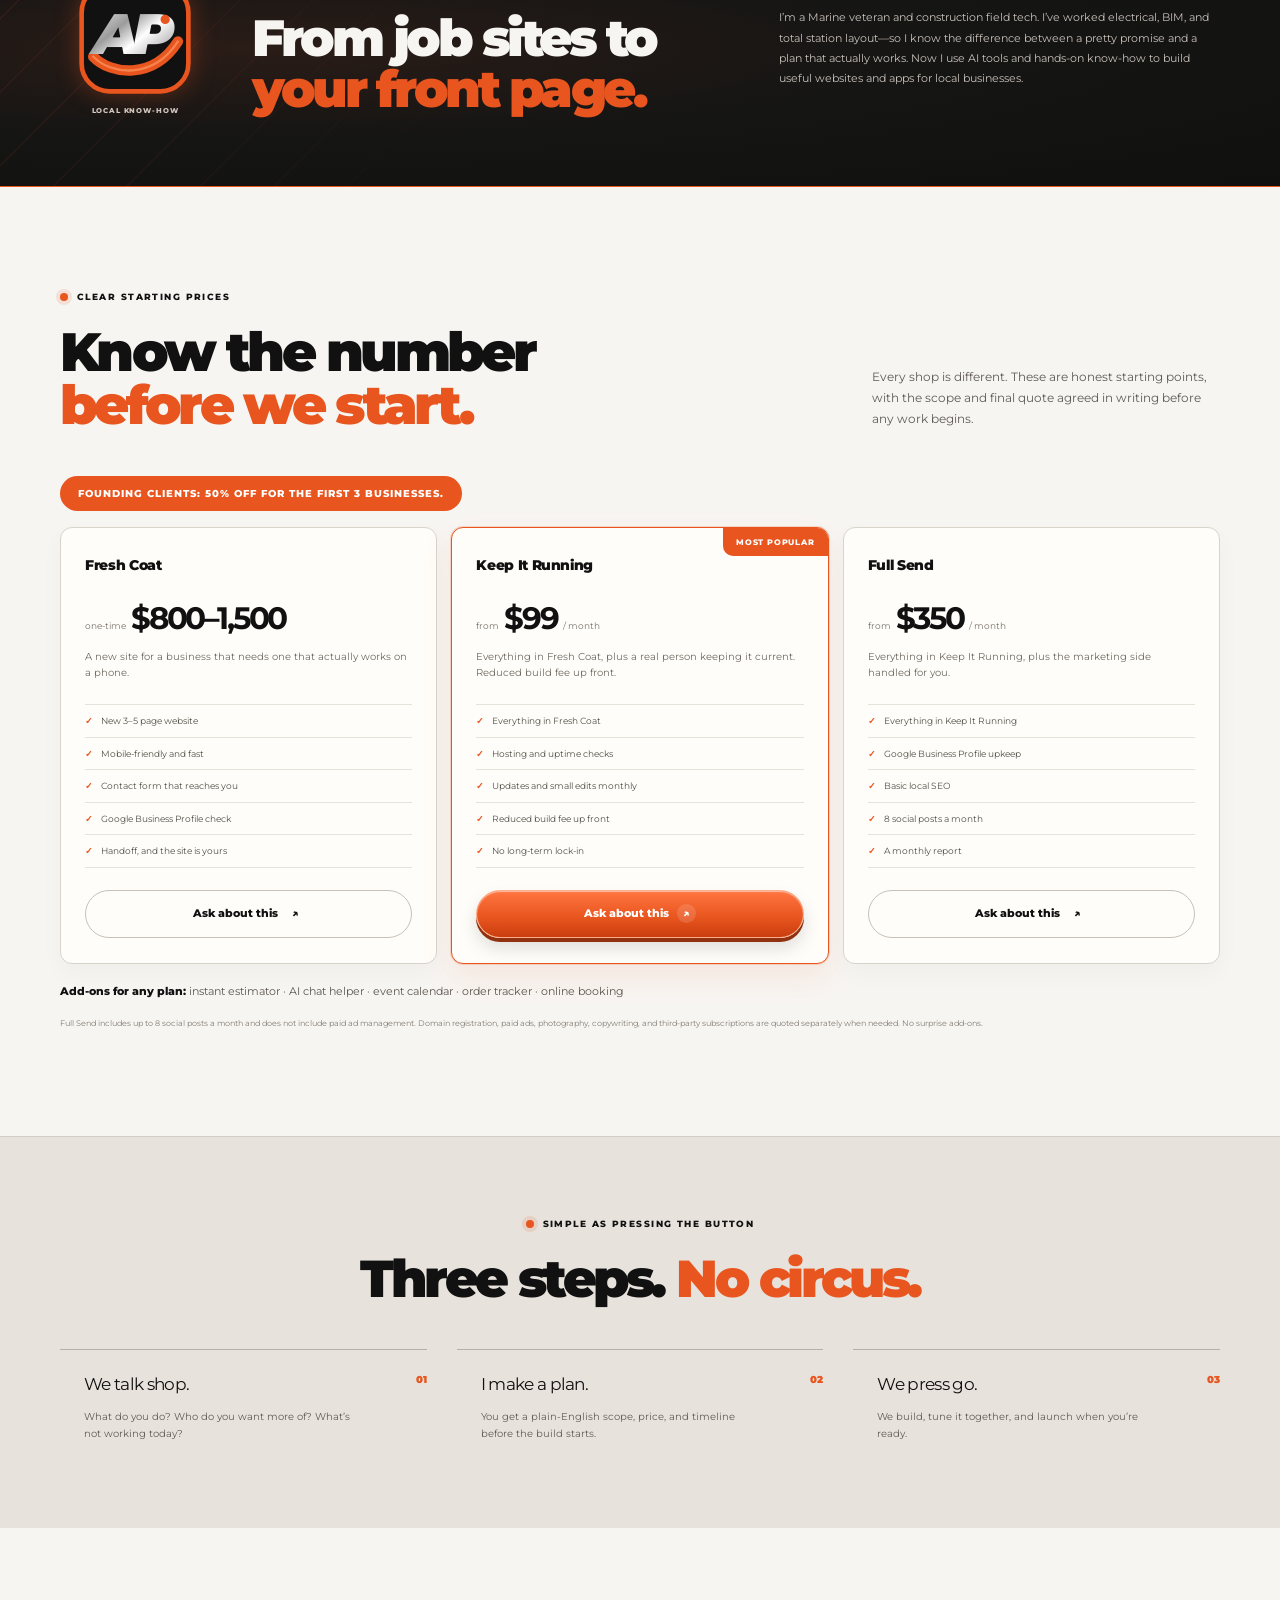
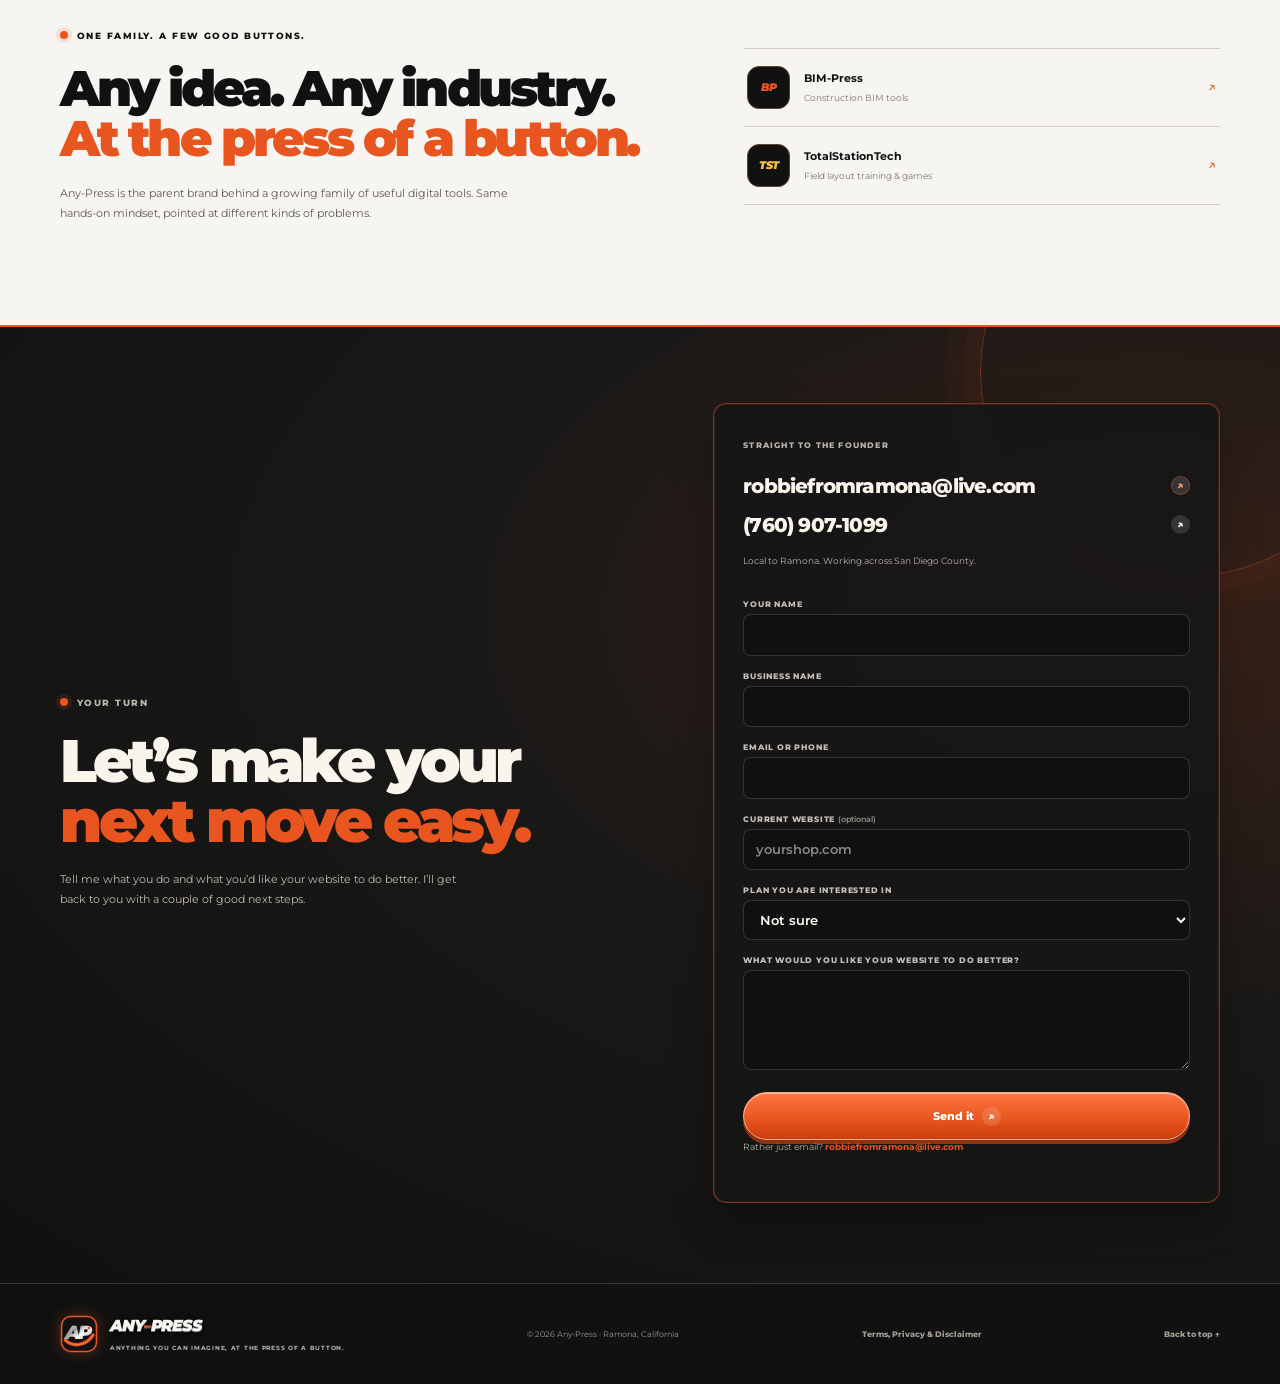
==== commit a7e0ce8b: "Add legal.html and link it in the footer Follows the BIM-Press legal pattern. Note: bim-press keeps " ====
--- a/index.html
+++ b/index.html
@@ -354,6 +354,7 @@
       </span>
     </a>
     <div class="footer-copy">© 2026 Any-Press · Ramona, California</div>
+    <a class="footer-legal" href="legal.html">Terms, Privacy &amp; Disclaimer</a>
     <a class="back-top" href="#top">Back to top ↑</a>
   </div>
 </footer>
--- a/style.css
+++ b/style.css
@@ -36,7 +36,7 @@
 .form-hp{position:absolute;left:-9999px;width:1px;height:1px;overflow:hidden}
 
 /* Backup mailto line under the form */
-.form-backup{color:#9a9188;margin:12px 0 0;font-size:11px}
+.form-backup{color:#9a9188;margin:18px 0 0;font-size:11px}
 .form-backup a{color:var(--orange);font-weight:700}
 
 /* thanks.html - the page the contact form redirects to */
@@ -46,3 +46,35 @@
 .thanks-copy a{color:var(--orange);font-weight:700}
 .thanks-actions{flex-wrap:wrap;align-items:center;gap:14px 22px;margin-top:26px;display:flex}
 .thanks-actions .button{width:auto}
+
+/* Phone header fix: at 375px the brand lockup forced its full width and
+   pushed the "Let's talk" button off the right edge, which made the whole
+   page scroll sideways. Dropping the tagline and letting the brand shrink
+   gives the button room. */
+@media (max-width:560px){
+  .brand{min-width:0;flex-shrink:1}
+  .brand-lockup{min-width:0}
+  .brand-lockup small{display:none}
+  .header-cta{flex-shrink:0;min-height:44px;padding:0 14px}
+  .mobile-nav summary{min-height:44px;align-items:center;display:flex}
+  .back-top{min-height:36px;align-items:center;display:inline-flex}
+}
+
+/* Footer link to the legal page */
+.footer-legal{color:#a09a92;min-height:36px;align-items:center;font-size:8px;font-weight:800;display:inline-flex}
+.footer-legal:hover{color:var(--orange)}
+
+/* legal.html - Terms, Privacy and Disclaimer on one page */
+body{background:var(--paper)}
+.legal-page{max-width:780px;padding:54px 0 80px}
+.legal-title{letter-spacing:-.05em;margin:0;font-size:clamp(34px,5vw,52px);font-weight:900;line-height:1.02}
+.legal-title em{color:var(--orange);font-style:normal}
+.legal-updated{color:#837c72;margin:14px 0 0;font-size:11px;font-weight:700}
+.legal-toc{flex-wrap:wrap;gap:10px;margin:24px 0 0;display:flex}
+.legal-toc a{letter-spacing:.04em;color:var(--ink);border:1px solid var(--line);border-radius:999px;padding:10px 16px;font-size:10px;font-weight:800}
+.legal-toc a:hover{border-color:var(--orange);color:var(--orange)}
+.legal-block{border-top:1px solid var(--line);margin-top:42px;padding-top:34px}
+.legal-block h2{letter-spacing:-.03em;margin:0 0 10px;font-size:clamp(24px,3.4vw,32px);font-weight:900}
+.legal-block h3{margin:28px 0 7px;font-size:14px;font-weight:800}
+.legal-block p{color:#4a443e;margin:0;font-size:14px;line-height:1.75}
+.legal-block a{color:var(--orange);font-weight:700;text-decoration:underline}
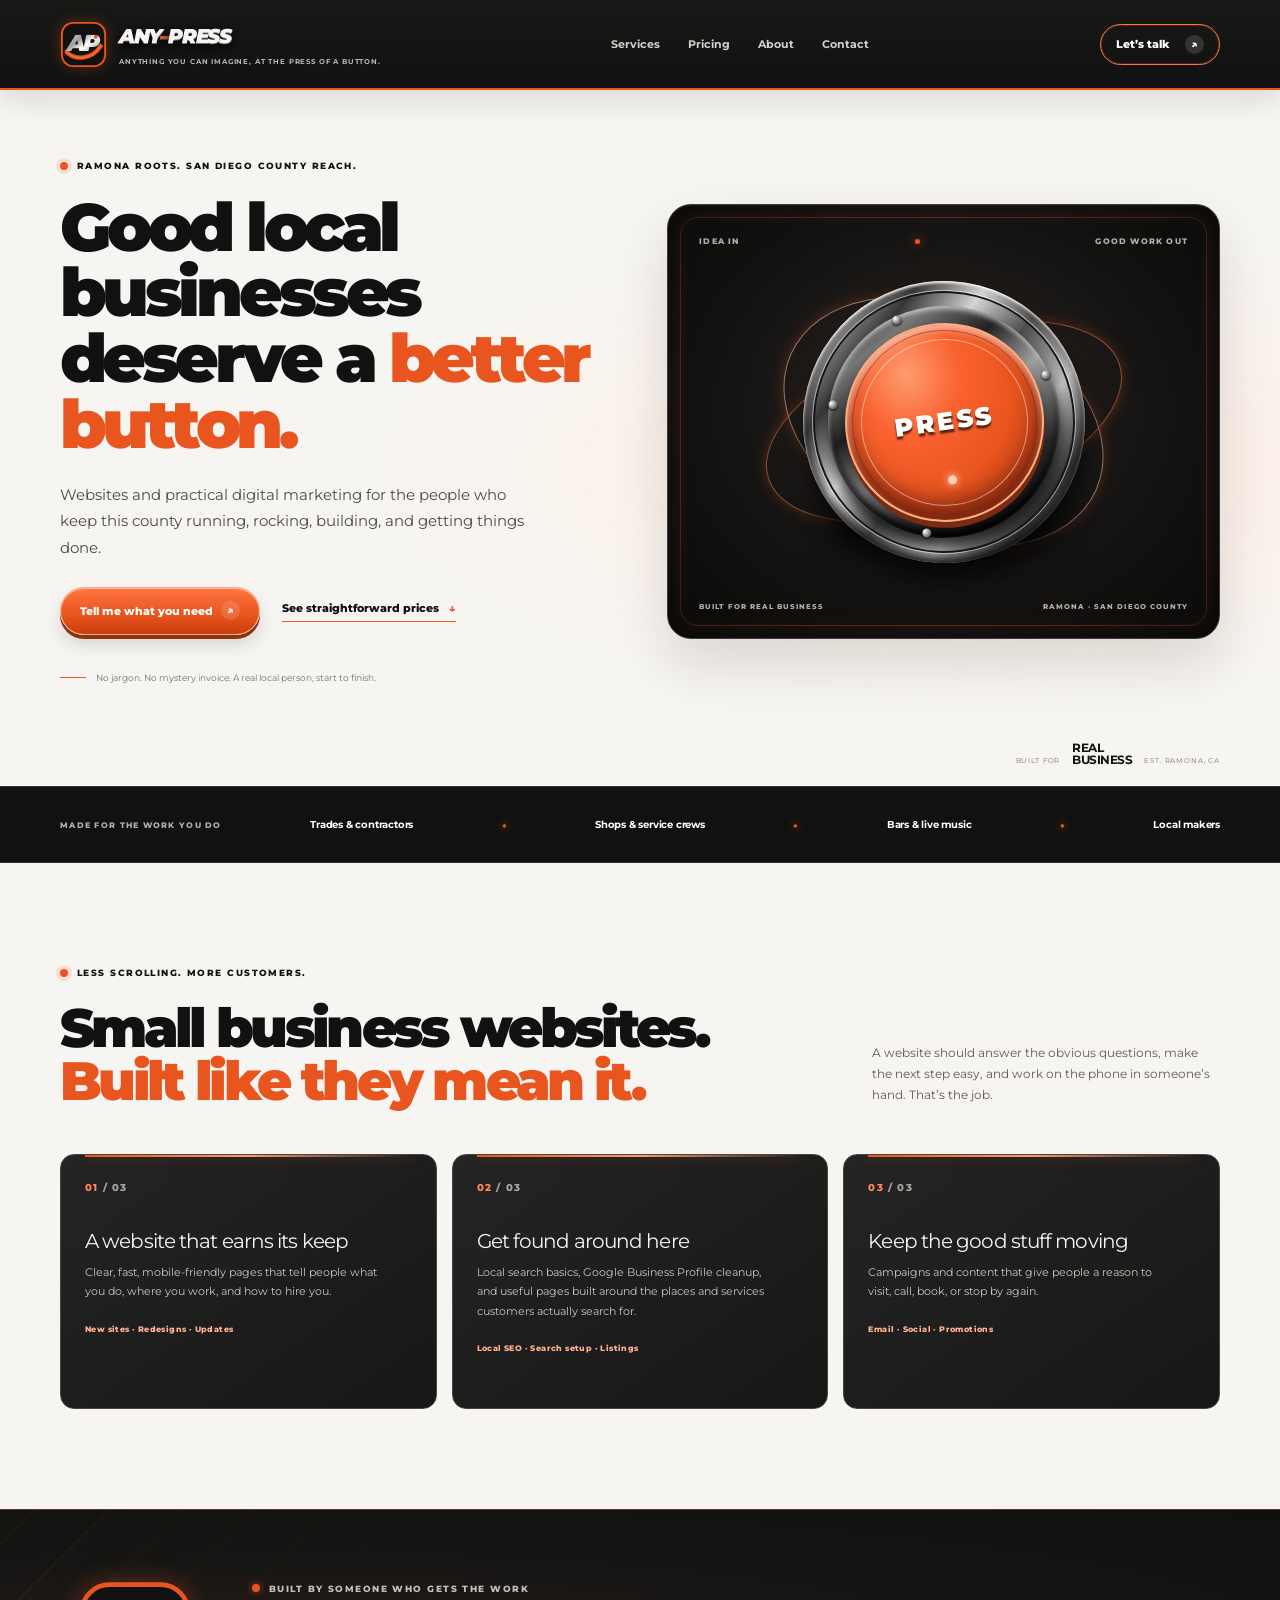
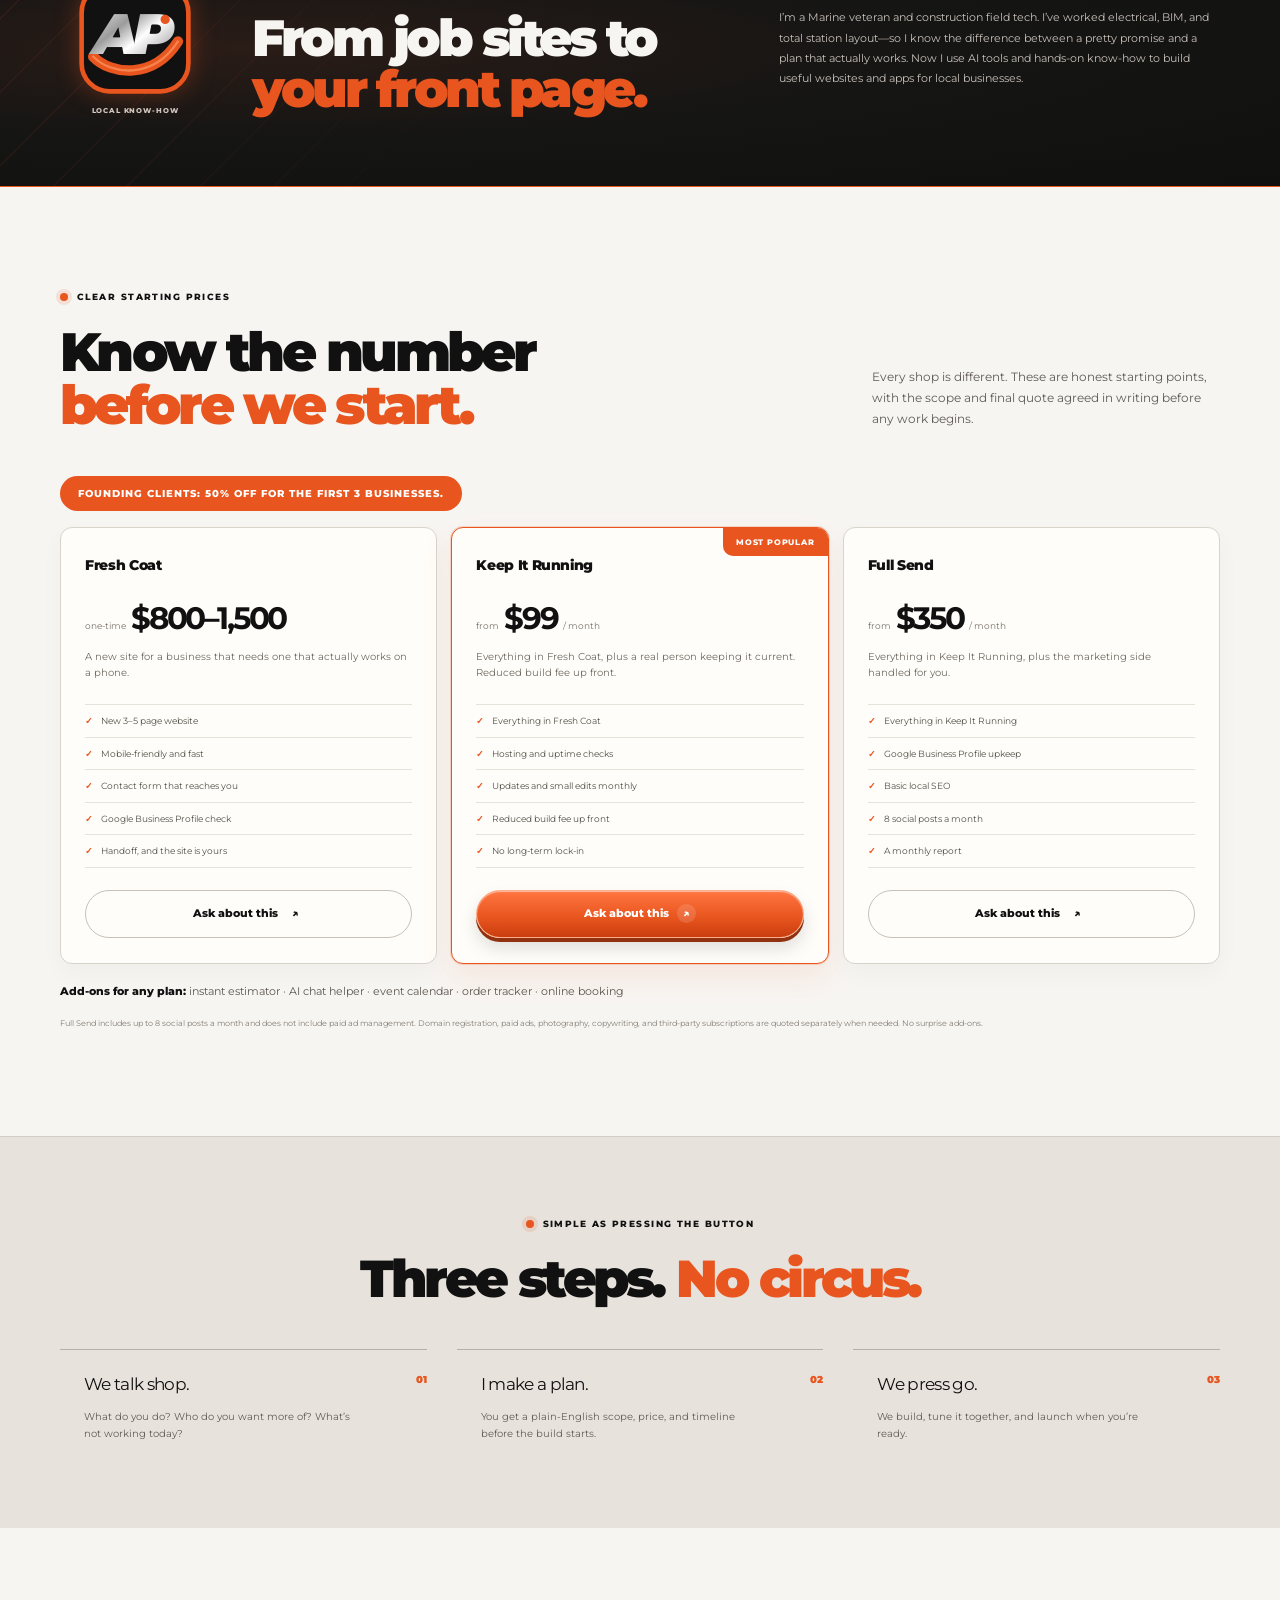
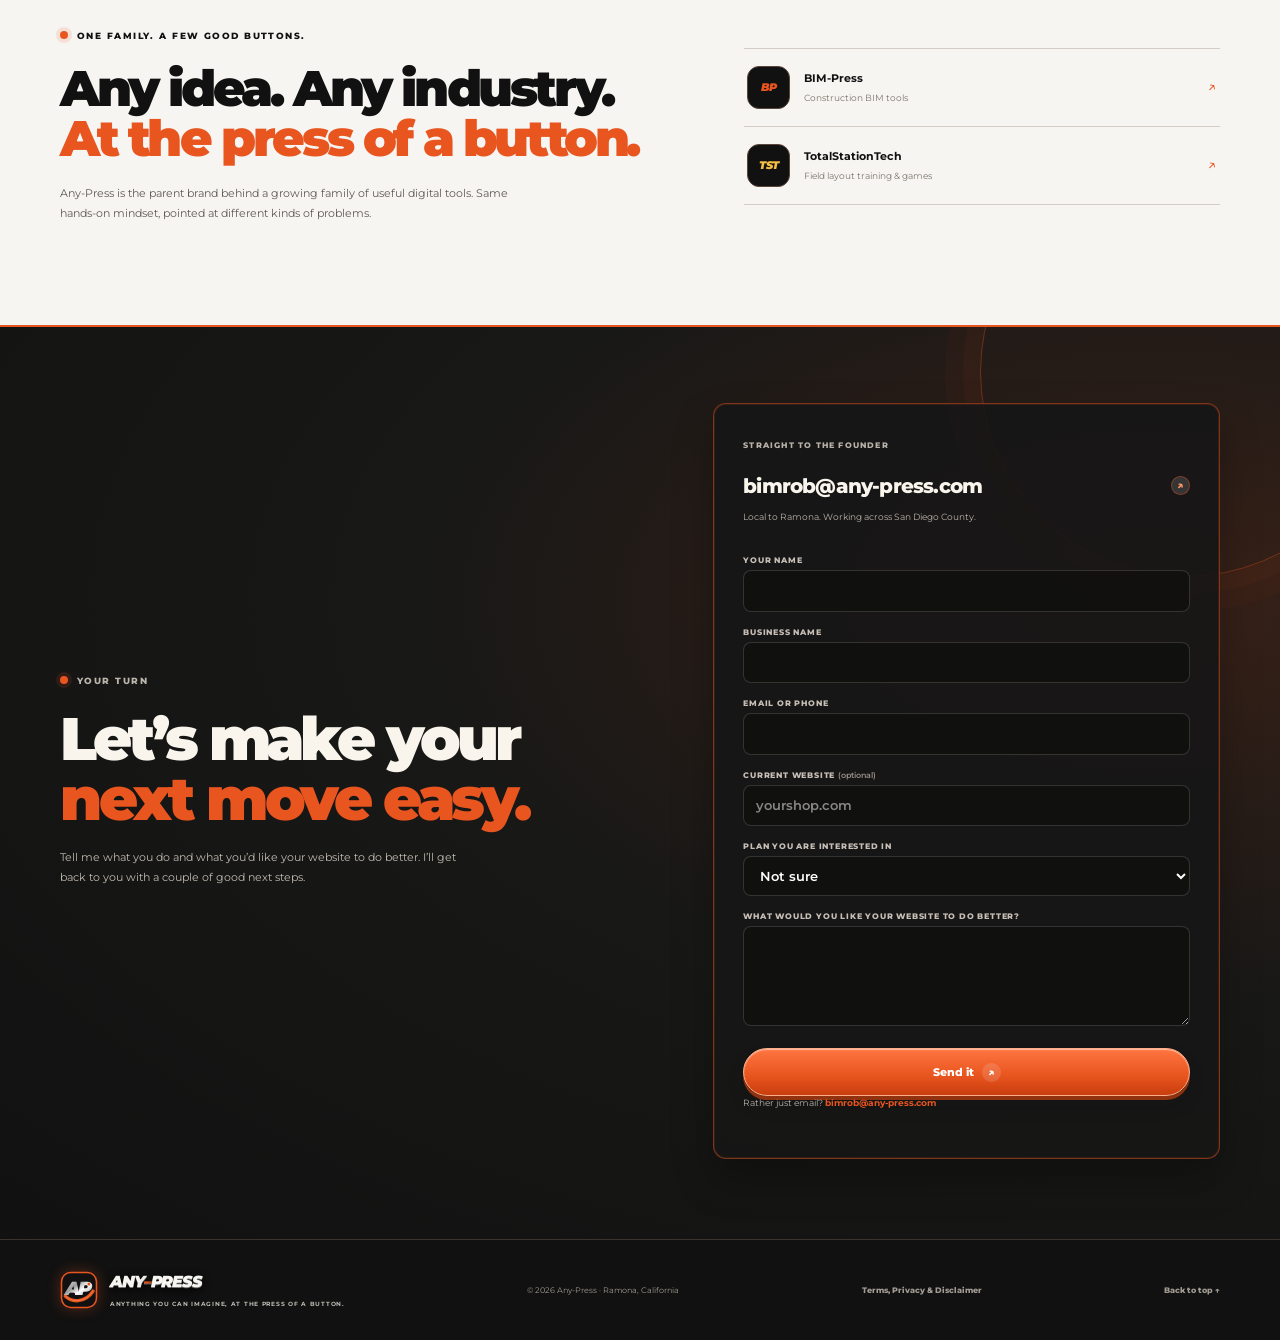
==== commit a2aea181: "Replace personal contact details with the any-press.com address Swap the personal email for bimrob@a" ====
--- a/index.html
+++ b/index.html
@@ -5,7 +5,55 @@
 <meta name="viewport" content="width=device-width, initial-scale=1">
 <title>Any-Press | Websites &amp; Digital Marketing in San Diego County</title>
 <meta name="description" content="Website redesign and practical digital marketing for small businesses in Ramona and San Diego County. Clear scope, straightforward starting prices, and a real local person.">
+<link rel="canonical" href="https://any-press.com/">
 <link rel="icon" href="favicon.svg">
+
+<!-- How this page looks when someone shares the link (Facebook, LinkedIn, texts) -->
+<meta property="og:type" content="website">
+<meta property="og:site_name" content="Any-Press">
+<meta property="og:url" content="https://any-press.com/">
+<meta property="og:title" content="Any-Press | Websites &amp; Digital Marketing in San Diego County">
+<meta property="og:description" content="Website redesign and practical digital marketing for small businesses in Ramona and San Diego County. Clear scope, straightforward starting prices, and a real local person.">
+<meta property="og:locale" content="en_US">
+<!-- TODO: add a 1200x630 share image. Save it in this folder as
+     og-image.png, then delete the two comment markers around the two
+     lines below so they become real tags. Until then, shared links show
+     text only, which is better than a broken image.
+<meta property="og:image" content="https://any-press.com/og-image.png">
+<meta name="twitter:image" content="https://any-press.com/og-image.png">
+-->
+<meta name="twitter:card" content="summary_large_image">
+<meta name="twitter:title" content="Any-Press | Websites &amp; Digital Marketing in San Diego County">
+<meta name="twitter:description" content="Website redesign and practical digital marketing for small businesses in Ramona and San Diego County.">
+
+<!-- Tells Google this is a real local business, so it can show the contact
+     email and service area. Keep it in step with the contact card below. -->
+<script type="application/ld+json">
+{
+  "@context": "https://schema.org",
+  "@type": "LocalBusiness",
+  "name": "Any-Press",
+  "description": "Website redesign and practical digital marketing for small businesses in Ramona and San Diego County, California.",
+  "url": "https://any-press.com/",
+  "email": "bimrob@any-press.com",
+  "priceRange": "$$",
+  "address": {
+    "@type": "PostalAddress",
+    "addressLocality": "Ramona",
+    "addressRegion": "CA",
+    "postalCode": "92065",
+    "addressCountry": "US"
+  },
+  "areaServed": {
+    "@type": "AdministrativeArea",
+    "name": "San Diego County, California"
+  },
+  "sameAs": [
+    "https://bim-press.com",
+    "https://totalstationtech.com"
+  ]
+}
+</script>
 <link rel="preconnect" href="https://fonts.googleapis.com">
 <link rel="preconnect" href="https://fonts.gstatic.com" crossorigin>
 <link href="https://fonts.googleapis.com/css2?family=Montserrat:wght@400;500;600;700;800;900&display=swap" rel="stylesheet">
@@ -287,10 +335,9 @@
       <p>Tell me what you do and what you’d like your website to do better. I’ll get back to you with a couple of good next steps.</p>
     </div>
     <div class="contact-card">
-      <!-- EDIT CONTACT INFO HERE: email address and phone number. -->
+      <!-- EDIT CONTACT INFO HERE: email address. -->
       <span class="contact-micro">STRAIGHT TO THE FOUNDER</span>
-      <a class="contact-email" href="mailto:robbiefromramona@live.com?subject=Any-Press%20website%20project">robbiefromramona@live.com <span class="button-symbol" aria-hidden="true">↗</span></a>
-      <a class="contact-phone" href="tel:+17609071099">(760) 907-1099 <span class="button-symbol" aria-hidden="true">↗</span></a>
+      <a class="contact-email" href="mailto:bimrob@any-press.com?subject=Any-Press%20website%20project">bimrob@any-press.com <span class="button-symbol" aria-hidden="true">↗</span></a>
       <p>Local to Ramona. Working across San Diego County.</p>
 
       <!-- Netlify Forms. Submissions appear in the Netlify dashboard under
@@ -327,7 +374,7 @@
         <button type="submit" class="button button-orange">Send it <span class="button-symbol" aria-hidden="true">↗</span></button>
       </form>
 
-      <p class="form-backup">Rather just email? <a href="mailto:robbiefromramona@live.com?subject=Any-Press%20website%20project">robbiefromramona@live.com</a></p>
+      <p class="form-backup">Rather just email? <a href="mailto:bimrob@any-press.com?subject=Any-Press%20website%20project">bimrob@any-press.com</a></p>
     </div>
   </div>
 </section>
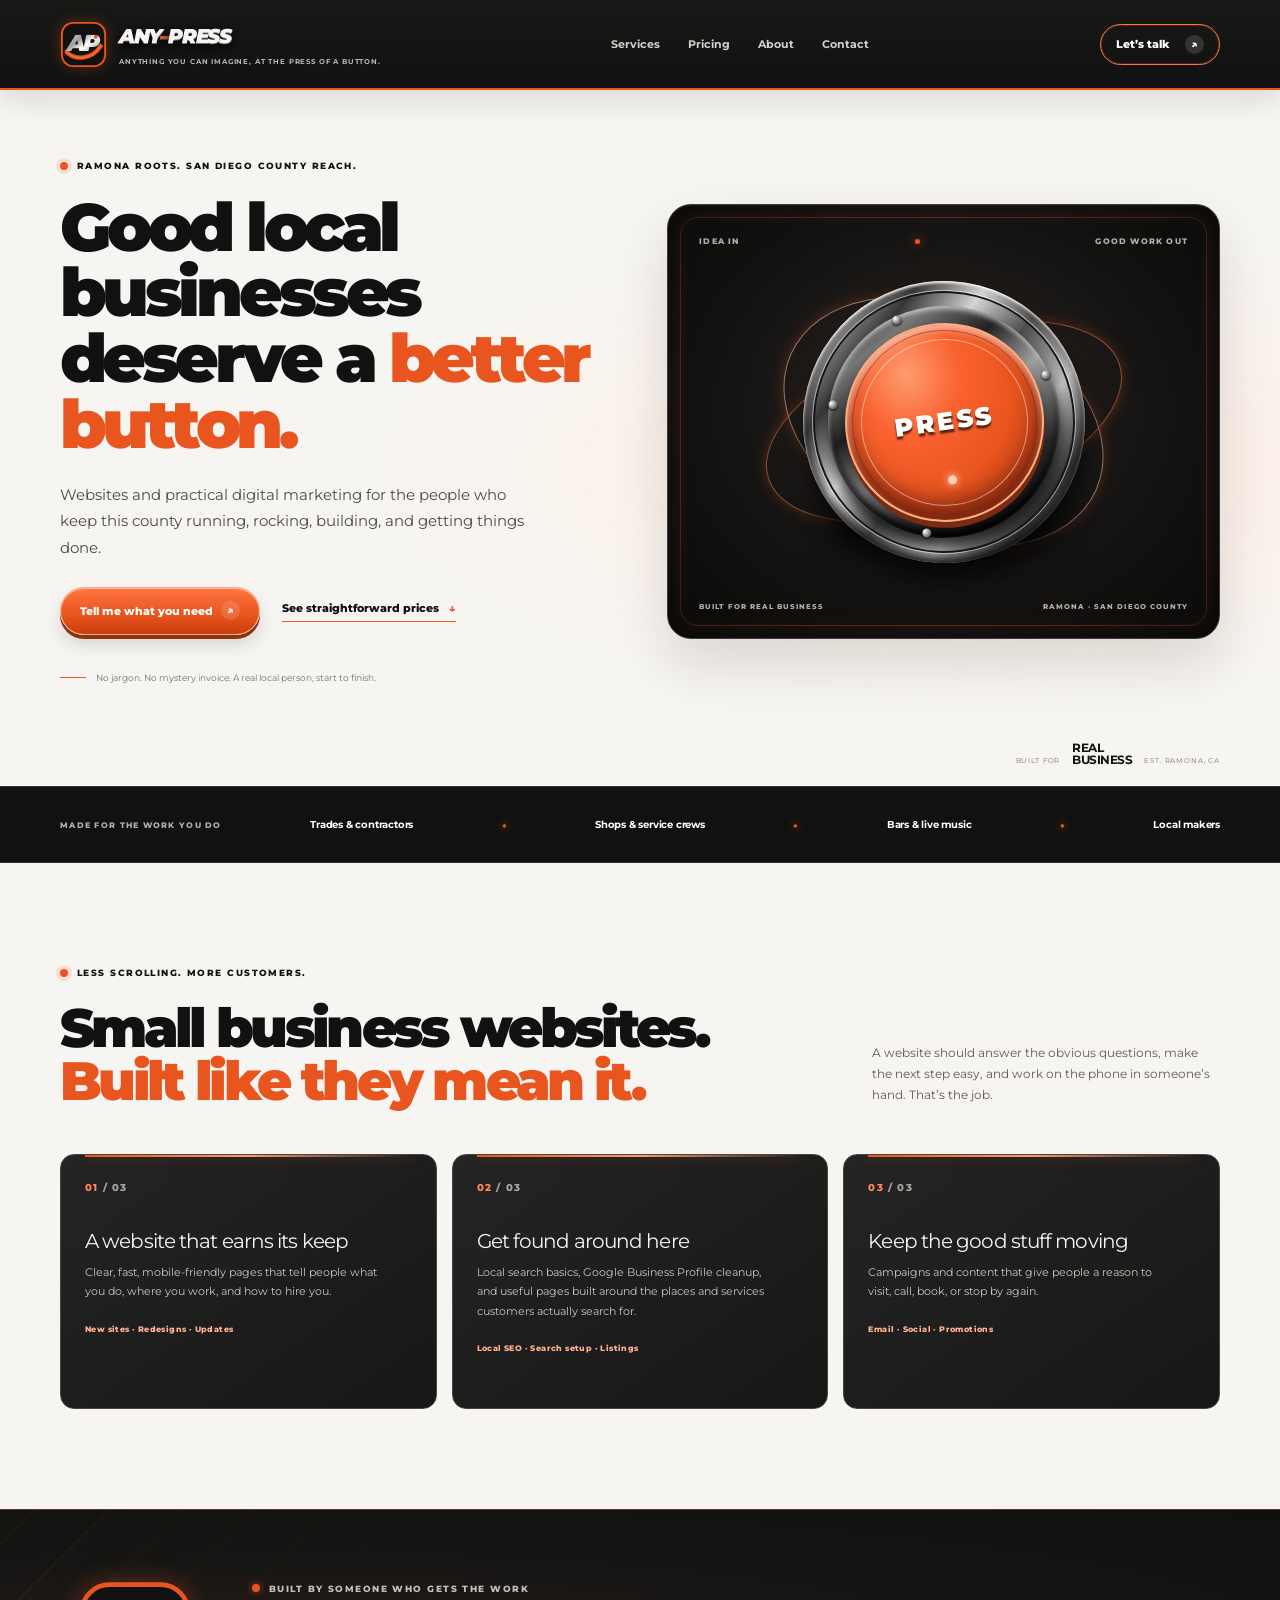
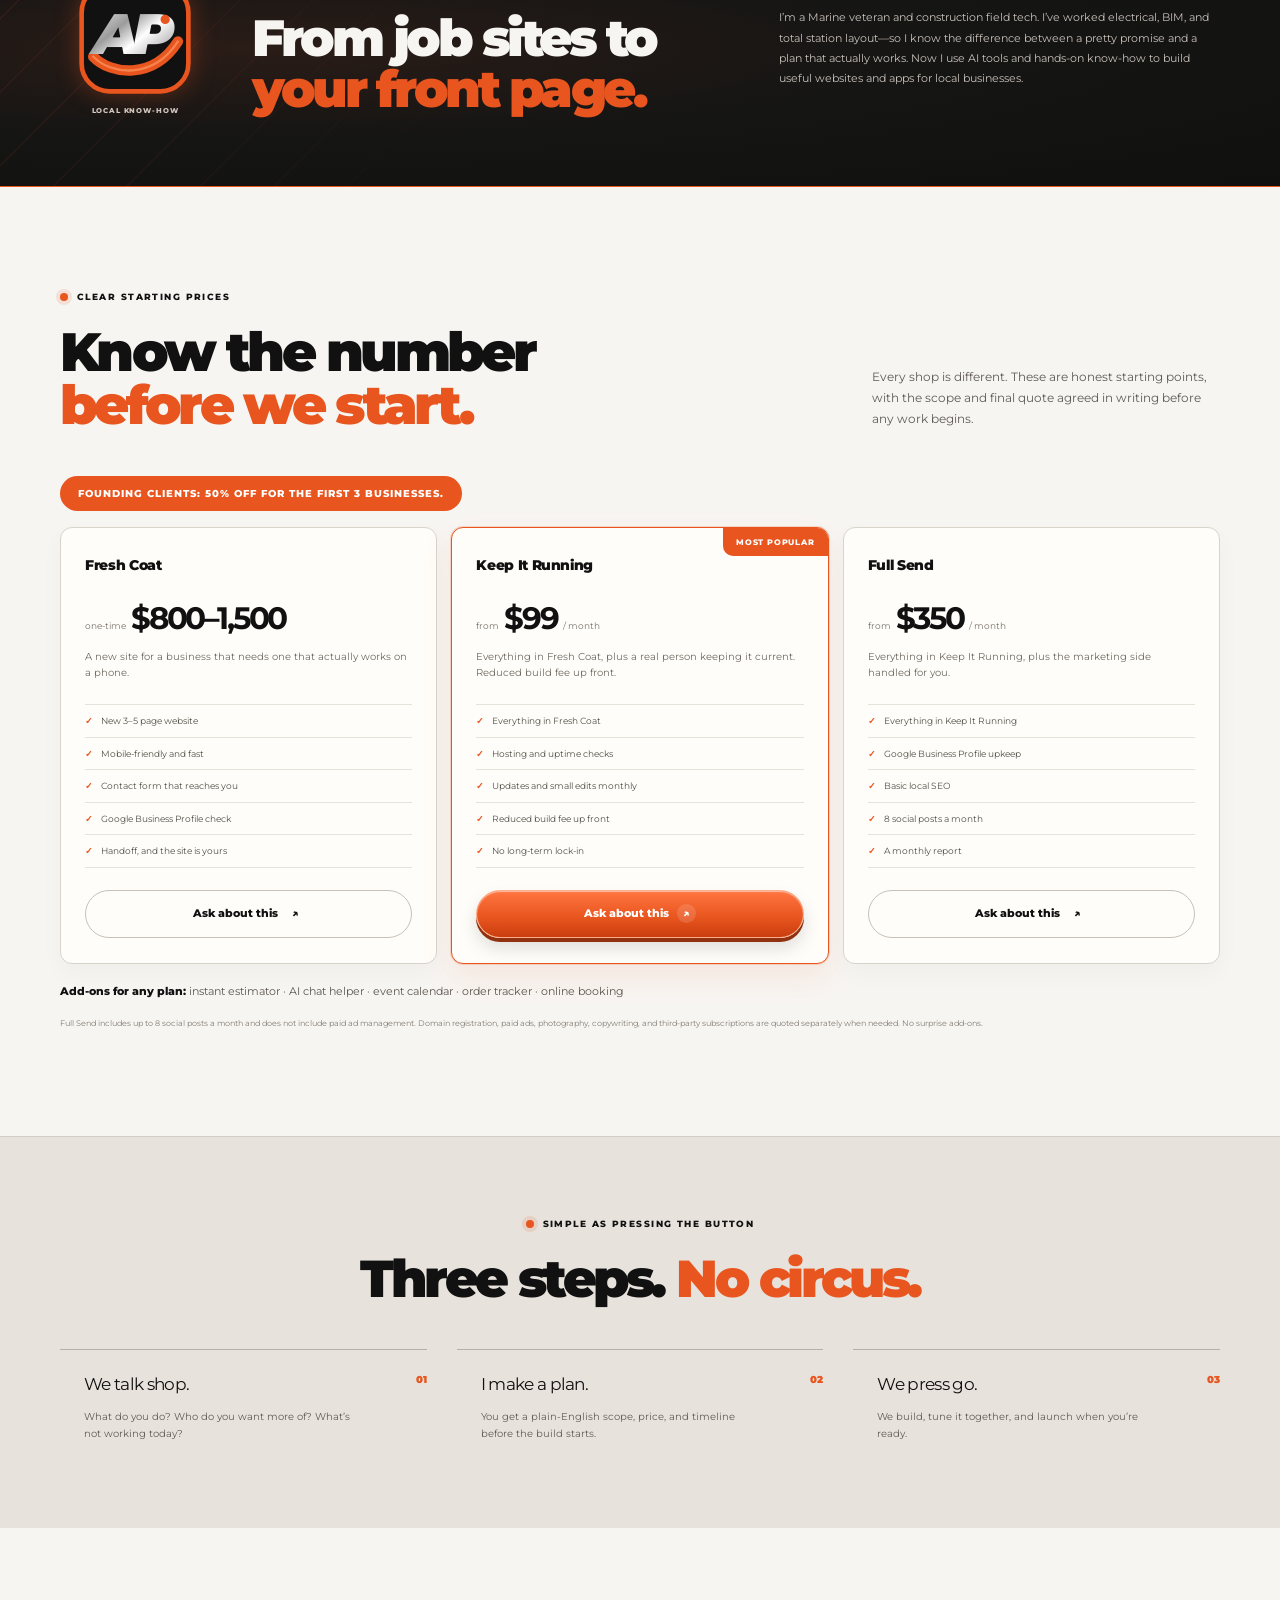
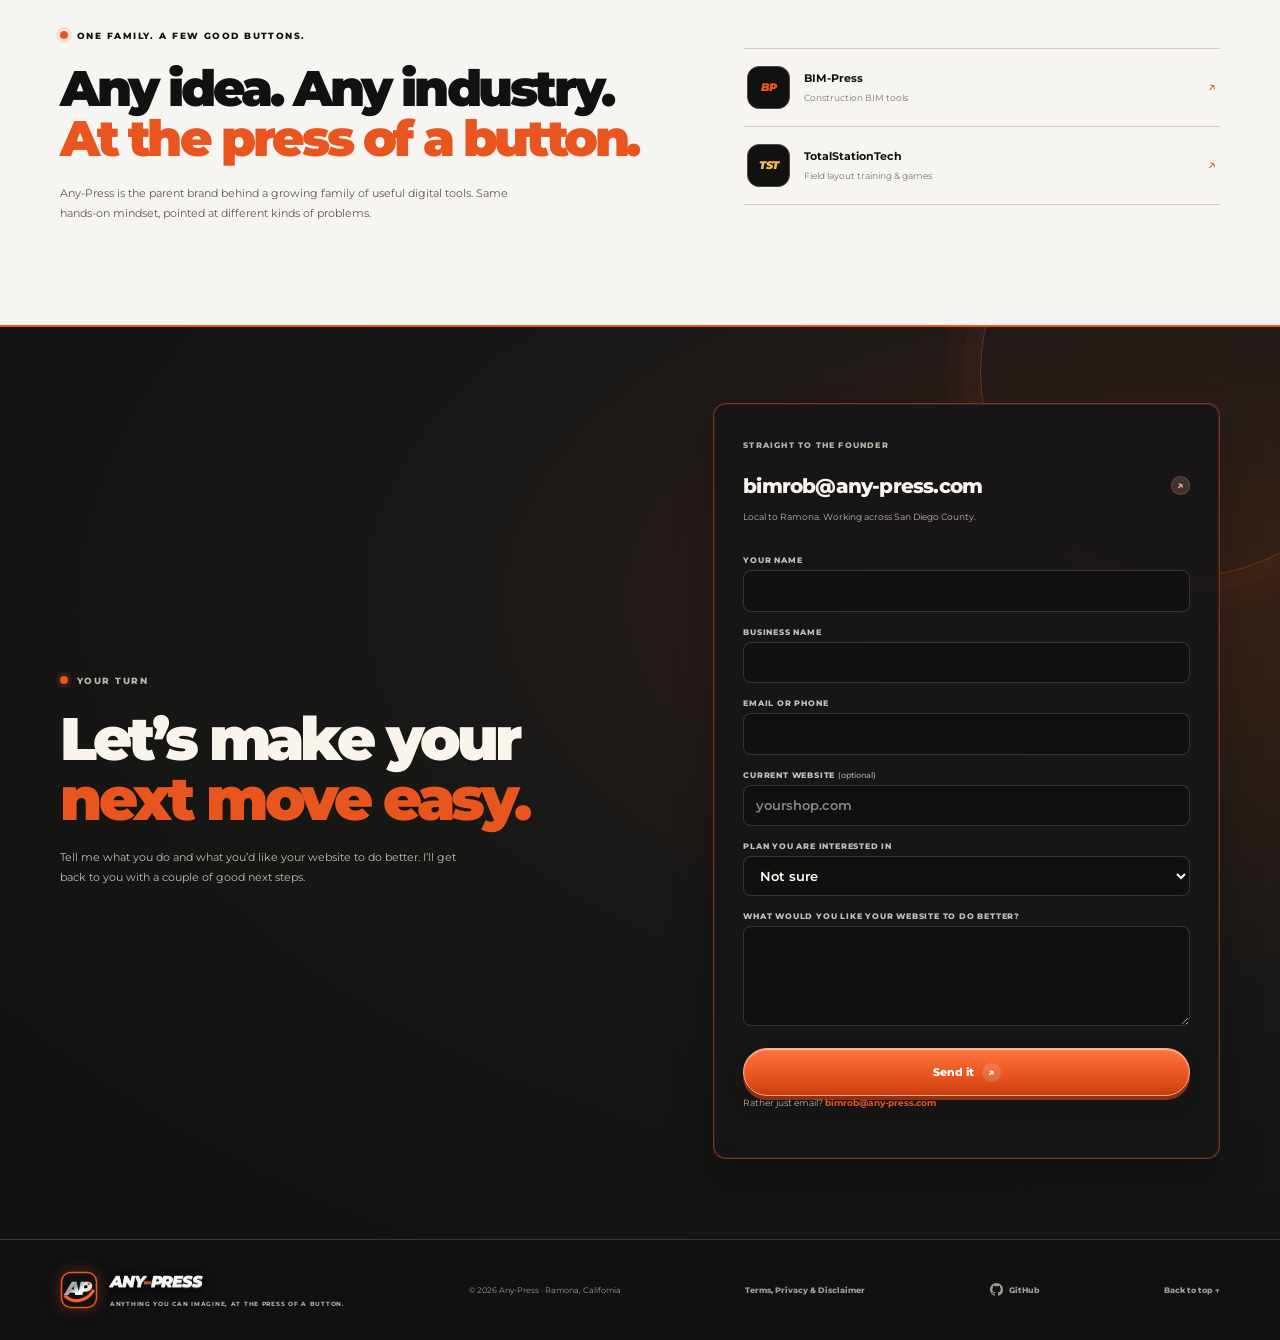
==== commit 9472eb5f: "Add a GitHub link to the footer Co-Authored-By: Claude Fable 5.2 <noreply@anthropic.com>" ====
--- a/index.html
+++ b/index.html
@@ -402,6 +402,7 @@
     </a>
     <div class="footer-copy">© 2026 Any-Press · Ramona, California</div>
     <a class="footer-legal" href="legal.html">Terms, Privacy &amp; Disclaimer</a>
+    <a class="footer-legal" href="https://github.com/robbiefromramona-press" target="_blank" rel="noopener" style="gap:6px"><svg width="13" height="13" viewBox="0 0 16 16" aria-hidden="true"><path d="M8 0C3.58 0 0 3.58 0 8c0 3.54 2.29 6.53 5.47 7.59.4.07.55-.17.55-.38 0-.19-.01-.82-.01-1.49-2.01.37-2.53-.49-2.69-.94-.09-.23-.48-.94-.82-1.13-.28-.15-.68-.52-.01-.53.63-.01 1.08.58 1.23.82.72 1.21 1.87.87 2.33.66.07-.52.28-.87.51-1.07-1.78-.2-3.64-.89-3.64-3.95 0-.87.31-1.59.82-2.15-.08-.2-.36-1.02.08-2.12 0 0 .67-.21 2.2.82.64-.18 1.32-.27 2-.27s1.36.09 2 .27c1.53-1.04 2.2-.82 2.2-.82.44 1.1.16 1.92.08 2.12.51.56.82 1.27.82 2.15 0 3.07-1.87 3.75-3.65 3.95.29.25.54.73.54 1.48 0 1.07-.01 1.93-.01 2.2 0 .21.15.46.55.38A8.01 8.01 0 0 0 16 8c0-4.42-3.58-8-8-8Z" fill="currentColor"/></svg>GitHub</a>
     <a class="back-top" href="#top">Back to top ↑</a>
   </div>
 </footer>
